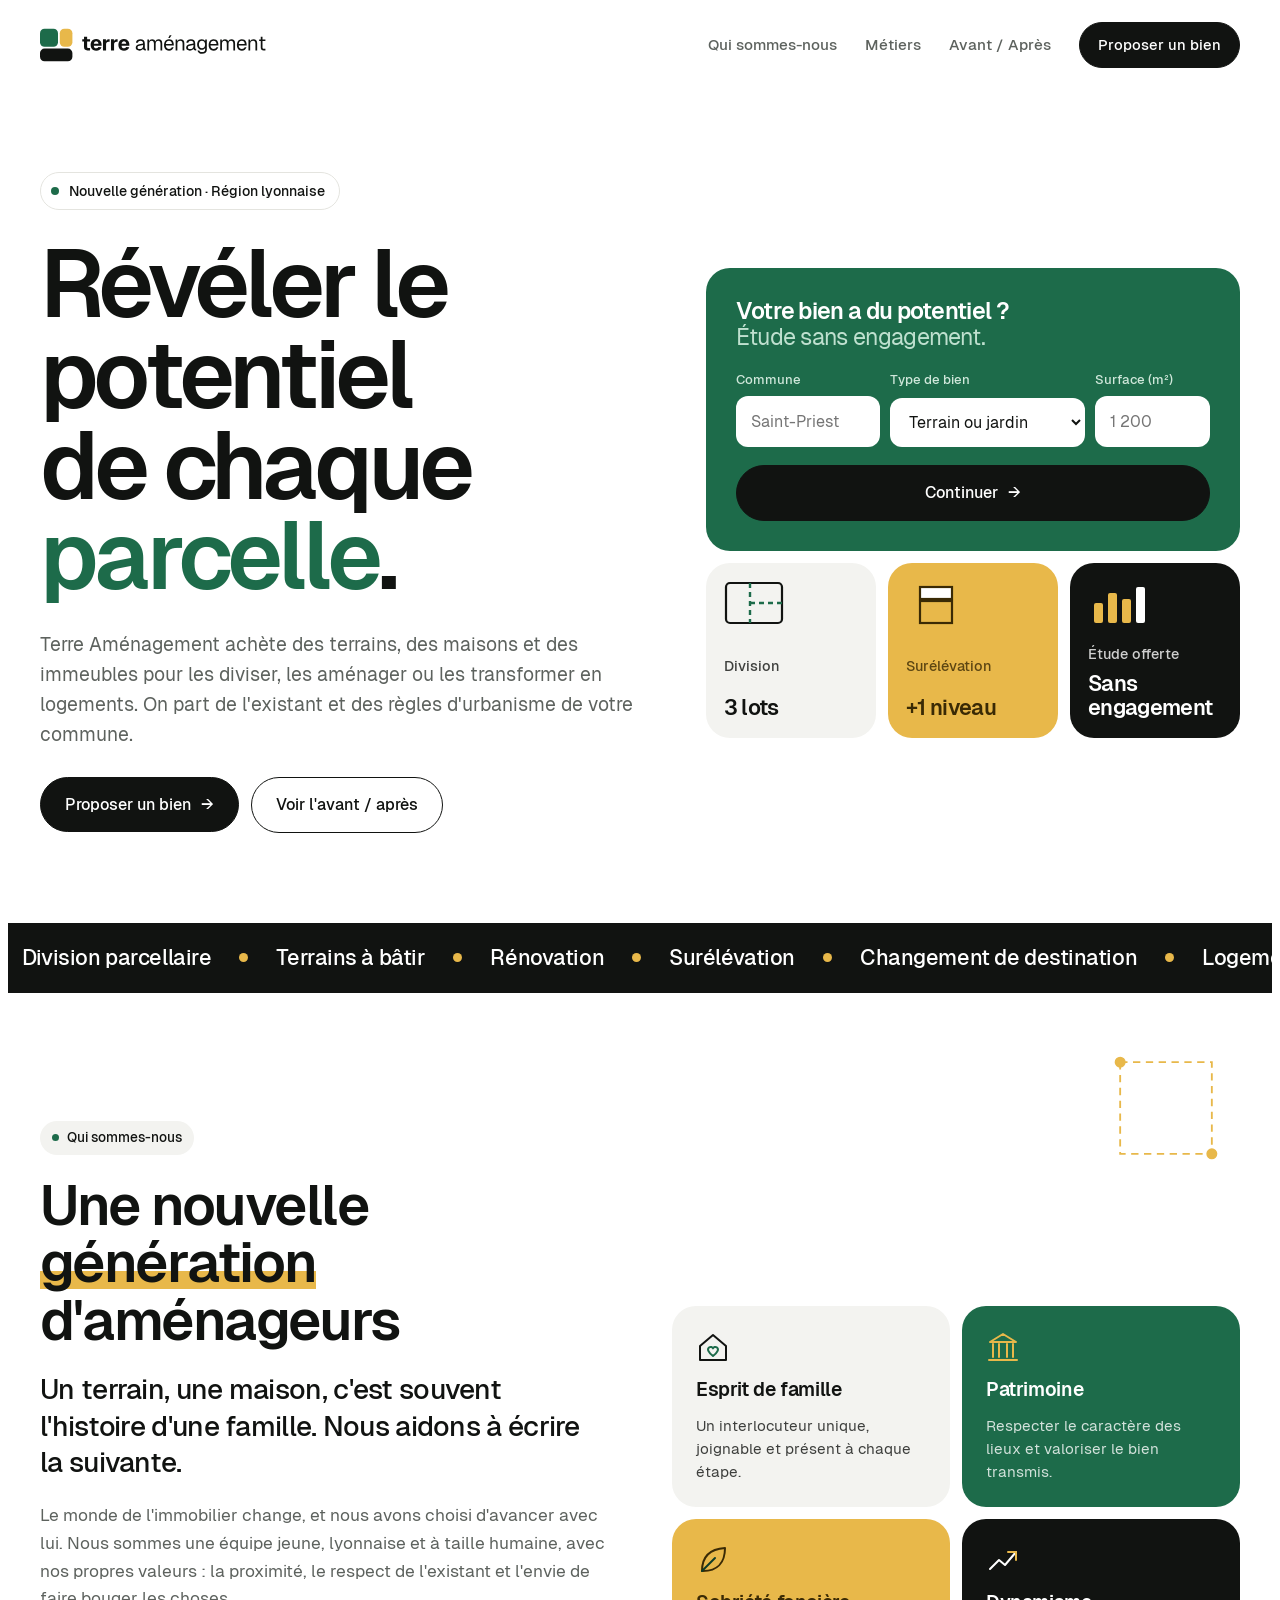
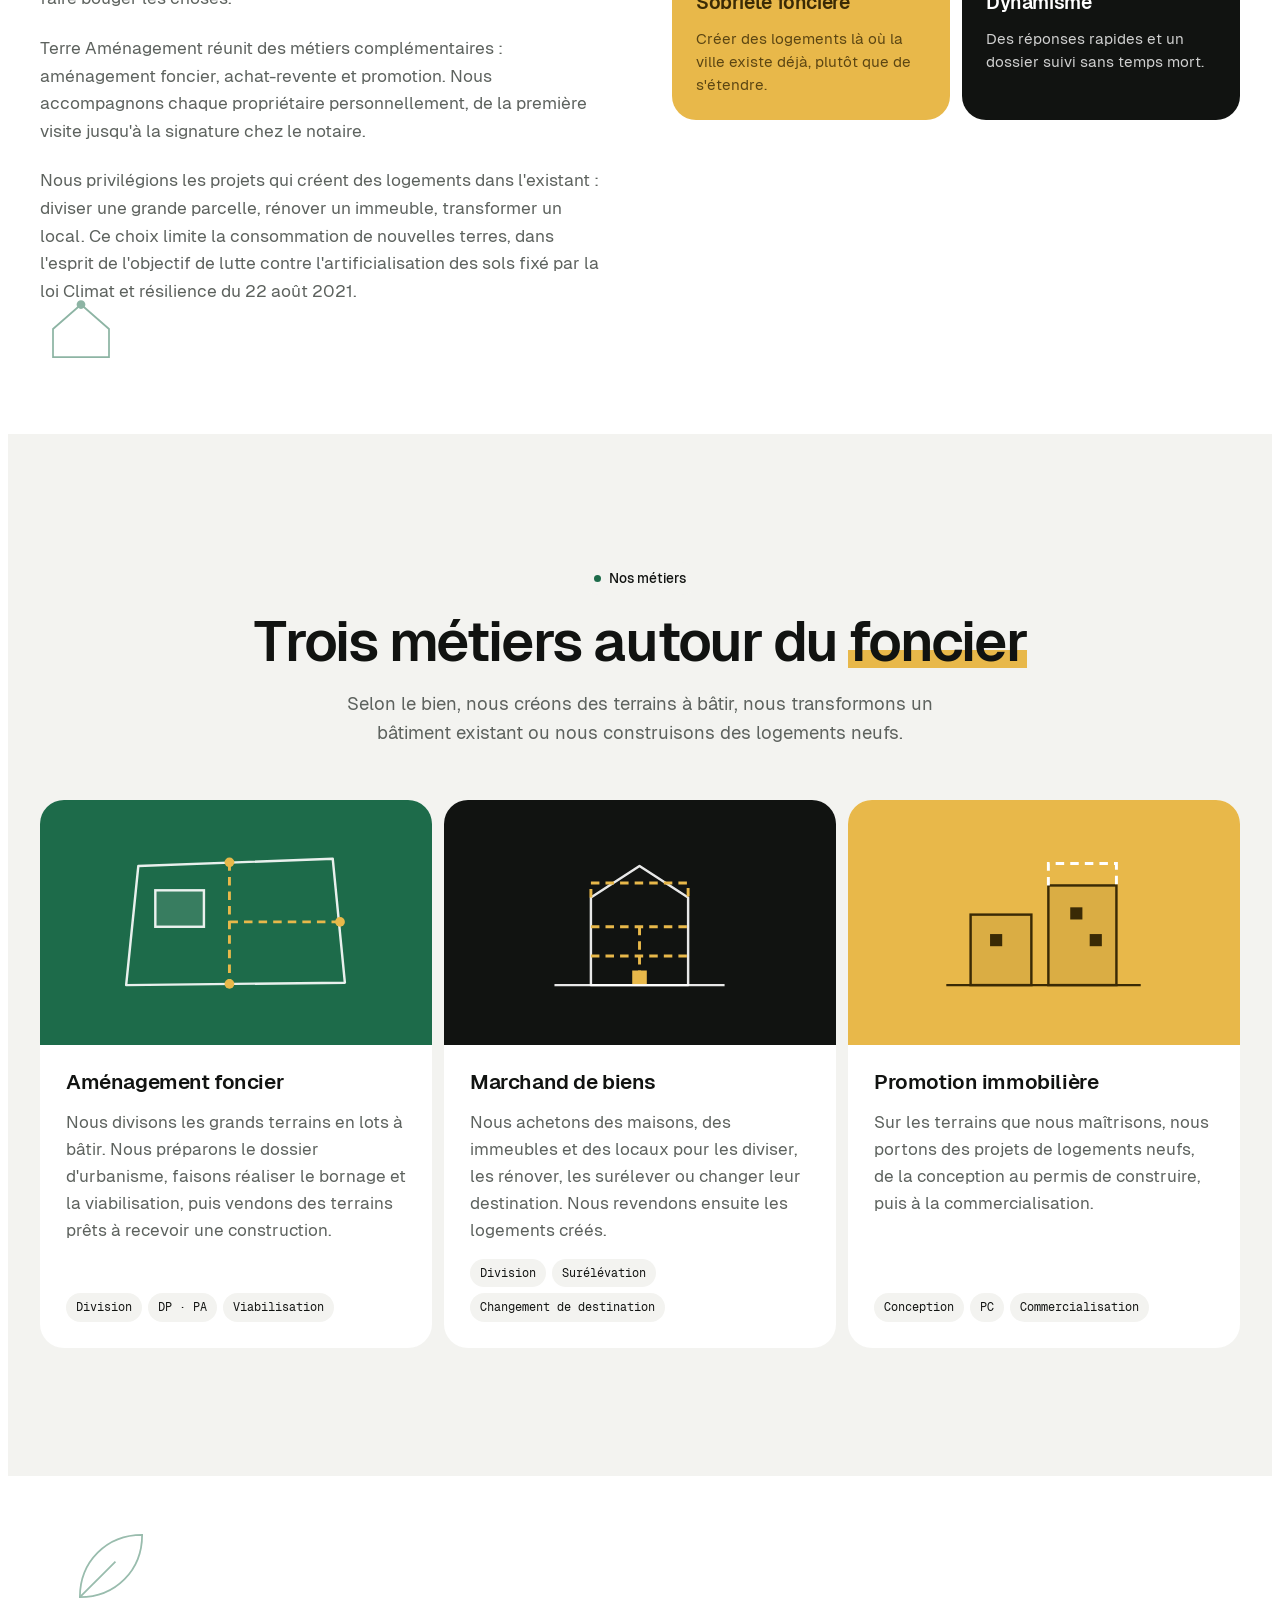
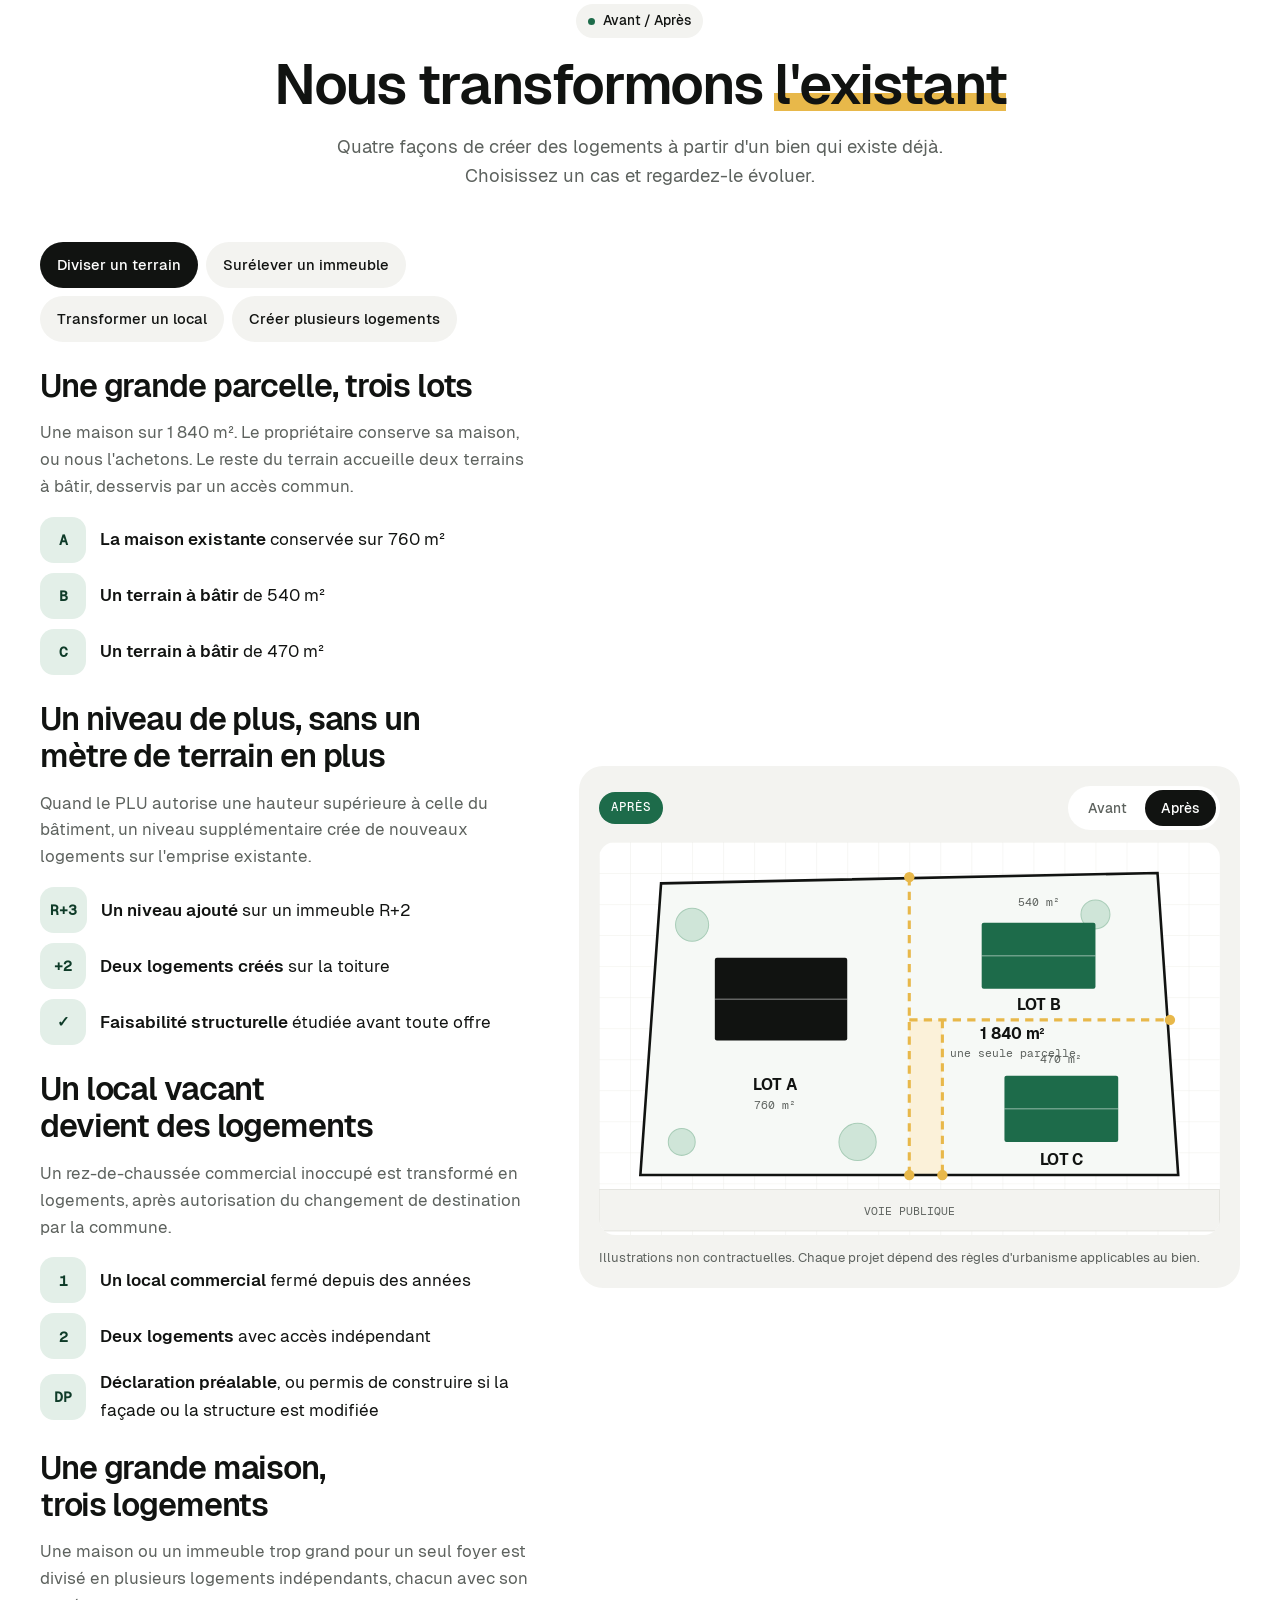
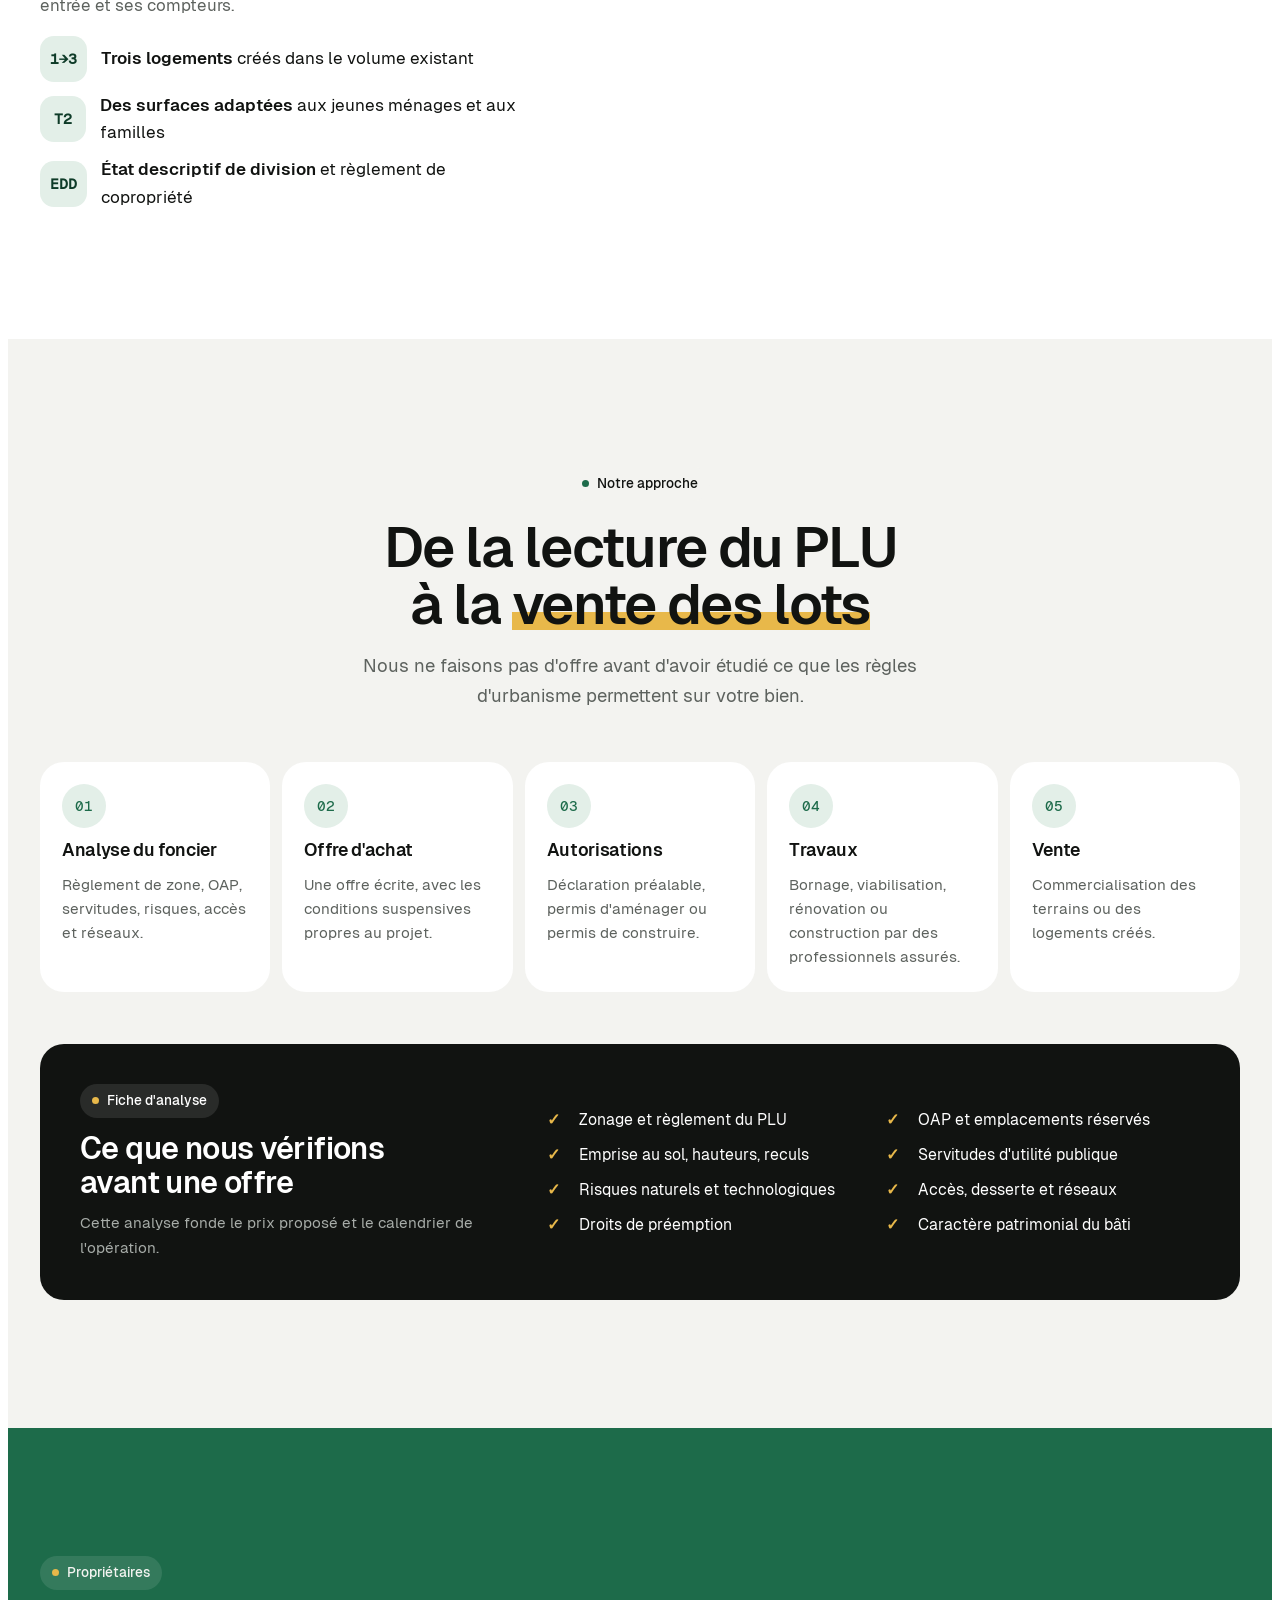
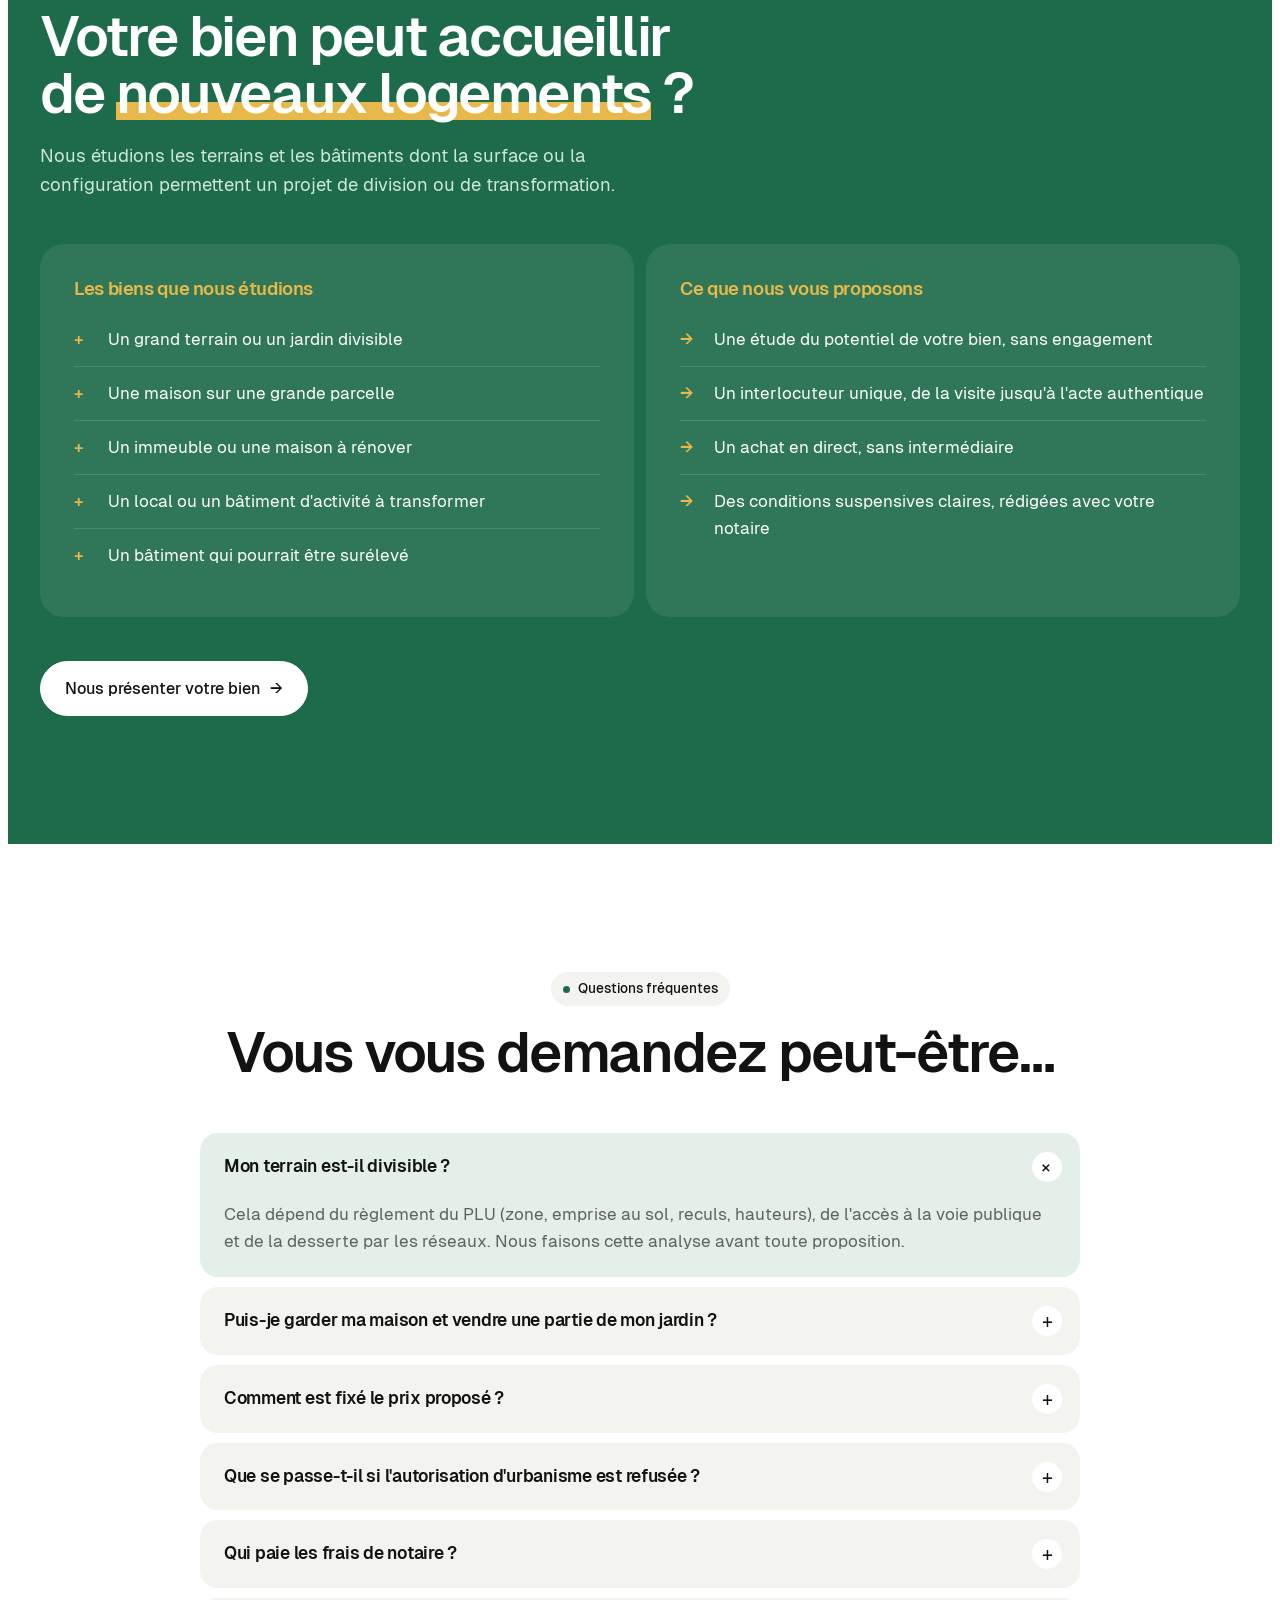
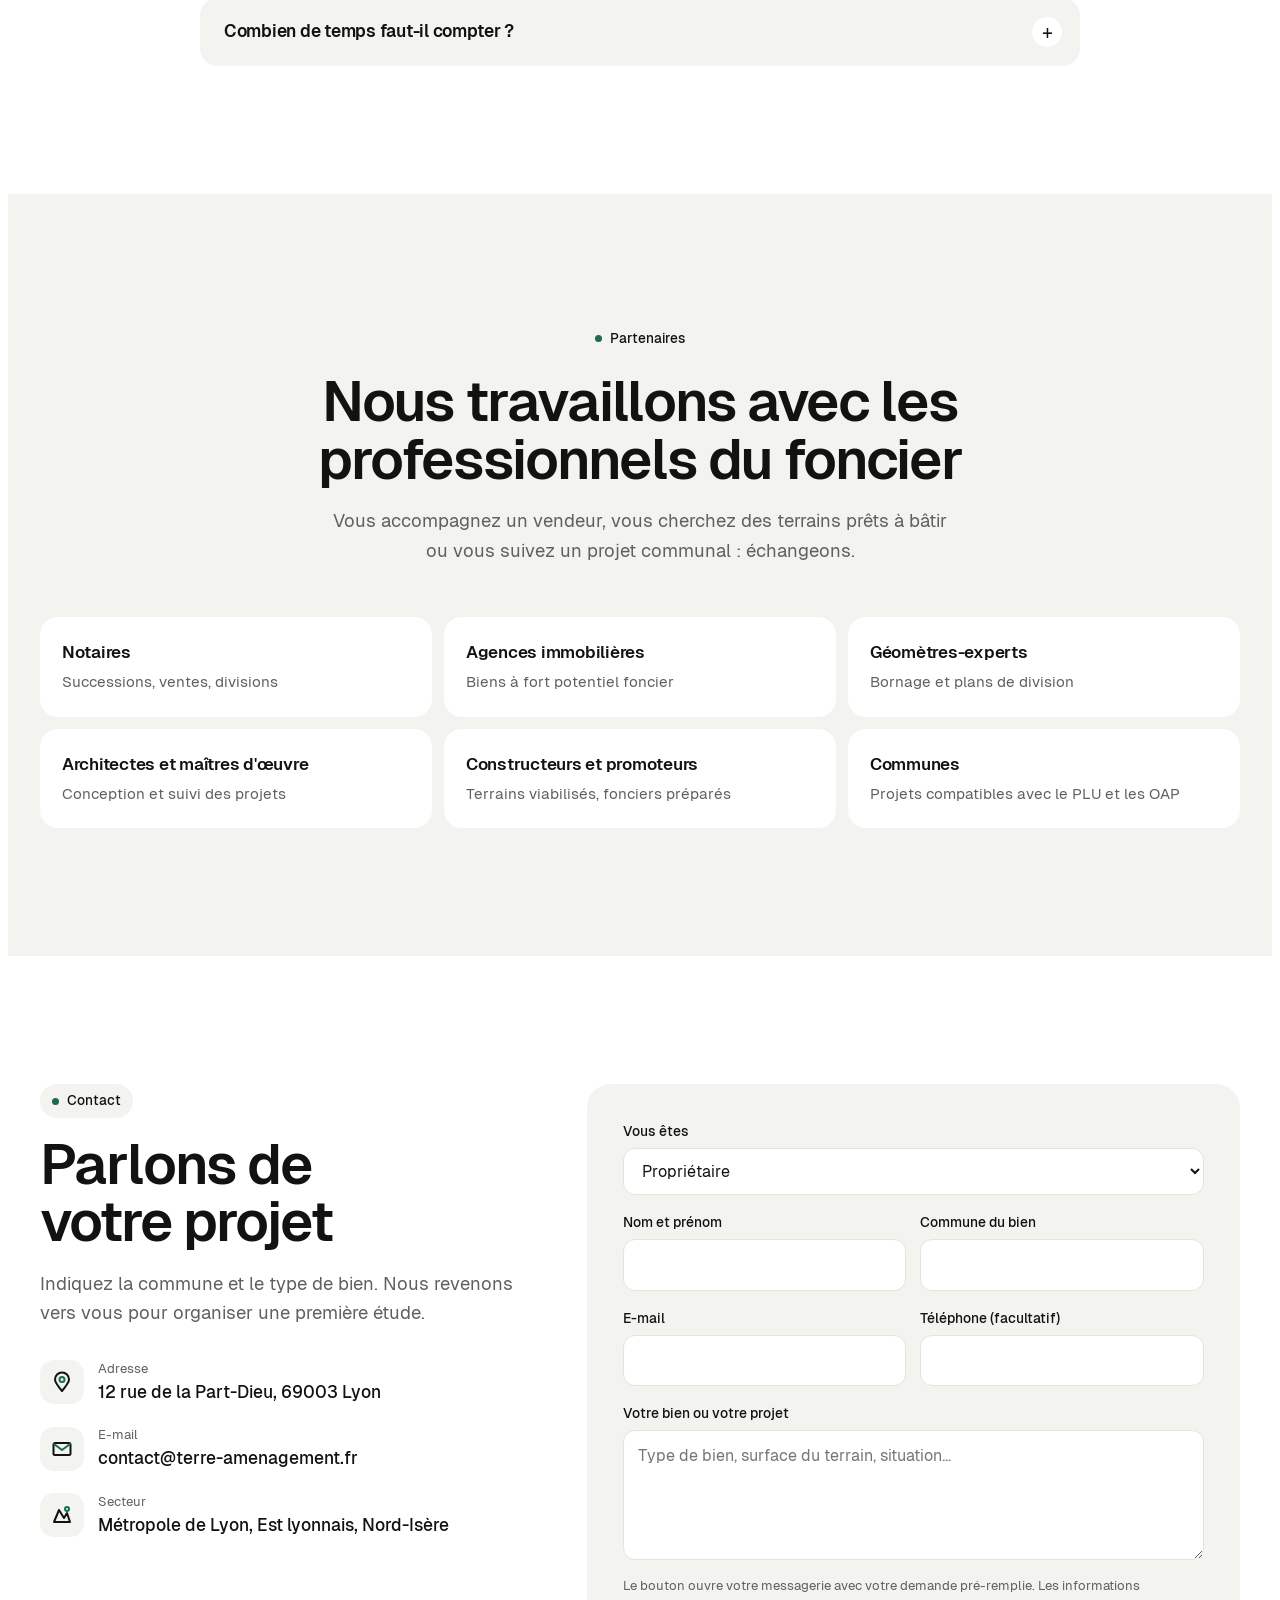
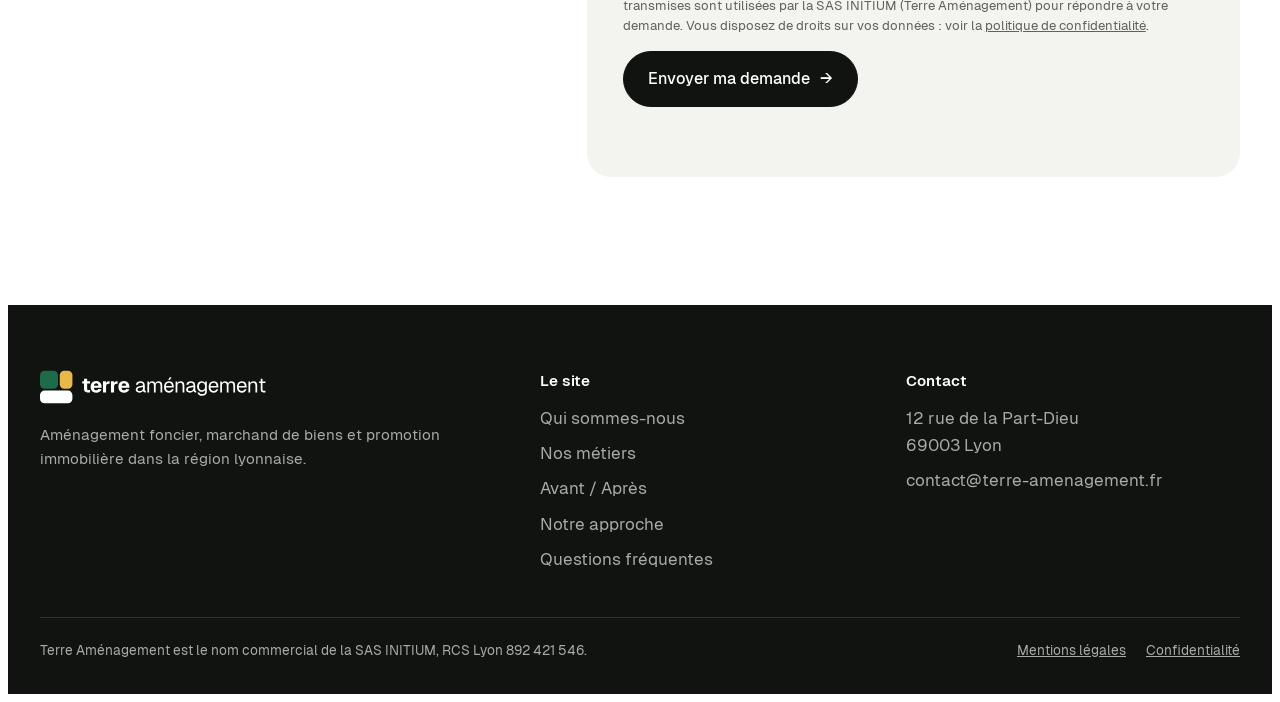
==== site/index.html @ 183486bb "Add files via upload" ====
<!doctype html>
<html lang="fr">
<head>
<meta charset="utf-8">
<meta name="viewport" content="width=device-width, initial-scale=1, viewport-fit=cover">
<title>Terre Aménagement</title>
<meta name="claude:viewport-fit-sides" content="cover">
<meta name="description" content="Terre Aménagement achète terrains, maisons et immeubles dans la région lyonnaise pour les diviser, les aménager ou les transformer en logements.">
<link rel="stylesheet" href="fonts.css">
<link rel="icon" href="favicon.ico" sizes="any">
<link rel="icon" href="favicon.svg" type="image/svg+xml">
<link rel="apple-touch-icon" href="apple-touch-icon.png">
<meta name="theme-color" content="#ffffff">
<meta property="og:type" content="website">
<meta property="og:locale" content="fr_FR">
<meta property="og:site_name" content="Terre Aménagement">
<meta property="og:title" content="Terre Aménagement · Révéler le potentiel de chaque parcelle">
<meta property="og:description" content="Aménagement foncier, marchand de biens et promotion immobilière dans la région lyonnaise.">
<meta property="og:image" content="og-image.png">
<link rel="stylesheet" href="styles.css">
</head>
<body>

<header class="site-header">
  <div class="wrap">
    <a class="brand" href="#top"><svg class="logo" viewBox="0 0 252 40" role="img" aria-label="Terre Aménagement"><rect class="lg-a" x="0" y="2" width="20" height="20" rx="5"/><rect class="lg-b" x="22" y="2" width="14" height="20" rx="5"/><rect class="lg-c" x="0" y="24" width="36" height="14" rx="5"/><path class="lg-t" d="M48.921 22.297V16.247999999999998H46.943V13.672H48.921V10.774000000000001H52.371V13.672H55.614V16.247999999999998H52.371V21.883Q52.371 22.757 52.739000000000004 23.0905Q53.107 23.424 53.889 23.424H55.614V26.0H52.624Q50.715 26.0 49.818 25.1145Q48.921 24.229 48.921 22.297Z M56.258 19.836Q56.258 17.904 57.017 16.4435Q57.776 14.983 59.179 14.1895Q60.58200000000001 13.396 62.44500000000001 13.396Q64.262 13.396 65.63050000000001 14.201Q66.99900000000001 15.006 67.73500000000001 16.5125Q68.471 18.019 68.471 20.066V20.756H59.82300000000001Q59.86900000000001 22.182 60.58200000000001 22.918Q61.295 23.654 62.537000000000006 23.654Q64.331 23.654 64.837 22.159L68.31 22.366Q67.804 24.206 66.2515 25.241Q64.699 26.276 62.468 26.276Q60.605000000000004 26.276 59.202000000000005 25.4825Q57.79900000000001 24.689 57.02850000000001 23.2285Q56.258 21.768 56.258 19.836ZM62.44500000000001 15.949Q61.364000000000004 15.949 60.66250000000001 16.662Q59.961000000000006 17.375 59.82300000000001 18.64H64.952Q64.88300000000001 17.329 64.21600000000001 16.639Q63.54900000000001 15.949 62.44500000000001 15.949Z M69.96600000000001 13.672H73.23200000000001L73.301 16.156Q73.66900000000001 14.845 74.382 14.258500000000002Q75.09500000000001 13.672 76.245 13.672H77.37200000000001V16.524H76.245Q74.77300000000001 16.524 74.09450000000001 17.122Q73.41600000000001 17.72 73.41600000000001 19.076999999999998V26.0H69.96600000000001Z M78.84400000000001 13.672H82.11000000000001L82.179 16.156Q82.54700000000001 14.845 83.26000000000002 14.258500000000002Q83.97300000000001 13.672 85.123 13.672H86.25V16.524H85.123Q83.65100000000001 16.524 82.97250000000001 17.122Q82.29400000000001 17.72 82.29400000000001 19.076999999999998V26.0H78.84400000000001Z M87.10100000000001 19.836Q87.10100000000001 17.904 87.86000000000001 16.4435Q88.61900000000001 14.983 90.02200000000002 14.1895Q91.42500000000001 13.396 93.28800000000001 13.396Q95.105 13.396 96.4735 14.201Q97.84200000000001 15.006 98.578 16.5125Q99.31400000000001 18.019 99.31400000000001 20.066V20.756H90.66600000000001Q90.712 22.182 91.42500000000001 22.918Q92.138 23.654 93.38000000000001 23.654Q95.174 23.654 95.68 22.159L99.153 22.366Q98.647 24.206 97.09450000000001 25.241Q95.542 26.276 93.311 26.276Q91.44800000000001 26.276 90.04500000000002 25.4825Q88.64200000000001 24.689 87.87150000000001 23.2285Q87.10100000000001 21.768 87.10100000000001 19.836ZM93.28800000000001 15.949Q92.20700000000001 15.949 91.50550000000001 16.662Q90.804 17.375 90.66600000000001 18.64H95.795Q95.72600000000001 17.329 95.05900000000001 16.639Q94.39200000000001 15.949 93.28800000000001 15.949Z"/><path class="lg-t" d="M106.37200000000001 22.964Q106.37200000000001 21.4 107.29200000000002 20.503Q108.21200000000002 19.606 110.21300000000001 19.238L114.537 18.433Q114.537 15.374 111.63900000000001 15.374Q109.20100000000001 15.374 108.626 17.558999999999997L106.57900000000001 17.398Q106.924 15.627 108.26950000000001 14.5805Q109.61500000000001 13.534 111.63900000000001 13.534Q113.96200000000002 13.534 115.21550000000002 14.844999999999999Q116.46900000000001 16.156 116.46900000000001 18.502V23.539Q116.46900000000001 23.953 116.61850000000001 24.125500000000002Q116.76800000000001 24.298000000000002 117.11300000000001 24.298000000000002H117.596V26.0Q117.32000000000001 26.046 116.86000000000001 26.046Q115.75600000000001 26.046 115.21550000000002 25.586Q114.67500000000001 25.126 114.56000000000002 24.114Q114.10000000000001 25.057 112.9615 25.6665Q111.82300000000001 26.276 110.489 26.276Q108.58000000000001 26.276 107.47600000000001 25.402Q106.37200000000001 24.528 106.37200000000001 22.964ZM114.537 20.986V20.112000000000002L110.58100000000002 20.848Q109.385 21.055 108.8905 21.5265Q108.39600000000002 21.998 108.39600000000002 22.78Q108.39600000000002 23.631 108.99400000000001 24.1025Q109.59200000000001 24.574 110.67300000000002 24.574Q112.46700000000001 24.574 113.50200000000001 23.562Q114.537 22.55 114.537 20.986Z M119.32100000000001 13.81H121.09200000000001L121.138 15.949Q121.59800000000001 14.822000000000001 122.495 14.178Q123.39200000000001 13.534 124.56500000000001 13.534Q125.94500000000001 13.534 126.888 14.201Q127.831 14.868 128.222 16.087Q128.613 14.845 129.53300000000002 14.1895Q130.453 13.534 131.787 13.534Q133.719 13.534 134.7655 14.7415Q135.812 15.949 135.812 18.157V26.0H133.88V18.570999999999998Q133.88 16.915 133.236 16.075499999999998Q132.592 15.236 131.327 15.236Q130.03900000000002 15.236 129.28000000000003 16.156Q128.52100000000002 17.076 128.52100000000002 18.709V26.0H126.58900000000001V18.709Q126.58900000000001 15.236 124.08200000000001 15.236Q122.79400000000001 15.236 122.02350000000001 16.1675Q121.25300000000001 17.099 121.25300000000001 18.709V26.0H119.32100000000001Z M137.813 19.905Q137.813 17.996000000000002 138.49149999999997 16.547Q139.17 15.098 140.41199999999998 14.316Q141.654 13.534 143.31 13.534Q144.897 13.534 146.11599999999999 14.281500000000001Q147.335 15.029 148.01350000000002 16.478Q148.692 17.927 148.692 19.928V20.503H139.837Q139.929 22.435 140.8605 23.435499999999998Q141.792 24.436 143.402 24.436Q144.575 24.436 145.3455 23.8955Q146.11599999999999 23.355 146.438 22.389L148.508 22.55Q148.025 24.229 146.6565 25.252499999999998Q145.288 26.276 143.402 26.276Q141.7 26.276 140.435 25.494Q139.17 24.712 138.49149999999997 23.2745Q137.813 21.837 137.813 19.905ZM143.31 15.374Q141.884 15.374 140.9755 16.248Q140.067 17.122 139.837 18.801000000000002H146.576Q146.438 17.099 145.57549999999998 16.2365Q144.713 15.374 143.31 15.374ZM144.069 9.233H146.231L144.161 12.177H142.551Z M150.693 13.81H152.464L152.51000000000002 15.995000000000001Q152.97 14.776 153.959 14.155000000000001Q154.948 13.534 156.25900000000001 13.534Q158.26000000000002 13.534 159.318 14.822Q160.376 16.11 160.376 18.157V26.0H158.44400000000002V18.709Q158.44400000000002 16.984 157.823 16.11Q157.202 15.236 155.845 15.236Q154.39600000000002 15.236 153.5105 16.1445Q152.625 17.053 152.625 18.709V26.0H150.693Z M162.377 22.964Q162.377 21.4 163.29700000000003 20.503Q164.217 19.606 166.21800000000002 19.238L170.54200000000003 18.433Q170.54200000000003 15.374 167.64400000000003 15.374Q165.20600000000002 15.374 164.63100000000003 17.558999999999997L162.58400000000003 17.398Q162.92900000000003 15.627 164.27450000000005 14.5805Q165.62000000000003 13.534 167.64400000000003 13.534Q169.967 13.534 171.22050000000002 14.844999999999999Q172.47400000000002 16.156 172.47400000000002 18.502V23.539Q172.47400000000002 23.953 172.62350000000004 24.125500000000002Q172.77300000000002 24.298000000000002 173.11800000000002 24.298000000000002H173.60100000000003V26.0Q173.32500000000002 26.046 172.865 26.046Q171.76100000000002 26.046 171.22050000000002 25.586Q170.68 25.126 170.56500000000003 24.114Q170.10500000000002 25.057 168.96650000000002 25.6665Q167.82800000000003 26.276 166.49400000000003 26.276Q164.585 26.276 163.481 25.402Q162.377 24.528 162.377 22.964ZM170.54200000000003 20.986V20.112000000000002L166.586 20.848Q165.39000000000001 21.055 164.89550000000003 21.5265Q164.401 21.998 164.401 22.78Q164.401 23.631 164.99900000000002 24.1025Q165.597 24.574 166.67800000000003 24.574Q168.472 24.574 169.507 23.562Q170.54200000000003 22.55 170.54200000000003 20.986Z M174.912 26.184 176.936 26.046Q177.235 26.966 177.94800000000004 27.426000000000002Q178.66100000000003 27.886 180.01800000000003 27.886Q181.69700000000003 27.886 182.57100000000003 27.219Q183.44500000000002 26.552 183.44500000000002 25.218V23.240000000000002Q182.985 24.206 182.03050000000002 24.781Q181.07600000000002 25.356 179.88000000000002 25.356Q178.33900000000003 25.356 177.13150000000002 24.6085Q175.924 23.861 175.2455 22.515500000000003Q174.567 21.17 174.567 19.445Q174.567 17.72 175.234 16.374499999999998Q175.901 15.029 177.08550000000002 14.281500000000001Q178.27 13.534 179.788 13.534Q181.07600000000002 13.534 182.09950000000003 14.132000000000001Q183.12300000000002 14.73 183.537 15.742V13.81H185.377V25.172Q185.377 27.311 183.95100000000002 28.5185Q182.525 29.726 180.01800000000003 29.726Q178.06300000000002 29.726 176.68300000000002 28.759999999999998Q175.30300000000003 27.794 174.912 26.184ZM183.44500000000002 19.33Q183.44500000000002 17.512999999999998 182.502 16.4435Q181.55900000000003 15.374 179.972 15.374Q178.38500000000002 15.374 177.488 16.4665Q176.591 17.558999999999997 176.591 19.445Q176.591 21.331 177.4995 22.423499999999997Q178.40800000000002 23.516 179.972 23.516Q181.58200000000002 23.516 182.51350000000002 22.389Q183.44500000000002 21.262 183.44500000000002 19.33Z M187.37800000000001 19.905Q187.37800000000001 17.996000000000002 188.05650000000003 16.547Q188.735 15.098 189.97700000000003 14.316Q191.21900000000002 13.534 192.87500000000003 13.534Q194.46200000000002 13.534 195.68100000000004 14.281500000000001Q196.90000000000003 15.029 197.57850000000002 16.478Q198.25700000000003 17.927 198.25700000000003 19.928V20.503H189.40200000000002Q189.49400000000003 22.435 190.42550000000003 23.435499999999998Q191.35700000000003 24.436 192.967 24.436Q194.14000000000001 24.436 194.9105 23.8955Q195.68100000000004 23.355 196.00300000000001 22.389L198.07300000000004 22.55Q197.59000000000003 24.229 196.22150000000005 25.252499999999998Q194.85300000000004 26.276 192.967 26.276Q191.26500000000001 26.276 190.0 25.494Q188.735 24.712 188.05650000000003 23.2745Q187.37800000000001 21.837 187.37800000000001 19.905ZM192.87500000000003 15.374Q191.449 15.374 190.5405 16.248Q189.63200000000003 17.122 189.40200000000002 18.801000000000002H196.14100000000002Q196.00300000000001 17.099 195.14050000000003 16.2365Q194.27800000000002 15.374 192.87500000000003 15.374Z M200.25800000000004 13.81H202.02900000000002L202.07500000000005 15.949Q202.53500000000003 14.822000000000001 203.43200000000002 14.178Q204.32900000000004 13.534 205.50200000000004 13.534Q206.88200000000003 13.534 207.82500000000005 14.201Q208.76800000000003 14.868 209.15900000000005 16.087Q209.55000000000004 14.845 210.47000000000003 14.1895Q211.39000000000004 13.534 212.72400000000005 13.534Q214.65600000000003 13.534 215.70250000000004 14.7415Q216.74900000000002 15.949 216.74900000000002 18.157V26.0H214.81700000000004V18.570999999999998Q214.81700000000004 16.915 214.17300000000003 16.075499999999998Q213.52900000000002 15.236 212.26400000000004 15.236Q210.97600000000003 15.236 210.21700000000004 16.156Q209.45800000000003 17.076 209.45800000000003 18.709V26.0H207.52600000000004V18.709Q207.52600000000004 15.236 205.01900000000003 15.236Q203.73100000000002 15.236 202.96050000000002 16.1675Q202.19000000000003 17.099 202.19000000000003 18.709V26.0H200.25800000000004Z M218.75000000000003 19.905Q218.75000000000003 17.996000000000002 219.42850000000004 16.547Q220.10700000000003 15.098 221.34900000000005 14.316Q222.59100000000004 13.534 224.24700000000004 13.534Q225.83400000000003 13.534 227.05300000000005 14.281500000000001Q228.27200000000005 15.029 228.95050000000003 16.478Q229.62900000000005 17.927 229.62900000000005 19.928V20.503H220.77400000000003Q220.86600000000004 22.435 221.79750000000004 23.435499999999998Q222.72900000000004 24.436 224.33900000000003 24.436Q225.51200000000003 24.436 226.28250000000003 23.8955Q227.05300000000005 23.355 227.37500000000003 22.389L229.44500000000005 22.55Q228.96200000000005 24.229 227.59350000000006 25.252499999999998Q226.22500000000005 26.276 224.33900000000003 26.276Q222.63700000000003 26.276 221.372 25.494Q220.10700000000003 24.712 219.42850000000004 23.2745Q218.75000000000003 21.837 218.75000000000003 19.905ZM224.24700000000004 15.374Q222.82100000000003 15.374 221.91250000000002 16.248Q221.00400000000005 17.122 220.77400000000003 18.801000000000002H227.51300000000003Q227.37500000000003 17.099 226.51250000000005 16.2365Q225.65000000000003 15.374 224.24700000000004 15.374Z M231.63000000000005 13.81H233.40100000000004L233.44700000000006 15.995000000000001Q233.90700000000004 14.776 234.89600000000004 14.155000000000001Q235.88500000000005 13.534 237.19600000000005 13.534Q239.19700000000006 13.534 240.25500000000005 14.822Q241.31300000000005 16.11 241.31300000000005 18.157V26.0H239.38100000000006V18.709Q239.38100000000006 16.984 238.76000000000005 16.11Q238.13900000000004 15.236 236.78200000000004 15.236Q235.33300000000006 15.236 234.44750000000005 16.1445Q233.56200000000004 17.053 233.56200000000004 18.709V26.0H231.63000000000005Z M245.29200000000006 22.872V15.512H243.49800000000005V13.81H245.29200000000006V10.958H247.22400000000005V13.81H250.46700000000007V15.512H247.22400000000005V22.826Q247.22400000000005 23.631 247.58050000000006 23.9645Q247.93700000000007 24.298000000000002 248.71900000000005 24.298000000000002H250.46700000000007V26.0H248.53500000000005Q246.87900000000005 26.0 246.08550000000005 25.241Q245.29200000000006 24.482 245.29200000000006 22.872Z"/></svg></a>
    <nav class="nav" aria-label="Navigation principale">
      <a href="#qui">Qui sommes-nous</a>
      <a href="#metiers">Métiers</a>
      <a href="#transformations">Avant / Après</a>
      <a href="#prix" data-needs-data hidden>Prix du marché</a>
      <a class="btn" href="#contact">Proposer un bien</a>
    </nav>
  </div>
</header>

<main id="top">

  <section class="hero">
    <div class="wrap">
      <div class="hero-text">
        <span class="badge reveal"><i></i>Nouvelle génération · Région lyonnaise</span>
        <h1 class="reveal d1">Révéler le potentiel de chaque <span class="accent">parcelle</span>.</h1>
        <p class="lead reveal d2">Terre Aménagement achète des terrains, des maisons et des immeubles pour les diviser, les aménager ou les transformer en logements. On part de l'existant et des règles d'urbanisme de votre commune.</p>
        <div class="cta-row reveal d3">
          <a class="btn" href="#contact">Proposer un bien <span class="arrow">→</span></a>
          <a class="btn outline" href="#transformations">Voir l'avant / après</a>
        </div>
      </div>

      <div class="bento reveal d2">
        <form class="quick" id="quick-form" novalidate>
          <p class="quick-title">Votre bien a du potentiel ?<br><span>Étude sans engagement.</span></p>
          <div class="quick-fields">
            <div class="field">
              <label for="q-commune">Commune</label>
              <input id="q-commune" name="commune" placeholder="Saint-Priest" autocomplete="address-level2">
            </div>
            <div class="field">
              <label for="q-type">Type de bien</label>
              <select id="q-type" name="type">
                <option>Terrain ou jardin</option>
                <option>Maison sur grande parcelle</option>
                <option>Immeuble ou maison à rénover</option>
                <option>Local ou bâtiment d'activité</option>
                <option>Autre</option>
              </select>
            </div>
            <div class="field">
              <label for="q-surface">Surface (m²)</label>
              <input id="q-surface" name="surface" inputmode="numeric" placeholder="1 200">
            </div>
          </div>
          <button class="btn full" type="submit">Continuer <span class="arrow">→</span></button>
        </form>
        <form class="quick" id="quick-step2" novalidate hidden>
          <p class="quick-title">Plus qu'une étape.<br><span id="q-recap">Vos coordonnées pour vous recontacter.</span></p>
          <div class="quick-fields">
            <div class="field">
              <label for="q-nom">Nom</label>
              <input id="q-nom" name="nom" autocomplete="name" placeholder="Prénom Nom">
            </div>
            <div class="field">
              <label for="q-email">E-mail</label>
              <input id="q-email" name="email" type="email" autocomplete="email" placeholder="vous@exemple.fr">
            </div>
            <div class="field">
              <label for="q-tel">Téléphone</label>
              <input id="q-tel" name="tel" type="tel" autocomplete="tel" placeholder="Facultatif">
            </div>
          </div>
          <div class="quick-actions">
            <button class="btn" type="submit">Envoyer ma demande <span class="arrow">→</span></button>
            <button class="link-back" type="button" id="q-back">← Modifier</button>
          </div>
          <p class="quick-err" id="q-err" role="alert"></p>
          <div class="mail-fallback" id="q-fallback" hidden></div>
        </form>
        <a class="tile tile-grey" href="#transformations">
          <svg class="mini" viewBox="0 0 60 44" aria-hidden="true"><rect x="2" y="2" width="56" height="40" rx="4" class="m-s"/><path class="m-d" d="M26 2 V42 M26 22 H58"/></svg>
          <span>Division</span><b>3 lots</b>
        </a>
        <a class="tile tile-gold" href="#transformations">
          <svg class="mini" viewBox="0 0 60 44" aria-hidden="true"><rect x="14" y="20" width="32" height="22" class="m-s"/><rect x="14" y="6" width="32" height="12" class="m-up"/></svg>
          <span>Surélévation</span><b>+1 niveau</b>
        </a>
        <a class="tile tile-ink" href="#contact" data-tile-prix>
          <svg class="mini" viewBox="0 0 60 44" aria-hidden="true"><rect class="m-bar b1" x="6" y="22" width="9" height="20" rx="2"/><rect class="m-bar b2" x="20" y="12" width="9" height="30" rx="2"/><rect class="m-bar b3" x="34" y="18" width="9" height="24" rx="2"/><rect class="m-bar b4" x="48" y="6" width="9" height="36" rx="2"/></svg>
          <span data-label-prix>Étude offerte</span><b data-value-prix>Sans engagement</b>
        </a>
      </div>
    </div>
  </section>

  <div class="marquee" aria-hidden="true">
    <div class="marquee-track">
      <span>Division parcellaire</span><span>Terrains à bâtir</span><span>Rénovation</span><span>Surélévation</span><span>Changement de destination</span><span>Logements neufs</span><span>Valorisation du patrimoine</span>
      <span>Division parcellaire</span><span>Terrains à bâtir</span><span>Rénovation</span><span>Surélévation</span><span>Changement de destination</span><span>Logements neufs</span><span>Valorisation du patrimoine</span>
    </div>
  </div>

  <section class="section deco-host" id="qui">
    <svg class="deco deco-a" viewBox="0 0 120 120" aria-hidden="true"><rect x="10" y="10" width="100" height="100" fill="none" stroke-dasharray="8 6"/><circle cx="10" cy="10" r="5"/><circle cx="110" cy="110" r="5"/></svg>
    <svg class="deco deco-b" viewBox="0 0 80 80" aria-hidden="true"><path d="M8 40 L40 12 L72 40 V72 H8 Z" fill="none"/><circle cx="40" cy="12" r="4"/></svg>
    <div class="wrap">
      <div class="about">
        <div class="about-text">
          <span class="kicker">Qui sommes-nous</span>
          <h2>Une nouvelle <span class="hl">génération</span> d'aménageurs</h2>
          <p class="quote">Un terrain, une maison, c'est souvent l'histoire d'une famille. Nous aidons à écrire la suivante.</p>
          <p>Le monde de l'immobilier change, et nous avons choisi d'avancer avec lui. Nous sommes une équipe jeune, lyonnaise et à taille humaine, avec nos propres valeurs : la proximité, le respect de l'existant et l'envie de faire bouger les choses.</p>
          <p>Terre Aménagement réunit des métiers complémentaires : aménagement foncier, achat-revente et promotion. Nous accompagnons chaque propriétaire personnellement, de la première visite jusqu'à la signature chez le notaire.</p>
          <p>Nous privilégions les projets qui créent des logements dans l'existant : diviser une grande parcelle, rénover un immeuble, transformer un local. Ce choix limite la consommation de nouvelles terres, dans l'esprit de l'objectif de lutte contre l'artificialisation des sols fixé par la loi Climat et résilience du 22 août 2021.</p>
        </div>
        <ul class="values">
          <li>
            <svg class="ico" viewBox="0 0 34 34" aria-hidden="true"><path class="s" d="M4 16 L17 5 L30 16 V30 H4 Z"/><path class="g" d="M17 26 C12 22 11 19 13 17.5 C14.6 16.3 16.4 17.2 17 18.4 C17.6 17.2 19.4 16.3 21 17.5 C23 19 22 22 17 26 Z"/></svg>
            <strong>Esprit de famille</strong>
            <span>Un interlocuteur unique, joignable et présent à chaque étape.</span>
          </li>
          <li>
            <svg class="ico" viewBox="0 0 34 34" aria-hidden="true"><path class="g" d="M4 12 L17 4 L30 12 Z M7 14 V27 M13 14 V27 M21 14 V27 M27 14 V27 M3 30 H31"/></svg>
            <strong>Patrimoine</strong>
            <span>Respecter le caractère des lieux et valoriser le bien transmis.</span>
          </li>
          <li>
            <svg class="ico" viewBox="0 0 34 34" aria-hidden="true"><path class="s" d="M6 28 C6 14 14 6 29 5 C29 20 21 28 7 28 Z"/><path class="g" d="M6 28 L19 15"/></svg>
            <strong>Sobriété foncière</strong>
            <span>Créer des logements là où la ville existe déjà, plutôt que de s'étendre.</span>
          </li>
          <li>
            <svg class="ico" viewBox="0 0 34 34" aria-hidden="true"><path class="s" d="M4 26 L13 17 L19 22 L30 9"/><path class="g" d="M22 9 H30 V17"/></svg>
            <strong>Dynamisme</strong>
            <span>Des réponses rapides et un dossier suivi sans temps mort.</span>
          </li>
        </ul>
      </div>
    </div>
  </section>

  <section class="section mist" id="metiers">
    <div class="wrap">
      <div class="section-head center">
        <span class="kicker">Nos métiers</span>
        <h2>Trois métiers autour du <span class="hl">foncier</span></h2>
        <p>Selon le bien, nous créons des terrains à bâtir, nous transformons un bâtiment existant ou nous construisons des logements neufs.</p>
      </div>
      <div class="cards">
        <article class="card">
          <div class="card-visual">
            <svg viewBox="0 0 200 120" aria-hidden="true">
              <polygon class="l" points="20,14 180,8 190,110 10,112"/>
              <path class="d" d="M95 11 V111 M95 60 H186"/>
              <rect class="h" x="34" y="34" width="40" height="30"/>
              <circle class="f" cx="95" cy="11" r="4"/><circle class="f" cx="95" cy="111" r="4"/><circle class="f" cx="186" cy="60" r="4"/>
            </svg>
          </div>
          <div class="card-body">
            <h3>Aménagement foncier</h3>
            <p>Nous divisons les grands terrains en lots à bâtir. Nous préparons le dossier d'urbanisme, faisons réaliser le bornage et la viabilisation, puis vendons des terrains prêts à recevoir une construction.</p>
            <div class="tags"><span>Division</span><span>DP · PA</span><span>Viabilisation</span></div>
          </div>
        </article>
        <article class="card">
          <div class="card-visual">
            <svg viewBox="0 0 200 120" aria-hidden="true">
              <path class="l" d="M60 112 V40 L100 14 L140 40 V112 Z"/>
              <path class="d" d="M60 64 H140 M60 88 H140 M100 64 V112"/>
              <path class="d" d="M60 40 V28 H140 V40"/>
              <rect class="f" x="94" y="100" width="12" height="12"/>
              <path class="l" d="M30 112 H170"/>
            </svg>
          </div>
          <div class="card-body">
            <h3>Marchand de biens</h3>
            <p>Nous achetons des maisons, des immeubles et des locaux pour les diviser, les rénover, les surélever ou changer leur destination. Nous revendons ensuite les logements créés.</p>
            <div class="tags"><span>Division</span><span>Surélévation</span><span>Changement de destination</span></div>
          </div>
        </article>
        <article class="card">
          <div class="card-visual">
            <svg viewBox="0 0 200 120" aria-hidden="true">
              <path class="l" d="M20 112 H180"/>
              <rect class="h" x="40" y="54" width="50" height="58"/>
              <rect class="h" x="104" y="30" width="56" height="82"/>
              <path class="d" d="M104 30 V12 H160 V30"/>
              <rect class="f" x="56" y="70" width="10" height="10"/><rect class="f" x="122" y="48" width="10" height="10"/><rect class="f" x="138" y="70" width="10" height="10"/>
            </svg>
          </div>
          <div class="card-body">
            <h3>Promotion immobilière</h3>
            <p>Sur les terrains que nous maîtrisons, nous portons des projets de logements neufs, de la conception au permis de construire, puis à la commercialisation.</p>
            <div class="tags"><span>Conception</span><span>PC</span><span>Commercialisation</span></div>
          </div>
        </article>
      </div>
    </div>
  </section>

  <section class="section deco-host" id="transformations">
    <svg class="deco deco-c" viewBox="0 0 90 90" aria-hidden="true"><path d="M10 80 C10 40 40 10 80 10 C80 50 50 80 10 80 Z" fill="none"/><path d="M10 80 L50 40" fill="none"/></svg>
    <div class="wrap">
      <div class="section-head center">
        <span class="kicker">Avant / Après</span>
        <h2>Nous transformons <span class="hl">l'existant</span></h2>
        <p>Quatre façons de créer des logements à partir d'un bien qui existe déjà. Choisissez un cas et regardez-le évoluer.</p>
      </div>

      <div class="transfo">
        <div class="transfo-side">
          <div class="tabs" role="tablist" aria-label="Types de transformation">
            <button class="tab" role="tab" id="tab-division" aria-controls="txt-division" aria-selected="true">Diviser un terrain</button>
            <button class="tab" role="tab" id="tab-surelevation" aria-controls="txt-surelevation" aria-selected="false">Surélever un immeuble</button>
            <button class="tab" role="tab" id="tab-destination" aria-controls="txt-destination" aria-selected="false">Transformer un local</button>
            <button class="tab" role="tab" id="tab-logements" aria-controls="txt-logements" aria-selected="false">Créer plusieurs logements</button>
          </div>

          <div class="tab-panel" role="tabpanel" id="txt-division" aria-labelledby="tab-division">
            <h3>Une grande parcelle, trois lots</h3>
            <p>Une maison sur 1 840 m². Le propriétaire conserve sa maison, ou nous l'achetons. Le reste du terrain accueille deux terrains à bâtir, desservis par un accès commun.</p>
            <ul class="outcomes">
              <li><b>A</b><span><strong>La maison existante</strong> conservée sur 760 m²</span></li>
              <li><b>B</b><span><strong>Un terrain à bâtir</strong> de 540 m²</span></li>
              <li><b>C</b><span><strong>Un terrain à bâtir</strong> de 470 m²</span></li>
            </ul>
          </div>
          <div class="tab-panel" role="tabpanel" id="txt-surelevation" aria-labelledby="tab-surelevation" hidden>
            <h3>Un niveau de plus, sans un mètre de terrain en plus</h3>
            <p>Quand le PLU autorise une hauteur supérieure à celle du bâtiment, un niveau supplémentaire crée de nouveaux logements sur l'emprise existante.</p>
            <ul class="outcomes">
              <li><b>R+3</b><span><strong>Un niveau ajouté</strong> sur un immeuble R+2</span></li>
              <li><b>+2</b><span><strong>Deux logements créés</strong> sur la toiture</span></li>
              <li><b>✓</b><span><strong>Faisabilité structurelle</strong> étudiée avant toute offre</span></li>
            </ul>
          </div>
          <div class="tab-panel" role="tabpanel" id="txt-destination" aria-labelledby="tab-destination" hidden>
            <h3>Un local vacant devient des logements</h3>
            <p>Un rez-de-chaussée commercial inoccupé est transformé en logements, après autorisation du changement de destination par la commune.</p>
            <ul class="outcomes">
              <li><b>1</b><span><strong>Un local commercial</strong> fermé depuis des années</span></li>
              <li><b>2</b><span><strong>Deux logements</strong> avec accès indépendant</span></li>
              <li><b>DP</b><span><strong>Déclaration préalable</strong>, ou permis de construire si la façade ou la structure est modifiée</span></li>
            </ul>
          </div>
          <div class="tab-panel" role="tabpanel" id="txt-logements" aria-labelledby="tab-logements" hidden>
            <h3>Une grande maison, trois logements</h3>
            <p>Une maison ou un immeuble trop grand pour un seul foyer est divisé en plusieurs logements indépendants, chacun avec son entrée et ses compteurs.</p>
            <ul class="outcomes">
              <li><b>1→3</b><span><strong>Trois logements</strong> créés dans le volume existant</span></li>
              <li><b>T2</b><span><strong>Des surfaces adaptées</strong> aux jeunes ménages et aux familles</span></li>
              <li><b>EDD</b><span><strong>État descriptif de division</strong> et règlement de copropriété</span></li>
            </ul>
          </div>
        </div>

        <figure class="stage" id="stage" data-scene="division" data-state="apres">
          <div class="stage-top">
            <span class="chip" id="stage-chip">Après</span>
            <div class="switch" role="group" aria-label="Afficher l'état">
              <button type="button" data-set="avant">Avant</button>
              <button type="button" data-set="apres">Après</button>
            </div>
          </div>

          <svg viewBox="0 0 600 380" role="img" aria-label="Illustration animée de la transformation sélectionnée">
            <defs>
              <pattern id="gridp" width="30" height="30" patternUnits="userSpaceOnUse"><path d="M30 0 H0 V30" class="gl"/></pattern>
              <mask id="m-div"><path class="draw" pathLength="1" d="M300 34 V322 M300 172 H552 M332 172 V322" stroke="#fff" stroke-width="8" fill="none"/></mask>
              <mask id="m-log"><path class="draw" pathLength="1" d="M150 226 H450 M300 226 V332" stroke="#fff" stroke-width="10" fill="none"/></mask>
              <clipPath id="c-shop"><rect x="196" y="262" width="208" height="70"/></clipPath>
            </defs>
            <rect width="600" height="380" fill="url(#gridp)"/>

            <!-- Scène 1 : division -->
            <g class="scene" data-for="division">
              <rect class="road" x="0" y="336" width="600" height="40"/>
              <text class="lbl-s" x="300" y="361" text-anchor="middle">VOIE PUBLIQUE</text>
              <polygon class="ground" points="60,40 540,30 560,322 40,322"/>
              <rect class="access fade" style="--d:.9s" x="300" y="172" width="32" height="150"/>
              <circle class="tree" cx="90" cy="80" r="16"/><circle class="tree" cx="250" cy="290" r="18"/><circle class="tree" cx="80" cy="290" r="13"/><circle class="tree" cx="480" cy="70" r="14"/><circle class="tree" cx="420" cy="250" r="15"/>
              <g>
                <rect class="house" x="112" y="112" width="128" height="80" rx="2"/>
                <path class="ridge" d="M112 152 H240"/>
              </g>
              <polygon class="parcel" points="60,40 540,30 560,322 40,322"/>
              <path class="division" mask="url(#m-div)" d="M300 34 V322 M300 172 H552 M332 172 V322"/>
              <g class="pop" style="--d:1.1s"><rect class="newhouse" x="370" y="78" width="110" height="64" rx="2"/><path class="ridge" d="M370 110 H480"/></g>
              <g class="pop" style="--d:1.3s"><rect class="newhouse" x="392" y="226" width="110" height="64" rx="2"/><path class="ridge" d="M392 258 H502"/></g>
              <g class="fade" style="--d:1.5s">
                <text class="lbl" x="170" y="240" text-anchor="middle">LOT A</text>
                <text class="lbl-s" x="170" y="258" text-anchor="middle">760 m²</text>
                <text class="lbl" x="425" y="162" text-anchor="middle">LOT B</text>
                <text class="lbl-s" x="425" y="62" text-anchor="middle">540 m²</text>
                <text class="lbl" x="447" y="312" text-anchor="middle">LOT C</text>
                <text class="lbl-s" x="447" y="214" text-anchor="middle">470 m²</text>
              </g>
              <g class="fade" style="--d:.2s">
                <circle class="borne" cx="300" cy="34" r="5"/><circle class="borne" cx="552" cy="172" r="5"/><circle class="borne" cx="300" cy="322" r="5"/><circle class="borne" cx="332" cy="322" r="5"/>
              </g>
              <g class="fade-out"><text class="lbl" x="400" y="190" text-anchor="middle">1 840 m²</text><text class="lbl-s" x="400" y="208" text-anchor="middle">une seule parcelle</text></g>
            </g>

            <!-- Scène 2 : surélévation -->
            <g class="scene" data-for="surelevation">
              <path class="soil" d="M0 332 H600 V380 H0 Z"/>
              <rect class="neighbor" x="60" y="200" width="120" height="132"/>
              <rect class="neighbor" x="420" y="150" width="130" height="182"/>
              <g class="rise" style="--d:.3s">
                <rect class="newfloor" x="200" y="112" width="200" height="60"/>
                <rect class="win-new" x="222" y="128" width="34" height="30"/><rect class="win-new" x="283" y="128" width="34" height="30"/><rect class="win-new" x="344" y="128" width="34" height="30"/>
                <path class="rail" d="M196 112 H404"/>
              </g>
              <rect class="bldg" x="200" y="172" width="200" height="160"/>
              <g class="wins">
                <rect x="222" y="188" width="34" height="34"/><rect x="283" y="188" width="34" height="34"/><rect x="344" y="188" width="34" height="34"/>
                <rect x="222" y="240" width="34" height="34"/><rect x="283" y="240" width="34" height="34"/><rect x="344" y="240" width="34" height="34"/>
                <rect x="285" y="290" width="30" height="42"/>
              </g>
              <g class="fade-out"><text class="lbl" x="300" y="150" text-anchor="middle">R+2</text></g>
              <g class="fade" style="--d:1s">
                <path class="dim" d="M430 112 H470 M430 172 H470 M462 112 V172"/>
                <text class="lbl" x="478" y="140">+1 niveau</text>
                <text class="lbl-s" x="478" y="157">R+3 · 2 logements</text>
              </g>
              <g class="crane fade-out">
                <path d="M520 332 V40 M480 52 H590 M520 40 L480 52 M520 40 L590 52 M560 52 V100"/>
                <rect x="548" y="100" width="24" height="14"/>
              </g>
            </g>

            <!-- Scène 3 : changement de destination -->
            <g class="scene" data-for="destination">
              <path class="soil" d="M0 332 H600 V380 H0 Z"/>
              <rect class="bldg" x="180" y="80" width="240" height="252"/>
              <g class="wins">
                <rect x="204" y="104" width="40" height="44"/><rect x="280" y="104" width="40" height="44"/><rect x="356" y="104" width="40" height="44"/>
                <rect x="204" y="176" width="40" height="44"/><rect x="280" y="176" width="40" height="44"/><rect x="356" y="176" width="40" height="44"/>
              </g>
              <path class="cornice" d="M174 244 H426"/>
              <g class="newfront">
                <rect class="win-new" x="210" y="270" width="54" height="46"/>
                <rect class="door-new" x="282" y="268" width="36" height="64"/>
                <rect class="win-new" x="336" y="270" width="54" height="46"/>
                <circle class="plant" cx="200" cy="326" r="9"/><circle class="plant" cx="400" cy="326" r="9"/>
              </g>
              <g clip-path="url(#c-shop)">
                <g class="shutter">
                  <rect class="shut" x="196" y="262" width="208" height="70"/>
                  <path class="shut-l" d="M196 272 H404 M196 282 H404 M196 292 H404 M196 302 H404 M196 312 H404 M196 322 H404"/>
                </g>
              </g>
              <g class="fade-out">
                <rect class="sign" x="226" y="250" width="148" height="20" rx="3"/>
                <text class="sign-t" x="300" y="264" text-anchor="middle">LOCAL COMMERCIAL</text>
              </g>
              <g class="fade" style="--d:1.2s">
                <rect class="sign-new" x="236" y="250" width="128" height="20" rx="10"/>
                <text class="sign-t2" x="300" y="264" text-anchor="middle">2 LOGEMENTS</text>
              </g>
            </g>

            <!-- Scène 4 : plusieurs logements -->
            <g class="scene" data-for="logements">
              <path class="soil" d="M0 332 H600 V380 H0 Z"/>
              <polygon class="roof4" points="136,126 300,46 464,126"/>
              <rect class="bldg" x="150" y="122" width="300" height="210"/>
              <rect class="unit unit1 fade" style="--d:1.2s" x="153" y="125" width="294" height="98"/>
              <rect class="unit unit2 fade" style="--d:1.4s" x="153" y="229" width="144" height="100"/>
              <rect class="unit unit3 fade" style="--d:1.6s" x="303" y="229" width="144" height="100"/>
              <path class="wall" mask="url(#m-log)" d="M150 226 H450 M300 226 V332"/>
              <g class="wins">
                <rect x="180" y="150" width="40" height="44"/><rect x="380" y="150" width="40" height="44"/>
                <rect x="178" y="256" width="40" height="40"/><rect x="382" y="256" width="40" height="40"/>
              </g>
              <rect class="door-old" x="282" y="276" width="36" height="56"/>
              <g class="pop" style="--d:1.8s"><rect class="door-new" x="244" y="280" width="30" height="52"/></g>
              <g class="pop" style="--d:1.9s"><rect class="door-new" x="326" y="280" width="30" height="52"/></g>
              <g class="pop" style="--d:2s">
                <rect class="mbox" x="92" y="270" width="34" height="12"/><rect class="mbox" x="92" y="285" width="34" height="12"/><rect class="mbox" x="92" y="300" width="34" height="12"/>
                <path class="post" d="M109 312 V332"/>
              </g>
              <g class="fade-out"><text class="lbl" x="300" y="210" text-anchor="middle">1 maison</text><text class="lbl-s" x="300" y="228" text-anchor="middle">un seul logement</text></g>
              <g class="fade" style="--d:1.9s">
                <text class="lbl" x="300" y="180" text-anchor="middle">T3</text>
                <text class="lbl" x="250" y="250" text-anchor="middle">T2</text>
                <text class="lbl" x="350" y="250" text-anchor="middle">T2</text>
                <text class="lbl-s" x="530" y="200" text-anchor="middle">3 logements</text>
                <text class="lbl-s" x="530" y="216" text-anchor="middle">3 entrées</text>
              </g>
            </g>
          </svg>
          <figcaption>Illustrations non contractuelles. Chaque projet dépend des règles d'urbanisme applicables au bien.</figcaption>
        </figure>
      </div>
    </div>
  </section>

  <section class="section mist" id="approche">
    <div class="wrap">
      <div class="section-head center">
        <span class="kicker">Notre approche</span>
        <h2>De la lecture du PLU à la <span class="hl">vente des lots</span></h2>
        <p>Nous ne faisons pas d'offre avant d'avoir étudié ce que les règles d'urbanisme permettent sur votre bien.</p>
      </div>
      <ol class="steps">
        <li><span class="n">01</span><h3>Analyse du foncier</h3><p>Règlement de zone, OAP, servitudes, risques, accès et réseaux.</p></li>
        <li><span class="n">02</span><h3>Offre d'achat</h3><p>Une offre écrite, avec les conditions suspensives propres au projet.</p></li>
        <li><span class="n">03</span><h3>Autorisations</h3><p>Déclaration préalable, permis d'aménager ou permis de construire.</p></li>
        <li><span class="n">04</span><h3>Travaux</h3><p>Bornage, viabilisation, rénovation ou construction par des professionnels assurés.</p></li>
        <li><span class="n">05</span><h3>Vente</h3><p>Commercialisation des terrains ou des logements créés.</p></li>
      </ol>
      <div class="checklist">
        <div>
          <span class="kicker">Fiche d'analyse</span>
          <h3>Ce que nous vérifions avant une offre</h3>
          <p class="small">Cette analyse fonde le prix proposé et le calendrier de l'opération.</p>
        </div>
        <ul>
          <li>Zonage et règlement du PLU</li>
          <li>OAP et emplacements réservés</li>
          <li>Emprise au sol, hauteurs, reculs</li>
          <li>Servitudes d'utilité publique</li>
          <li>Risques naturels et technologiques</li>
          <li>Accès, desserte et réseaux</li>
          <li>Droits de préemption</li>
          <li>Caractère patrimonial du bâti</li>
        </ul>
      </div>
    </div>
  </section>

  <section class="band" id="proprietaires">
    <div class="wrap">
      <div class="section-head">
        <span class="kicker">Propriétaires</span>
        <h2>Votre bien peut accueillir de <span class="hl">nouveaux logements</span> ?</h2>
        <p>Nous étudions les terrains et les bâtiments dont la surface ou la configuration permettent un projet de division ou de transformation.</p>
      </div>
      <div class="owner-grid">
        <div class="owner-col">
          <h3>Les biens que nous étudions</h3>
          <ul>
            <li><span>+</span>Un grand terrain ou un jardin divisible</li>
            <li><span>+</span>Une maison sur une grande parcelle</li>
            <li><span>+</span>Un immeuble ou une maison à rénover</li>
            <li><span>+</span>Un local ou un bâtiment d'activité à transformer</li>
            <li><span>+</span>Un bâtiment qui pourrait être surélevé</li>
          </ul>
        </div>
        <div class="owner-col">
          <h3>Ce que nous vous proposons</h3>
          <ul>
            <li><span>→</span>Une étude du potentiel de votre bien, sans engagement</li>
            <li><span>→</span>Un interlocuteur unique, de la visite jusqu'à l'acte authentique</li>
            <li><span>→</span>Un achat en direct, sans intermédiaire</li>
            <li><span>→</span>Des conditions suspensives claires, rédigées avec votre notaire</li>
          </ul>
        </div>
      </div>
      <div class="cta-row">
        <a class="btn" href="#contact">Nous présenter votre bien <span class="arrow">→</span></a>
      </div>
    </div>
  </section>

  <section class="section mist" id="prix" data-needs-data hidden>
    <div class="wrap">
      <div class="section-head center">
        <span class="kicker">Repères de prix</span>
        <h2>Que valent les biens autour de <span class="hl">chez vous</span> ?</h2>
        <p>Un ordre de grandeur tiré des ventes réellement enregistrées par l'État dans votre commune, avant toute étude de votre bien.</p>
      </div>

      <p class="demo-flag" id="estim-demo" hidden>Démonstration : chiffres fictifs. Les données réelles de l'État seront chargées à la mise en ligne.</p>

      <div class="estim">
        <form class="estim-form" id="estim-form" novalidate>
          <div class="field">
            <label for="e-commune">Commune</label>
            <input id="e-commune" list="e-communes" autocomplete="off" placeholder="Ex. Saint-Priest">
            <datalist id="e-communes"></datalist>
          </div>
          <div class="field">
            <label for="e-type">Type de bien</label>
            <select id="e-type">
              <option value="maison">Maison</option>
              <option value="appartement">Appartement</option>
              <option value="terrain">Terrain à bâtir</option>
            </select>
          </div>
          <div class="field">
            <label for="e-surface" id="e-surface-label">Surface habitable (m²)</label>
            <input id="e-surface" inputmode="numeric" placeholder="Ex. 110">
          </div>
          <button class="btn full" type="submit">Voir les repères <span class="arrow">→</span></button>
          <p class="form-status err" id="estim-error" role="alert"></p>
        </form>

        <div class="estim-result" id="estim-result" aria-live="polite">
          <div class="estim-empty" id="estim-empty">
            <svg class="ico" viewBox="0 0 48 48" aria-hidden="true"><path class="s" d="M6 40 H42 M10 40 V24 M20 40 V14 M30 40 V20 M40 40 V8"/><path class="g" d="M8 20 L18 12 L28 16 L40 5"/></svg>
            <p><strong>Choisissez une commune</strong><br>La fourchette de prix des ventes récentes s'affichera ici.</p>
          </div>
          <div id="estim-out" hidden>
            <p class="estim-what" id="o-what"></p>
            <p class="estim-range" id="o-range"></p>
            <p class="estim-sub" id="o-sub"></p>
            <div class="gauge" aria-hidden="true">
              <div class="gauge-bar"><span class="gauge-iqr"></span><span class="gauge-med"></span></div>
              <div class="gauge-labels"><span id="o-p25"></span><span id="o-p50"></span><span id="o-p75"></span></div>
            </div>
            <p class="estim-warn" id="o-warn" hidden></p>
            <p class="estim-note">Ce repère n'est ni une estimation de votre bien, ni une offre d'achat.</p>
            <a class="btn" href="#contact" id="o-cta">Faire étudier mon bien <span class="arrow">→</span></a>
          </div>
        </div>
      </div>

      <div class="estim-legal">
        <p><strong>Comment lire ces repères ?</strong> La fourchette correspond à la moitié centrale des prix au m² constatés (du 1<sup>er</sup> au 3<sup>e</sup> quartile), multipliée par la surface indiquée. Elle ne tient compte ni de l'état, ni de la situation précise, ni du potentiel d'urbanisme de votre bien.</p>
        <p>Ces repères sont des statistiques de marché. Ils ne constituent ni une estimation, ni un avis de valeur, ni une offre d'achat, et n'engagent Terre Aménagement sur aucun prix. Toute proposition d'achat fait l'objet d'une offre écrite, après visite et étude du bien.</p>
        <p class="estim-src" id="estim-src">Source : DGFiP, Demandes de valeurs foncières (DVF), Licence Ouverte 2.0. Données agrégées par commune.</p>
      </div>
    </div>
  </section>

  <section class="section" id="faq">
    <div class="wrap">
      <div class="section-head center">
        <span class="kicker">Questions fréquentes</span>
        <h2>Vous vous demandez peut-être…</h2>
      </div>
      <div class="faq">
        <details open>
          <summary>Mon terrain est-il divisible ?</summary>
          <div><p>Cela dépend du règlement du PLU (zone, emprise au sol, reculs, hauteurs), de l'accès à la voie publique et de la desserte par les réseaux. Nous faisons cette analyse avant toute proposition.</p></div>
        </details>
        <details>
          <summary>Puis-je garder ma maison et vendre une partie de mon jardin ?</summary>
          <div><p>Oui, si les règles d'urbanisme le permettent. Une partie du terrain est alors détachée pour créer un terrain à bâtir, et vous conservez votre maison sur le reste de la parcelle.</p></div>
        </details>
        <details>
          <summary>Comment est fixé le prix proposé ?</summary>
          <div><p>À partir de ce que les règles d'urbanisme permettent de réaliser sur le bien, des coûts de l'opération (études, viabilisation, travaux) et des prix de vente constatés dans le secteur. Nous vous expliquons ce raisonnement.</p></div>
        </details>
        <details>
          <summary>Que se passe-t-il si l'autorisation d'urbanisme est refusée ?</summary>
          <div><p>Le compromis de vente prévoit en général une condition suspensive d'obtention de l'autorisation d'urbanisme. Si elle n'est pas obtenue, la vente n'est pas conclue, dans les conditions prévues au compromis.</p></div>
        </details>
        <details>
          <summary>Qui paie les frais de notaire ?</summary>
          <div><p>Sauf accord contraire, les frais d'acte sont à la charge de l'acquéreur (article 1593 du Code civil).</p></div>
        </details>
        <details>
          <summary>Combien de temps faut-il compter ?</summary>
          <div><p>L'instruction d'une demande prend en principe 1 mois pour une déclaration préalable, 2 mois pour un permis de construire de maison individuelle et 3 mois pour un permis d'aménager ou les autres permis de construire. S'y ajoutent le délai de recours des tiers, de 2 mois à compter du premier jour d'affichage continu sur le terrain, et le délai de 3 mois pendant lequel l'administration peut retirer une autorisation illégale. Nous vous donnons un calendrier pour votre bien dès l'analyse.</p></div>
        </details>
      </div>
    </div>
  </section>

  <section class="section mist" id="partenaires">
    <div class="wrap">
      <div class="section-head center">
        <span class="kicker">Partenaires</span>
        <h2>Nous travaillons avec les professionnels du foncier</h2>
        <p>Vous accompagnez un vendeur, vous cherchez des terrains prêts à bâtir ou vous suivez un projet communal : échangeons.</p>
      </div>
      <ul class="partners">
        <li><strong>Notaires</strong><span>Successions, ventes, divisions</span></li>
        <li><strong>Agences immobilières</strong><span>Biens à fort potentiel foncier</span></li>
        <li><strong>Géomètres-experts</strong><span>Bornage et plans de division</span></li>
        <li><strong>Architectes et maîtres d'œuvre</strong><span>Conception et suivi des projets</span></li>
        <li><strong>Constructeurs et promoteurs</strong><span>Terrains viabilisés, fonciers préparés</span></li>
        <li><strong>Communes</strong><span>Projets compatibles avec le PLU et les OAP</span></li>
      </ul>
    </div>
  </section>

  <section class="section" id="contact">
    <div class="wrap">
      <div class="contact">
        <div class="coords">
          <div class="section-head">
            <span class="kicker">Contact</span>
            <h2>Parlons de votre projet</h2>
            <p>Indiquez la commune et le type de bien. Nous revenons vers vous pour organiser une première étude.</p>
          </div>
          <dl>
            <div>
              <span class="ic"><svg class="ico" viewBox="0 0 22 22" aria-hidden="true"><path class="s" d="M11 20 C6 14 4 11 4 8.5 A7 7 0 0 1 18 8.5 C18 11 16 14 11 20 Z"/><circle class="g" cx="11" cy="8.5" r="2.5"/></svg></span>
              <div><dt>Adresse</dt><dd>12 rue de la Part-Dieu, 69003 Lyon</dd></div>
            </div>
            <div>
              <span class="ic"><svg class="ico" viewBox="0 0 22 22" aria-hidden="true"><rect class="s" x="2.5" y="5" width="17" height="12" rx="1.5"/><path class="g" d="M3 6 L11 12 L19 6"/></svg></span>
              <div><dt>E-mail</dt><dd>contact@terre-amenagement.fr</dd></div>
            </div>
            <div>
              <span class="ic"><svg class="ico" viewBox="0 0 22 22" aria-hidden="true"><path class="s" d="M3 18 L8 6 L13 14 L16 9 L19 18 Z"/><circle class="g" cx="16" cy="5" r="2"/></svg></span>
              <div><dt>Secteur</dt><dd>Métropole de Lyon, Est lyonnais, Nord-Isère</dd></div>
            </div>
          </dl>
        </div>

        <form class="contact-form" id="contact-form" novalidate>
          <div class="field">
            <label for="profil">Vous êtes</label>
            <select id="profil" name="profil">
              <option>Propriétaire</option>
              <option>Notaire ou agent immobilier</option>
              <option>Commune ou collectivité</option>
              <option>Constructeur, promoteur ou investisseur</option>
              <option>Autre</option>
            </select>
          </div>
          <div class="row">
            <div class="field"><label for="nom">Nom et prénom</label><input id="nom" name="nom" autocomplete="name" required></div>
            <div class="field"><label for="commune">Commune du bien</label><input id="commune" name="commune" autocomplete="address-level2"></div>
          </div>
          <div class="row">
            <div class="field"><label for="email">E-mail</label><input id="email" name="email" type="email" autocomplete="email" required></div>
            <div class="field"><label for="tel">Téléphone (facultatif)</label><input id="tel" name="tel" type="tel" autocomplete="tel"></div>
          </div>
          <div class="field">
            <label for="message">Votre bien ou votre projet</label>
            <textarea id="message" name="message" placeholder="Type de bien, surface du terrain, situation…"></textarea>
          </div>
          <p class="legal-note">Le bouton ouvre votre messagerie avec votre demande pré-remplie. Les informations transmises sont utilisées par la SAS INITIUM (Terre Aménagement) pour répondre à votre demande. Vous disposez de droits sur vos données : voir la <a href="mentions-legales.html#donnees">politique de confidentialité</a>.</p>
          <button class="btn" type="submit">Envoyer ma demande <span class="arrow">→</span></button>
          <p class="form-status" id="form-status" role="status" aria-live="polite"></p>
          <div class="mail-fallback" id="c-fallback" hidden></div>
        </form>
      </div>
    </div>
  </section>

</main>

<footer class="site-footer">
  <div class="wrap">
    <div class="foot-grid">
      <div>
        <svg class="logo on-dark" viewBox="0 0 252 40" role="img" aria-label="Terre Aménagement"><rect class="lg-a" x="0" y="2" width="20" height="20" rx="5"/><rect class="lg-b" x="22" y="2" width="14" height="20" rx="5"/><rect class="lg-c" x="0" y="24" width="36" height="14" rx="5"/><path class="lg-t" d="M48.921 22.297V16.247999999999998H46.943V13.672H48.921V10.774000000000001H52.371V13.672H55.614V16.247999999999998H52.371V21.883Q52.371 22.757 52.739000000000004 23.0905Q53.107 23.424 53.889 23.424H55.614V26.0H52.624Q50.715 26.0 49.818 25.1145Q48.921 24.229 48.921 22.297Z M56.258 19.836Q56.258 17.904 57.017 16.4435Q57.776 14.983 59.179 14.1895Q60.58200000000001 13.396 62.44500000000001 13.396Q64.262 13.396 65.63050000000001 14.201Q66.99900000000001 15.006 67.73500000000001 16.5125Q68.471 18.019 68.471 20.066V20.756H59.82300000000001Q59.86900000000001 22.182 60.58200000000001 22.918Q61.295 23.654 62.537000000000006 23.654Q64.331 23.654 64.837 22.159L68.31 22.366Q67.804 24.206 66.2515 25.241Q64.699 26.276 62.468 26.276Q60.605000000000004 26.276 59.202000000000005 25.4825Q57.79900000000001 24.689 57.02850000000001 23.2285Q56.258 21.768 56.258 19.836ZM62.44500000000001 15.949Q61.364000000000004 15.949 60.66250000000001 16.662Q59.961000000000006 17.375 59.82300000000001 18.64H64.952Q64.88300000000001 17.329 64.21600000000001 16.639Q63.54900000000001 15.949 62.44500000000001 15.949Z M69.96600000000001 13.672H73.23200000000001L73.301 16.156Q73.66900000000001 14.845 74.382 14.258500000000002Q75.09500000000001 13.672 76.245 13.672H77.37200000000001V16.524H76.245Q74.77300000000001 16.524 74.09450000000001 17.122Q73.41600000000001 17.72 73.41600000000001 19.076999999999998V26.0H69.96600000000001Z M78.84400000000001 13.672H82.11000000000001L82.179 16.156Q82.54700000000001 14.845 83.26000000000002 14.258500000000002Q83.97300000000001 13.672 85.123 13.672H86.25V16.524H85.123Q83.65100000000001 16.524 82.97250000000001 17.122Q82.29400000000001 17.72 82.29400000000001 19.076999999999998V26.0H78.84400000000001Z M87.10100000000001 19.836Q87.10100000000001 17.904 87.86000000000001 16.4435Q88.61900000000001 14.983 90.02200000000002 14.1895Q91.42500000000001 13.396 93.28800000000001 13.396Q95.105 13.396 96.4735 14.201Q97.84200000000001 15.006 98.578 16.5125Q99.31400000000001 18.019 99.31400000000001 20.066V20.756H90.66600000000001Q90.712 22.182 91.42500000000001 22.918Q92.138 23.654 93.38000000000001 23.654Q95.174 23.654 95.68 22.159L99.153 22.366Q98.647 24.206 97.09450000000001 25.241Q95.542 26.276 93.311 26.276Q91.44800000000001 26.276 90.04500000000002 25.4825Q88.64200000000001 24.689 87.87150000000001 23.2285Q87.10100000000001 21.768 87.10100000000001 19.836ZM93.28800000000001 15.949Q92.20700000000001 15.949 91.50550000000001 16.662Q90.804 17.375 90.66600000000001 18.64H95.795Q95.72600000000001 17.329 95.05900000000001 16.639Q94.39200000000001 15.949 93.28800000000001 15.949Z"/><path class="lg-t" d="M106.37200000000001 22.964Q106.37200000000001 21.4 107.29200000000002 20.503Q108.21200000000002 19.606 110.21300000000001 19.238L114.537 18.433Q114.537 15.374 111.63900000000001 15.374Q109.20100000000001 15.374 108.626 17.558999999999997L106.57900000000001 17.398Q106.924 15.627 108.26950000000001 14.5805Q109.61500000000001 13.534 111.63900000000001 13.534Q113.96200000000002 13.534 115.21550000000002 14.844999999999999Q116.46900000000001 16.156 116.46900000000001 18.502V23.539Q116.46900000000001 23.953 116.61850000000001 24.125500000000002Q116.76800000000001 24.298000000000002 117.11300000000001 24.298000000000002H117.596V26.0Q117.32000000000001 26.046 116.86000000000001 26.046Q115.75600000000001 26.046 115.21550000000002 25.586Q114.67500000000001 25.126 114.56000000000002 24.114Q114.10000000000001 25.057 112.9615 25.6665Q111.82300000000001 26.276 110.489 26.276Q108.58000000000001 26.276 107.47600000000001 25.402Q106.37200000000001 24.528 106.37200000000001 22.964ZM114.537 20.986V20.112000000000002L110.58100000000002 20.848Q109.385 21.055 108.8905 21.5265Q108.39600000000002 21.998 108.39600000000002 22.78Q108.39600000000002 23.631 108.99400000000001 24.1025Q109.59200000000001 24.574 110.67300000000002 24.574Q112.46700000000001 24.574 113.50200000000001 23.562Q114.537 22.55 114.537 20.986Z M119.32100000000001 13.81H121.09200000000001L121.138 15.949Q121.59800000000001 14.822000000000001 122.495 14.178Q123.39200000000001 13.534 124.56500000000001 13.534Q125.94500000000001 13.534 126.888 14.201Q127.831 14.868 128.222 16.087Q128.613 14.845 129.53300000000002 14.1895Q130.453 13.534 131.787 13.534Q133.719 13.534 134.7655 14.7415Q135.812 15.949 135.812 18.157V26.0H133.88V18.570999999999998Q133.88 16.915 133.236 16.075499999999998Q132.592 15.236 131.327 15.236Q130.03900000000002 15.236 129.28000000000003 16.156Q128.52100000000002 17.076 128.52100000000002 18.709V26.0H126.58900000000001V18.709Q126.58900000000001 15.236 124.08200000000001 15.236Q122.79400000000001 15.236 122.02350000000001 16.1675Q121.25300000000001 17.099 121.25300000000001 18.709V26.0H119.32100000000001Z M137.813 19.905Q137.813 17.996000000000002 138.49149999999997 16.547Q139.17 15.098 140.41199999999998 14.316Q141.654 13.534 143.31 13.534Q144.897 13.534 146.11599999999999 14.281500000000001Q147.335 15.029 148.01350000000002 16.478Q148.692 17.927 148.692 19.928V20.503H139.837Q139.929 22.435 140.8605 23.435499999999998Q141.792 24.436 143.402 24.436Q144.575 24.436 145.3455 23.8955Q146.11599999999999 23.355 146.438 22.389L148.508 22.55Q148.025 24.229 146.6565 25.252499999999998Q145.288 26.276 143.402 26.276Q141.7 26.276 140.435 25.494Q139.17 24.712 138.49149999999997 23.2745Q137.813 21.837 137.813 19.905ZM143.31 15.374Q141.884 15.374 140.9755 16.248Q140.067 17.122 139.837 18.801000000000002H146.576Q146.438 17.099 145.57549999999998 16.2365Q144.713 15.374 143.31 15.374ZM144.069 9.233H146.231L144.161 12.177H142.551Z M150.693 13.81H152.464L152.51000000000002 15.995000000000001Q152.97 14.776 153.959 14.155000000000001Q154.948 13.534 156.25900000000001 13.534Q158.26000000000002 13.534 159.318 14.822Q160.376 16.11 160.376 18.157V26.0H158.44400000000002V18.709Q158.44400000000002 16.984 157.823 16.11Q157.202 15.236 155.845 15.236Q154.39600000000002 15.236 153.5105 16.1445Q152.625 17.053 152.625 18.709V26.0H150.693Z M162.377 22.964Q162.377 21.4 163.29700000000003 20.503Q164.217 19.606 166.21800000000002 19.238L170.54200000000003 18.433Q170.54200000000003 15.374 167.64400000000003 15.374Q165.20600000000002 15.374 164.63100000000003 17.558999999999997L162.58400000000003 17.398Q162.92900000000003 15.627 164.27450000000005 14.5805Q165.62000000000003 13.534 167.64400000000003 13.534Q169.967 13.534 171.22050000000002 14.844999999999999Q172.47400000000002 16.156 172.47400000000002 18.502V23.539Q172.47400000000002 23.953 172.62350000000004 24.125500000000002Q172.77300000000002 24.298000000000002 173.11800000000002 24.298000000000002H173.60100000000003V26.0Q173.32500000000002 26.046 172.865 26.046Q171.76100000000002 26.046 171.22050000000002 25.586Q170.68 25.126 170.56500000000003 24.114Q170.10500000000002 25.057 168.96650000000002 25.6665Q167.82800000000003 26.276 166.49400000000003 26.276Q164.585 26.276 163.481 25.402Q162.377 24.528 162.377 22.964ZM170.54200000000003 20.986V20.112000000000002L166.586 20.848Q165.39000000000001 21.055 164.89550000000003 21.5265Q164.401 21.998 164.401 22.78Q164.401 23.631 164.99900000000002 24.1025Q165.597 24.574 166.67800000000003 24.574Q168.472 24.574 169.507 23.562Q170.54200000000003 22.55 170.54200000000003 20.986Z M174.912 26.184 176.936 26.046Q177.235 26.966 177.94800000000004 27.426000000000002Q178.66100000000003 27.886 180.01800000000003 27.886Q181.69700000000003 27.886 182.57100000000003 27.219Q183.44500000000002 26.552 183.44500000000002 25.218V23.240000000000002Q182.985 24.206 182.03050000000002 24.781Q181.07600000000002 25.356 179.88000000000002 25.356Q178.33900000000003 25.356 177.13150000000002 24.6085Q175.924 23.861 175.2455 22.515500000000003Q174.567 21.17 174.567 19.445Q174.567 17.72 175.234 16.374499999999998Q175.901 15.029 177.08550000000002 14.281500000000001Q178.27 13.534 179.788 13.534Q181.07600000000002 13.534 182.09950000000003 14.132000000000001Q183.12300000000002 14.73 183.537 15.742V13.81H185.377V25.172Q185.377 27.311 183.95100000000002 28.5185Q182.525 29.726 180.01800000000003 29.726Q178.06300000000002 29.726 176.68300000000002 28.759999999999998Q175.30300000000003 27.794 174.912 26.184ZM183.44500000000002 19.33Q183.44500000000002 17.512999999999998 182.502 16.4435Q181.55900000000003 15.374 179.972 15.374Q178.38500000000002 15.374 177.488 16.4665Q176.591 17.558999999999997 176.591 19.445Q176.591 21.331 177.4995 22.423499999999997Q178.40800000000002 23.516 179.972 23.516Q181.58200000000002 23.516 182.51350000000002 22.389Q183.44500000000002 21.262 183.44500000000002 19.33Z M187.37800000000001 19.905Q187.37800000000001 17.996000000000002 188.05650000000003 16.547Q188.735 15.098 189.97700000000003 14.316Q191.21900000000002 13.534 192.87500000000003 13.534Q194.46200000000002 13.534 195.68100000000004 14.281500000000001Q196.90000000000003 15.029 197.57850000000002 16.478Q198.25700000000003 17.927 198.25700000000003 19.928V20.503H189.40200000000002Q189.49400000000003 22.435 190.42550000000003 23.435499999999998Q191.35700000000003 24.436 192.967 24.436Q194.14000000000001 24.436 194.9105 23.8955Q195.68100000000004 23.355 196.00300000000001 22.389L198.07300000000004 22.55Q197.59000000000003 24.229 196.22150000000005 25.252499999999998Q194.85300000000004 26.276 192.967 26.276Q191.26500000000001 26.276 190.0 25.494Q188.735 24.712 188.05650000000003 23.2745Q187.37800000000001 21.837 187.37800000000001 19.905ZM192.87500000000003 15.374Q191.449 15.374 190.5405 16.248Q189.63200000000003 17.122 189.40200000000002 18.801000000000002H196.14100000000002Q196.00300000000001 17.099 195.14050000000003 16.2365Q194.27800000000002 15.374 192.87500000000003 15.374Z M200.25800000000004 13.81H202.02900000000002L202.07500000000005 15.949Q202.53500000000003 14.822000000000001 203.43200000000002 14.178Q204.32900000000004 13.534 205.50200000000004 13.534Q206.88200000000003 13.534 207.82500000000005 14.201Q208.76800000000003 14.868 209.15900000000005 16.087Q209.55000000000004 14.845 210.47000000000003 14.1895Q211.39000000000004 13.534 212.72400000000005 13.534Q214.65600000000003 13.534 215.70250000000004 14.7415Q216.74900000000002 15.949 216.74900000000002 18.157V26.0H214.81700000000004V18.570999999999998Q214.81700000000004 16.915 214.17300000000003 16.075499999999998Q213.52900000000002 15.236 212.26400000000004 15.236Q210.97600000000003 15.236 210.21700000000004 16.156Q209.45800000000003 17.076 209.45800000000003 18.709V26.0H207.52600000000004V18.709Q207.52600000000004 15.236 205.01900000000003 15.236Q203.73100000000002 15.236 202.96050000000002 16.1675Q202.19000000000003 17.099 202.19000000000003 18.709V26.0H200.25800000000004Z M218.75000000000003 19.905Q218.75000000000003 17.996000000000002 219.42850000000004 16.547Q220.10700000000003 15.098 221.34900000000005 14.316Q222.59100000000004 13.534 224.24700000000004 13.534Q225.83400000000003 13.534 227.05300000000005 14.281500000000001Q228.27200000000005 15.029 228.95050000000003 16.478Q229.62900000000005 17.927 229.62900000000005 19.928V20.503H220.77400000000003Q220.86600000000004 22.435 221.79750000000004 23.435499999999998Q222.72900000000004 24.436 224.33900000000003 24.436Q225.51200000000003 24.436 226.28250000000003 23.8955Q227.05300000000005 23.355 227.37500000000003 22.389L229.44500000000005 22.55Q228.96200000000005 24.229 227.59350000000006 25.252499999999998Q226.22500000000005 26.276 224.33900000000003 26.276Q222.63700000000003 26.276 221.372 25.494Q220.10700000000003 24.712 219.42850000000004 23.2745Q218.75000000000003 21.837 218.75000000000003 19.905ZM224.24700000000004 15.374Q222.82100000000003 15.374 221.91250000000002 16.248Q221.00400000000005 17.122 220.77400000000003 18.801000000000002H227.51300000000003Q227.37500000000003 17.099 226.51250000000005 16.2365Q225.65000000000003 15.374 224.24700000000004 15.374Z M231.63000000000005 13.81H233.40100000000004L233.44700000000006 15.995000000000001Q233.90700000000004 14.776 234.89600000000004 14.155000000000001Q235.88500000000005 13.534 237.19600000000005 13.534Q239.19700000000006 13.534 240.25500000000005 14.822Q241.31300000000005 16.11 241.31300000000005 18.157V26.0H239.38100000000006V18.709Q239.38100000000006 16.984 238.76000000000005 16.11Q238.13900000000004 15.236 236.78200000000004 15.236Q235.33300000000006 15.236 234.44750000000005 16.1445Q233.56200000000004 17.053 233.56200000000004 18.709V26.0H231.63000000000005Z M245.29200000000006 22.872V15.512H243.49800000000005V13.81H245.29200000000006V10.958H247.22400000000005V13.81H250.46700000000007V15.512H247.22400000000005V22.826Q247.22400000000005 23.631 247.58050000000006 23.9645Q247.93700000000007 24.298000000000002 248.71900000000005 24.298000000000002H250.46700000000007V26.0H248.53500000000005Q246.87900000000005 26.0 246.08550000000005 25.241Q245.29200000000006 24.482 245.29200000000006 22.872Z"/></svg>
        <p>Aménagement foncier, marchand de biens et promotion immobilière dans la région lyonnaise.</p>
      </div>
      <div>
        <h4>Le site</h4>
        <ul>
          <li><a href="#qui">Qui sommes-nous</a></li>
          <li><a href="#metiers">Nos métiers</a></li>
          <li><a href="#transformations">Avant / Après</a></li>
          <li><a href="#approche">Notre approche</a></li>
          <li data-needs-data hidden><a href="#prix">Repères de prix</a></li>
          <li><a href="#faq">Questions fréquentes</a></li>
        </ul>
      </div>
      <div>
        <h4>Contact</h4>
        <ul>
          <li>12 rue de la Part-Dieu<br>69003 Lyon</li>
          <li>contact@terre-amenagement.fr</li>
        </ul>
      </div>
    </div>
    <div class="foot-legal">
      <p>Terre Aménagement est le nom commercial de la SAS INITIUM, RCS Lyon 892 421 546.</p>
      <nav aria-label="Informations légales">
        <a href="mentions-legales.html">Mentions légales</a>
        <a href="mentions-legales.html#donnees">Confidentialité</a>
      </nav>
    </div>
  </div>
</footer>

<script>
(function () {
  var form = document.getElementById('contact-form');
  var status = document.getElementById('form-status');
  var quick = document.getElementById('quick-form');

  var ADR = 'contact@terre-amenagement.fr';
  var mailOk = function (v) { return /^[^@\s]+@[^@\s]+\.[^@\s]+$/.test(v); };

  /* Ouvre la messagerie du visiteur et affiche toujours une solution de secours */
  function envoyer(sujet, lignes, box) {
    var corps = lignes.join('\n');
    var href = 'mailto:' + ADR + '?subject=' + encodeURIComponent(sujet) + '&body=' + encodeURIComponent(corps);
    box.innerHTML = '';
    var p = document.createElement('p');
    p.innerHTML = '<strong>Votre messagerie va s’ouvrir avec la demande pré-remplie.</strong> Si rien ne s’ouvre (messagerie en ligne, par exemple), copiez le message ci-dessous et envoyez-le à <b>' + ADR + '</b>.';
    var ta = document.createElement('textarea'); ta.readOnly = true; ta.value = corps; ta.rows = 7; ta.setAttribute('aria-label', 'Message à envoyer');
    var row = document.createElement('div'); row.className = 'mf-actions';
    var b1 = document.createElement('button'); b1.type = 'button'; b1.className = 'btn'; b1.textContent = 'Copier le message';
    var b2 = document.createElement('button'); b2.type = 'button'; b2.className = 'btn outline'; b2.textContent = 'Copier l’adresse';
    var b3 = document.createElement('a'); b3.className = 'btn outline'; b3.href = href; b3.textContent = 'Rouvrir ma messagerie';
    function copier(txt, btn, ok) {
      var done = function () { btn.textContent = ok; };
      if (navigator.clipboard && navigator.clipboard.writeText) navigator.clipboard.writeText(txt).then(done, function () { ta.select(); });
      else { ta.select(); try { document.execCommand('copy'); done(); } catch (er) {} }
    }
    b1.onclick = function () { copier('Objet : ' + sujet + '\n\n' + corps, b1, 'Message copié'); };
    b2.onclick = function () { copier(ADR, b2, 'Adresse copiée'); };
    row.appendChild(b1); row.appendChild(b2); row.appendChild(b3);
    box.appendChild(p); box.appendChild(ta); box.appendChild(row);
    box.hidden = false;
    window.location.href = href;
  }

  /* Tuile verte : étape 1 puis étape 2, sans quitter le haut de page */
  var q2 = document.getElementById('quick-step2');
  var qData = {};
  quick.addEventListener('submit', function (e) {
    e.preventDefault();
    qData = { commune: quick.commune.value.trim(), type: quick.type.value, surface: quick.surface.value.trim() };
    var recap = qData.type + (qData.commune ? ' à ' + qData.commune : '') + (qData.surface ? ', ' + qData.surface + ' m²' : '') + '.';
    document.getElementById('q-recap').textContent = recap;
    quick.hidden = true; q2.hidden = false;
    q2.nom.focus({ preventScroll: true });
  });
  document.getElementById('q-back').addEventListener('click', function () {
    q2.hidden = true; quick.hidden = false; document.getElementById('q-fallback').hidden = true;
    quick.commune.focus({ preventScroll: true });
  });
  q2.addEventListener('submit', function (e) {
    e.preventDefault();
    var err = document.getElementById('q-err');
    var nom = q2.nom.value.trim(), email = q2.email.value.trim();
    if (!nom || !mailOk(email)) {
      err.textContent = 'Indiquez votre nom et une adresse e-mail valide.';
      (nom ? q2.email : q2.nom).focus(); return;
    }
    err.textContent = '';
    envoyer('Demande d’étude · ' + (qData.commune || nom), [
      'Profil : Propriétaire',
      'Nom : ' + nom,
      'E-mail : ' + email,
      'Téléphone : ' + (q2.tel.value.trim() || '-'),
      'Commune du bien : ' + (qData.commune || '-'),
      'Type de bien : ' + qData.type,
      'Surface du terrain : ' + (qData.surface ? qData.surface + ' m²' : '-')
    ], document.getElementById('q-fallback'));
  });

  /* Formulaire de contact (bas de page) */
  form.addEventListener('submit', function (e) {
    e.preventDefault();
    var nom = form.nom.value.trim();
    var email = form.email.value.trim();
    if (!nom || !mailOk(email)) {
      status.className = 'form-status err';
      status.textContent = 'Indiquez votre nom et une adresse e-mail valide.';
      (nom ? form.email : form.nom).focus();
      return;
    }
    status.className = 'form-status'; status.textContent = '';
    envoyer('Demande d’étude · ' + (form.commune.value.trim() || nom), [
      'Profil : ' + form.profil.value,
      'Nom : ' + nom,
      'E-mail : ' + email,
      'Téléphone : ' + (form.tel.value.trim() || '-'),
      'Commune du bien : ' + (form.commune.value.trim() || '-'),
      '',
      form.message.value.trim()
    ], document.getElementById('c-fallback'));
  });
  /* Avant / Après */
  var stage = document.getElementById('stage');
  var scenes = ['division', 'surelevation', 'destination', 'logements'];
  var current = 0, timers = [], auto = true;
  var chip = document.getElementById('stage-chip');
  var reduce = window.matchMedia && window.matchMedia('(prefers-reduced-motion: reduce)').matches;
  function clear() { timers.forEach(clearTimeout); timers = []; }
  function setState(st) { stage.setAttribute('data-state', st); chip.textContent = st === 'avant' ? 'Avant' : 'Après'; }
  function showScene(i, animate) {
    current = i;
    var name = scenes[i];
    scenes.forEach(function (n) {
      var t = document.getElementById('tab-' + n), p = document.getElementById('txt-' + n);
      t.setAttribute('aria-selected', n === name ? 'true' : 'false');
      t.tabIndex = n === name ? 0 : -1;
      p.hidden = n !== name;
    });
    stage.setAttribute('data-scene', name);
    if (animate && !reduce) {
      setState('avant');
      timers.push(setTimeout(function () { setState('apres'); }, 1400));
    } else { setState('apres'); }
  }
  function cycle() {
    if (!auto) return;
    timers.push(setTimeout(function () {
      if (!auto) return;
      showScene((current + 1) % scenes.length, true);
      cycle();
    }, 6500));
  }
  function stopAuto() { auto = false; clear(); }
  scenes.forEach(function (n, i) {
    document.getElementById('tab-' + n).addEventListener('click', function () { stopAuto(); showScene(i, true); });
  });
  document.querySelector('.tabs').addEventListener('keydown', function (e) {
    if (e.key !== 'ArrowRight' && e.key !== 'ArrowLeft') return;
    stopAuto();
    var i = (current + (e.key === 'ArrowRight' ? 1 : scenes.length - 1)) % scenes.length;
    showScene(i, true);
    document.getElementById('tab-' + scenes[i]).focus();
  });
  stage.querySelectorAll('.switch button').forEach(function (b) {
    b.addEventListener('click', function () { stopAuto(); setState(b.getAttribute('data-set')); });
  });
  if (!reduce) {
    var started = false;
    function start() { if (started) return; started = true; showScene(0, true); cycle(); }
    if ('IntersectionObserver' in window) {
      var io = new IntersectionObserver(function (en) { if (en[0].isIntersecting) { start(); io.disconnect(); } }, { threshold: 0.35 });
      io.observe(stage);
    } else { start(); }
  }
  /* Repères de prix (DVF) */
  var eForm = document.getElementById('estim-form');
  var eType = document.getElementById('e-type');
  var eSurf = document.getElementById('e-surface');
  var eCom = document.getElementById('e-commune');
  var eErr = document.getElementById('estim-error');
  var DVF = null, byName = {};
  var nf = new Intl.NumberFormat('fr-FR');
  var norm = function (t) { return t.normalize('NFD').replace(/[̀-ͯ]/g, '').toLowerCase().replace(/[^a-z0-9]+/g, ' ').trim(); };
  var mois = function (d) { if (!d) return ''; var x = new Date(d); return x.toLocaleDateString('fr-FR', { month: 'long', year: 'numeric' }); };
  var label = function (code, nom) { return nom + ' (' + code.slice(0, 2) + ')'; };

  eType.addEventListener('change', function () {
    document.getElementById('e-surface-label').textContent = eType.value === 'terrain' ? 'Surface du terrain (m²)' : 'Surface habitable (m²)';
    eSurf.placeholder = eType.value === 'terrain' ? 'Ex. 600' : 'Ex. 110';
  });

  fetch('data/prix-dvf.json').then(function (r) { if (!r.ok) throw new Error(); return r.json(); }).then(function (d) {
    DVF = d;
    var dl = document.getElementById('e-communes');
    Object.keys(d.communes).forEach(function (code) {
      var c = d.communes[code], lab = label(code, c.nom);
      byName[norm(lab)] = code; byName[norm(c.nom)] = byName[norm(c.nom)] || code;
      var o = document.createElement('option'); o.value = lab; dl.appendChild(o);
    });
    if (d.meta.demo) document.getElementById('estim-demo').hidden = false;
    else {
      document.querySelectorAll('[data-needs-data]').forEach(function (el) { el.hidden = false; });
      var tp = document.querySelector('[data-tile-prix]');
      if (tp) { tp.href = '#prix'; tp.querySelector('[data-label-prix]').textContent = 'Prix du marché'; tp.querySelector('[data-value-prix]').textContent = 'Votre commune'; }
    }
    if (d.meta.fin) document.getElementById('estim-src').textContent += ' Ventes de ' + mois(d.meta.debut) + ' à ' + mois(d.meta.fin) + '. Mise à jour : ' + new Date(d.meta.maj).toLocaleDateString('fr-FR') + '.';
  }).catch(function () {
    eErr.textContent = 'Les repères de prix sont momentanément indisponibles.';
  });

  eForm.addEventListener('submit', function (e) {
    e.preventDefault();
    eErr.textContent = '';
    if (!DVF) { eErr.textContent = 'Les données sont en cours de chargement. Réessayez dans un instant.'; return; }
    var code = byName[norm(eCom.value)];
    var surf = parseFloat(String(eSurf.value).replace(/\s/g, '').replace(',', '.'));
    if (!code) { eErr.textContent = 'Choisissez une commune dans la liste proposée.'; eCom.focus(); return; }
    if (!(surf > 0)) { eErr.textContent = 'Indiquez une surface en m².'; eSurf.focus(); return; }
    var c = DVF.communes[code], t = eType.value, st = c[t];
    var noms = { maison: 'Maison', appartement: 'Appartement', terrain: 'Terrain à bâtir' };
    document.getElementById('estim-empty').hidden = true;
    var out = document.getElementById('estim-out'); out.hidden = false;
    document.getElementById('o-what').textContent = noms[t] + ' · ' + nf.format(surf) + ' m² · ' + c.nom;
    var warn = document.getElementById('o-warn');
    if (!st) {
      document.getElementById('o-range').textContent = 'Pas assez de ventes';
      document.getElementById('o-sub').textContent = 'Trop peu de ventes de ce type ont été enregistrées dans cette commune pour donner un repère.';
      ['o-p25','o-p50','o-p75'].forEach(function (id) { document.getElementById(id).textContent = ''; });
      warn.hidden = true;
    } else {
      var r1000 = function (x) { return Math.round(x / 1000) * 1000; };
      document.getElementById('o-range').textContent = nf.format(r1000(st.p25 * surf)) + ' € – ' + nf.format(r1000(st.p75 * surf)) + ' €';
      document.getElementById('o-sub').textContent = 'Prix médian : ' + nf.format(st.p50) + ' €/m² · ' + nf.format(st.n) + ' ventes analysées';
      document.getElementById('o-p25').textContent = nf.format(st.p25) + ' €/m²';
      document.getElementById('o-p50').textContent = nf.format(st.p50) + ' €/m²';
      document.getElementById('o-p75').textContent = nf.format(st.p75) + ' €/m²';
      var notes = [];
      if (st.n < 15) notes.push('Peu de ventes : repère à prendre avec prudence.');
      if (t === 'terrain') notes.push('Le prix d’un terrain dépend surtout de ce que le PLU permet d’y construire. Un jardin à diviser n’est pas encore un terrain à bâtir viabilisé.');
      warn.textContent = notes.join(' '); warn.hidden = !notes.length;
    }
    document.getElementById('o-cta').onclick = function () {
      form.commune.value = c.nom;
      form.message.value = 'Type de bien : ' + noms[t] + '\nSurface : ' + nf.format(surf) + ' m²' + (form.message.value ? '\n' + form.message.value : '');
    };
  });
  /* Effets d'apparition */
  if (!reduce && 'IntersectionObserver' in window) {
    var sel = '.section-head, .card, .steps li, .values li, .partners li, .faq details, .owner-col, .checklist, .stage, .transfo-side, .estim-form, .estim-result, .coords dl > div, .contact-form';
    var items = Array.prototype.slice.call(document.querySelectorAll(sel));
    var vh = window.innerHeight || 800;
    items.forEach(function (el) {
      var r = el.getBoundingClientRect();
      if (r.top > vh * 0.92) {
        var sib = el.parentElement ? Array.prototype.indexOf.call(el.parentElement.children, el) : 0;
        el.style.setProperty('--i', Math.min(sib, 6));
        el.classList.add('rv');
      } else { el.classList.add('in'); }
    });
    var ob = new IntersectionObserver(function (en) {
      en.forEach(function (x) { if (x.isIntersecting) { x.target.classList.add('in'); ob.unobserve(x.target); } });
    }, { threshold: 0.15, rootMargin: '0px 0px -40px 0px' });
    items.forEach(function (el) { if (el.classList.contains('rv')) ob.observe(el); });
    document.querySelectorAll('.hl, .kicker').forEach(function (el) {
      var r = el.getBoundingClientRect();
      if (r.top < vh) { el.classList.add('in'); return; }
      ob.observe(el);
    });
    setTimeout(function () { items.forEach(function (el) { el.classList.add('in'); }); document.querySelectorAll('.hl, .kicker').forEach(function (el) { el.classList.add('in'); }); }, 6000);

    /* Inclinaison des cartes au survol */
    if (window.matchMedia('(hover: hover)').matches) {
      document.querySelectorAll('.card').forEach(function (card) {
        card.addEventListener('pointermove', function (ev) {
          var b = card.getBoundingClientRect();
          var x = (ev.clientX - b.left) / b.width - 0.5, y = (ev.clientY - b.top) / b.height - 0.5;
          card.style.transform = 'perspective(900px) rotateY(' + (x * 6) + 'deg) rotateX(' + (-y * 6) + 'deg) translateY(-4px)';
        });
        card.addEventListener('pointerleave', function () { card.style.transform = ''; });
      });
    }
  } else {
    document.querySelectorAll('.hl, .kicker').forEach(function (el) { el.classList.add('in'); });
  }
})();
</script>
</body>
</html>
---- site/fonts.css ----
/* Polices auto-hébergées (Geist, SIL Open Font License 1.1 — voir fonts/LICENSE-OFL.txt) */
@font-face { font-family: "Geist"; src: url("fonts/Geist-Regular.woff2") format("woff2"); font-weight: 400; font-style: normal; font-display: swap; }
@font-face { font-family: "Geist"; src: url("fonts/Geist-Medium.woff2") format("woff2"); font-weight: 500; font-style: normal; font-display: swap; }
@font-face { font-family: "Geist"; src: url("fonts/Geist-SemiBold.woff2") format("woff2"); font-weight: 600; font-style: normal; font-display: swap; }
@font-face { font-family: "Geist"; src: url("fonts/Geist-Bold.woff2") format("woff2"); font-weight: 700; font-style: normal; font-display: swap; }
@font-face { font-family: "Geist Mono"; src: url("fonts/GeistMono-Regular.woff2") format("woff2"); font-weight: 400; font-style: normal; font-display: swap; }
@font-face { font-family: "Geist Mono"; src: url("fonts/GeistMono-Medium.woff2") format("woff2"); font-weight: 500; font-style: normal; font-display: swap; }
---- site/styles.css ----
/* Direction A « épuré startup » : blanc pur, typo Geist très grande et serrée, mosaïque de tuiles,
   couleurs franches sans dégradé ni ombre. Bandeaux pleine largeur, contenu dans .wrap (max 1240px). */
:root {
  color-scheme: light;
  --white: #ffffff;
  --tile: #f3f3f0;
  --tile-2: #e9e9e4;
  --ink: #111311;
  --muted: #5d625e;
  --line: #e4e4df;
  --green: #1d6b4a;
  --green-ink: #0e3b28;
  --green-soft: #e3efe8;
  --gold: #e8b84a;
  --gold-ink: #3a2a05;
  --gold-soft: #fbf1d9;
  --on-dark: #f4f4f1;
  --on-dark-muted: #a7aca8;

  --f-sans: "Geist", "Helvetica Neue", Arial, sans-serif;
  --f-mono: "Geist Mono", ui-monospace, Menlo, monospace;

  --r-tile: 24px;
  --s2: clamp(2rem, 4.4vw, 3.6rem);
  --s3: clamp(2.9rem, 7.4vw, 6.4rem);
}

* { box-sizing: border-box; }
html { scroll-behavior: smooth; scroll-padding-top: 84px; }
body {
  background: var(--white);
  color: var(--ink);
  font-family: var(--f-sans);
  font-size: 1.0625rem;
  line-height: 1.6;
  -webkit-font-smoothing: antialiased;
}
.wrap {
  max-width: 1240px;
  margin-inline: auto;
  padding-left: max(20px, env(safe-area-inset-left, 0px));
  padding-right: max(20px, env(safe-area-inset-right, 0px));
}
a { color: inherit; }
:focus-visible { outline: 2px solid var(--green); outline-offset: 3px; }
h1, h2, h3 { margin: 0; font-weight: 600; letter-spacing: -0.035em; line-height: 1.02; text-wrap: balance; }
h2 { font-size: var(--s2); }
h3 { font-size: 1.3rem; letter-spacing: -0.02em; line-height: 1.15; }
p { margin: 0; }

/* Logo */
.logo { height: 36px; width: auto; display: block; overflow: visible; }
.lg-a { fill: var(--green); }
.lg-b { fill: var(--gold); }
.lg-c { fill: var(--ink); }
.logo.on-dark .lg-c { fill: var(--white); }
.logo rect { transform-box: fill-box; transform-origin: center; transition: transform .35s cubic-bezier(.34,1.56,.64,1); }
.lg-t { fill: var(--ink); }
.logo.on-dark .lg-t { fill: var(--white); }
.brand:hover .lg-a { transform: translate(-2px, -2px); } .brand:hover .lg-b { transform: translate(2px, -2px); } .brand:hover .lg-c { transform: translateY(2px); }

/* Étiquettes de section */
.kicker {
  display: inline-flex; align-items: center; gap: 8px; width: max-content; max-width: 100%;
  padding: 6px 12px; border-radius: 99px; background: var(--tile);
  font-size: 0.85rem; font-weight: 500; color: var(--ink); letter-spacing: 0;
}
.kicker::before { content: ""; width: 7px; height: 7px; border-radius: 50%; background: var(--green); }
.band .kicker { background: rgba(255,255,255,0.1); color: var(--on-dark); }
.band .kicker::before { background: var(--gold); }

/* Header */
body::before { content: ""; position: fixed; inset: 0 0 auto; height: env(safe-area-inset-top, 0px); z-index: 10; background: var(--white); }
.site-header { position: sticky; top: env(safe-area-inset-top, 0px); z-index: 9; background: rgba(255,255,255,0.92); backdrop-filter: saturate(1.4) blur(10px); border-bottom: 1px solid transparent; transition: border-color .2s; }
.site-header .wrap { display: flex; align-items: center; justify-content: space-between; gap: 24px; padding-block: 14px; }
.brand { display: block; text-decoration: none; }
.nav { display: flex; align-items: center; gap: 28px; }
.nav a { font-size: 0.95rem; font-weight: 500; text-decoration: none; color: var(--muted); }
.nav a:not(.btn):hover { color: var(--ink); }
@media (max-width: 960px) { .nav a:not(.btn) { display: none; } }
@media (max-width: 420px) { .logo { height: 26px; } .site-header .wrap { gap: 12px; } .nav .btn { padding: 9px 13px; font-size: 0.82rem; } }

/* Boutons */
.btn {
  display: inline-flex; align-items: center; justify-content: center; gap: 10px;
  padding: 14px 24px; border: 1.5px solid var(--ink); border-radius: 99px;
  background: var(--ink); color: var(--white);
  font: inherit; font-weight: 500; font-size: 1rem; text-decoration: none; cursor: pointer;
  transition: transform .15s ease, background .15s ease, color .15s ease;
}
.btn:hover { transform: translateY(-2px); }
.btn.outline { background: transparent; color: var(--ink); }
.btn.outline:hover { background: var(--ink); color: var(--white); }
.btn.full { width: 100%; }
.btn .arrow { display: inline-block; transition: transform .15s ease; }
.btn:hover .arrow { transform: translateX(4px); }
.nav .btn { padding: 10px 18px; font-size: 0.92rem; color: var(--white); white-space: nowrap; }
.band .btn { background: var(--white); color: var(--ink); border-color: var(--white); }

/* Hero */
.hero .wrap { display: grid; grid-template-columns: minmax(0, 1.15fr) minmax(0, 1fr); gap: clamp(28px, 4vw, 64px); align-items: center; padding-block: clamp(40px, 7vw, 96px) clamp(48px, 7vw, 96px); }
.hero-text { display: grid; gap: 28px; min-width: 0; }
.hero h1 { font-size: var(--s3); letter-spacing: -0.05em; line-height: 0.96; }
.hero h1 .accent { color: var(--green); }
.lead { font-size: 1.2rem; line-height: 1.55; color: var(--muted); max-width: 34em; }
.cta-row { display: flex; flex-wrap: wrap; gap: 12px; }
.badge {
  display: inline-flex; align-items: center; gap: 10px; width: max-content; max-width: 100%;
  padding: 7px 14px 7px 10px; border-radius: 99px; border: 1px solid var(--line);
  font-size: 0.88rem; font-weight: 500; color: var(--ink);
}
.badge i { width: 8px; height: 8px; border-radius: 50%; background: var(--green); animation: pulse 2s ease-out infinite; }
@keyframes pulse { 0% { box-shadow: 0 0 0 0 rgba(29,107,74,.5); } 70% { box-shadow: 0 0 0 9px rgba(29,107,74,0); } 100% { box-shadow: 0 0 0 0 rgba(29,107,74,0); } }

.bento { display: grid; grid-template-columns: repeat(3, minmax(0, 1fr)); gap: 12px; min-width: 0; }
.quick {
  grid-column: 1 / -1; background: var(--green); color: var(--white);
  border-radius: var(--r-tile); padding: clamp(20px, 2.6vw, 30px); display: grid; gap: 18px; min-width: 0;
}
.quick-title { font-size: 1.45rem; font-weight: 600; letter-spacing: -0.03em; line-height: 1.15; }
.quick-title span { font-weight: 400; color: #bfe0cf; }
.quick-fields { display: grid; grid-template-columns: minmax(0, 1fr) minmax(0, 1.35fr) minmax(0, .8fr); gap: 10px; }
.quick .field label { color: #cfe7da; font-weight: 500; font-size: 0.82rem; }
.quick .field input, .quick .field select { background: var(--white); border-color: transparent; }
.quick .btn { background: var(--ink); border-color: var(--ink); }
@media (max-width: 560px) { .quick-fields { grid-template-columns: minmax(0, 1fr); } }

.tile {
  display: grid; align-content: space-between; gap: 18px; min-height: 150px; min-width: 0;
  padding: 18px; border-radius: var(--r-tile); text-decoration: none;
  transition: transform .2s ease;
}
.tile:hover { transform: translateY(-4px) rotate(-.6deg); }
.tile span { font-size: 0.9rem; font-weight: 500; opacity: .8; }
.tile b { display: block; font-size: 1.35rem; font-weight: 600; letter-spacing: -0.03em; line-height: 1.1; margin-top: -12px; }
.tile-grey { background: var(--tile); color: var(--ink); }
.tile-gold { background: var(--gold); color: var(--gold-ink); }
.tile-ink { background: var(--ink); color: var(--white); }
.mini { width: 60px; height: 44px; overflow: visible; }
.mini .m-s { fill: none; stroke: currentColor; stroke-width: 2.2; }
.mini .m-d { fill: none; stroke: var(--green); stroke-width: 2.4; stroke-dasharray: 5 4; animation: flow 1.6s linear infinite; }
.mini .m-up { fill: var(--white); stroke: currentColor; stroke-width: 2.2; animation: lift 3s ease-in-out infinite; }
.mini .m-bar { fill: var(--gold); transform-box: fill-box; transform-origin: bottom; animation: bars 3.2s ease-in-out infinite; }
.mini .b2 { animation-delay: .2s; } .mini .b3 { animation-delay: .4s; } .mini .b4 { animation-delay: .6s; fill: var(--white); }
@keyframes flow { to { stroke-dashoffset: -18; } }
@keyframes lift { 0%, 100% { transform: translateY(0); } 50% { transform: translateY(-6px); } }
@keyframes bars { 0%, 100% { transform: scaleY(1); } 50% { transform: scaleY(.55); } }
@media (max-width: 960px) { .hero .wrap { grid-template-columns: minmax(0, 1fr); } }
@media (max-width: 480px) { .bento { grid-template-columns: repeat(2, minmax(0, 1fr)); } .tile-ink { grid-column: 1 / -1; min-height: 110px; } }

/* Bandeau défilant */
.marquee { background: var(--ink); color: var(--white); overflow: hidden; }
.marquee-track { display: flex; width: max-content; animation: slide 40s linear infinite; }
.marquee-track span { display: inline-flex; align-items: center; gap: 28px; padding: 18px 14px; font-weight: 500; font-size: clamp(1rem, 1.8vw, 1.35rem); letter-spacing: -0.02em; white-space: nowrap; }
.marquee-track span::after { content: ""; width: 9px; height: 9px; border-radius: 50%; background: var(--gold); }
@keyframes slide { to { transform: translateX(-50%); } }

/* Sections */
.section .wrap { padding-block: clamp(72px, 10vw, 128px); display: grid; gap: 52px; }
.section.mist { background: var(--tile); }
.section-head { display: grid; gap: 18px; max-width: 52rem; }
.section-head.center { margin-inline: auto; text-align: center; justify-items: center; }
.section-head p { color: var(--muted); font-size: 1.15rem; max-width: 40rem; }
.hl { background-image: linear-gradient(var(--gold), var(--gold)); background-repeat: no-repeat; background-position: 0 88%; background-size: 0% 0.32em; transition: background-size 1s cubic-bezier(.2,.7,.2,1) .25s; }
.hl.in { background-size: 100% 0.32em; }
.band .hl { background-image: linear-gradient(var(--gold), var(--gold)); }

.ico .s { fill: none; stroke: var(--ink); stroke-width: 2; stroke-linecap: round; stroke-linejoin: round; }
.ico .g { fill: none; stroke: var(--green); stroke-width: 2; stroke-linecap: round; stroke-linejoin: round; }

/* Qui sommes-nous */
.about { display: grid; grid-template-columns: minmax(0, 1fr) minmax(0, 1fr); gap: clamp(32px, 5vw, 80px); align-items: center; }
.about-text { display: grid; gap: 22px; min-width: 0; }
.about-text p { color: var(--muted); font-size: 1.08rem; }
.about-text .quote { font-size: clamp(1.35rem, 2.3vw, 1.75rem); font-weight: 500; letter-spacing: -0.025em; line-height: 1.3; color: var(--ink); }
.values { list-style: none; margin: 0; padding: 0; display: grid; grid-template-columns: repeat(2, minmax(0, 1fr)); gap: 12px; }
.values li { border-radius: var(--r-tile); padding: 24px; display: grid; gap: 10px; align-content: start; background: var(--tile); min-height: 190px; transition: transform .2s ease; }
.values li:nth-child(2) { background: var(--green); color: var(--white); }
.values li:nth-child(3) { background: var(--gold); color: var(--gold-ink); }
.values li:nth-child(4) { background: var(--ink); color: var(--white); }
.values li:hover { transform: translateY(-4px); }
.values svg { width: 34px; height: 34px; }
.values li:nth-child(2) .s, .values li:nth-child(4) .s { stroke: var(--white); }
.values li:nth-child(2) .g, .values li:nth-child(4) .g { stroke: var(--gold); }
.values li:nth-child(3) .s { stroke: var(--gold-ink); } .values li:nth-child(3) .g { stroke: var(--green-ink); }
.values strong { font-size: 1.2rem; font-weight: 600; letter-spacing: -0.02em; }
.values span { font-size: 0.95rem; line-height: 1.5; opacity: .8; }
@media (max-width: 960px) { .about { grid-template-columns: minmax(0, 1fr); } }
@media (max-width: 480px) { .values { grid-template-columns: minmax(0, 1fr); } .values li { min-height: 0; } }

/* Métiers */
.cards { display: grid; grid-template-columns: repeat(3, minmax(0, 1fr)); gap: 12px; }
.card { background: var(--white); border-radius: var(--r-tile); overflow: hidden; display: grid; grid-template-rows: auto 1fr; min-width: 0; transition: transform .25s ease; }
.card-visual { aspect-ratio: 16 / 10; max-width: 100%; background: var(--green); display: grid; place-items: center; }
.card:nth-child(2) .card-visual { background: var(--ink); }
.card:nth-child(3) .card-visual { background: var(--gold); }
.card-visual svg { width: 62%; height: auto; max-height: 78%; transition: transform .5s cubic-bezier(.2,.7,.2,1); }
.card-visual .l { fill: none; stroke: rgba(255,255,255,.9); stroke-width: 2; stroke-linejoin: round; }
.card-visual .d { fill: none; stroke: var(--gold); stroke-width: 2.4; stroke-dasharray: 7 5; }
.card-visual .f { fill: var(--gold); }
.card-visual .h { fill: rgba(255,255,255,.12); stroke: rgba(255,255,255,.9); stroke-width: 2; }
.card:nth-child(3) .card-visual .l, .card:nth-child(3) .card-visual .h { stroke: var(--gold-ink); }
.card:nth-child(3) .card-visual .h { fill: rgba(58,42,5,.08); }
.card:nth-child(3) .card-visual .d { stroke: var(--white); }
.card:nth-child(3) .card-visual .f { fill: var(--gold-ink); }
.card:hover .card-visual .d { animation: flow 1.6s linear infinite; }
.card:hover .card-visual svg { transform: scale(1.06); }
.card-body { display: grid; grid-template-rows: auto 1fr auto; gap: 14px; padding: 26px; }
.card-body p { color: var(--muted); }
.tags { display: flex; flex-wrap: wrap; gap: 6px; }
.tags span { font-family: var(--f-mono); font-size: 0.74rem; padding: 5px 10px; border-radius: 99px; background: var(--tile); }
@media (max-width: 960px) { .cards { grid-template-columns: minmax(0, 1fr); max-width: 600px; margin-inline: auto; } }

/* Avant / après */
.transfo { display: grid; grid-template-columns: minmax(0, 0.85fr) minmax(0, 1.15fr); gap: clamp(28px, 4vw, 64px); align-items: center; }
.transfo-side { display: grid; gap: 26px; min-width: 0; }
.tabs { display: flex; flex-wrap: wrap; gap: 8px; }
.tab { font: inherit; font-size: 0.92rem; font-weight: 500; padding: 10px 16px; border-radius: 99px; cursor: pointer; background: var(--tile); color: var(--ink); border: 1.5px solid transparent; transition: background .2s, color .2s; }
.tab:hover { border-color: var(--ink); }
.tab[aria-selected="true"] { background: var(--ink); color: var(--white); }
.tab-panel { display: grid; gap: 16px; animation: rise .5s cubic-bezier(.2,.7,.2,1) both; }
.tab-panel h3 { font-size: clamp(1.5rem, 2.6vw, 2rem); letter-spacing: -0.035em; }
.tab-panel > p { color: var(--muted); font-size: 1.05rem; }
.outcomes { list-style: none; margin: 0; padding: 0; display: grid; gap: 10px; }
.outcomes li { display: grid; grid-template-columns: auto minmax(0, 1fr); gap: 14px; align-items: center; }
.outcomes b { display: grid; place-items: center; min-width: 46px; height: 46px; padding: 0 10px; border-radius: 14px; background: var(--green-soft); color: var(--green-ink); font-weight: 600; font-size: 0.92rem; font-family: var(--f-mono); }
.outcomes strong { font-weight: 600; }
@keyframes rise { from { transform: translateY(14px); } to { transform: none; } }

.stage { margin: 0; min-width: 0; background: var(--tile); border-radius: var(--r-tile); padding: clamp(12px, 2vw, 20px); display: grid; gap: 12px; }
.stage svg { width: 100%; height: auto; max-width: 100%; display: block; border-radius: 16px; background: var(--white); }
.stage figcaption { font-size: 0.82rem; color: var(--muted); }
.stage-top { display: flex; justify-content: space-between; align-items: center; gap: 12px; flex-wrap: wrap; }
.chip { font-family: var(--f-mono); font-weight: 500; font-size: 0.78rem; text-transform: uppercase; letter-spacing: .08em; padding: 6px 12px; border-radius: 99px; background: var(--white); color: var(--ink); transition: background .3s, color .3s; }
.stage[data-state="apres"] .chip { background: var(--green); color: var(--white); }
.switch { display: inline-flex; background: var(--white); border-radius: 99px; padding: 4px; gap: 2px; }
.switch button { font: inherit; font-size: 0.86rem; font-weight: 500; border: 0; background: transparent; color: var(--muted); padding: 7px 16px; border-radius: 99px; cursor: pointer; }
.stage[data-state="avant"] .switch [data-set="avant"], .stage[data-state="apres"] .switch [data-set="apres"] { background: var(--ink); color: var(--white); }

.stage .scene { display: none; }
.stage[data-scene="division"] [data-for="division"], .stage[data-scene="surelevation"] [data-for="surelevation"],
.stage[data-scene="destination"] [data-for="destination"], .stage[data-scene="logements"] [data-for="logements"] { display: inline; }
.stage .gl { fill: none; stroke: #efefea; stroke-width: 1; }
.stage .road { fill: var(--tile); stroke: var(--line); }
.stage .ground { fill: #f6f9f6; }
.stage .parcel { fill: none; stroke: var(--ink); stroke-width: 2.5; }
.stage .tree { fill: #cfe5d8; stroke: #a9cdb8; }
.stage .house { fill: var(--ink); }
.stage .ridge { stroke: rgba(255,255,255,.35); stroke-width: 1.5; fill: none; }
.stage .newhouse { fill: var(--green); }
.stage .access { fill: var(--gold-soft); }
.stage .division { fill: none; stroke: var(--gold); stroke-width: 3; stroke-dasharray: 8 6; }
.stage .borne { fill: var(--gold); }
.stage .lbl { fill: var(--ink); font-family: var(--f-sans); font-weight: 700; font-size: 15px; letter-spacing: -.02em; }
.stage .lbl-s { fill: var(--muted); font-family: var(--f-mono); font-size: 11px; }
.stage .soil { fill: #ececE7; }
.stage .neighbor { fill: #efefea; stroke: #e2e2dc; }
.stage .bldg { fill: #f7f6f1; stroke: var(--ink); stroke-width: 2.2; }
.stage .wins rect { fill: #dfe9ef; stroke: var(--ink); stroke-width: 1.5; }
.stage .newfloor { fill: var(--green-soft); stroke: var(--green); stroke-width: 2.4; }
.stage .win-new { fill: #dfe9ef; stroke: var(--green); stroke-width: 2; }
.stage .door-new { fill: var(--green); }
.stage .rail { stroke: var(--ink); stroke-width: 2; }
.stage .dim { fill: none; stroke: var(--green); stroke-width: 1.5; }
.stage .crane path { fill: none; stroke: var(--gold); stroke-width: 3; stroke-linecap: round; }
.stage .crane rect { fill: var(--gold); }
.stage .cornice { stroke: var(--ink); stroke-width: 4; }
.stage .shut { fill: #b9bdb9; }
.stage .shut-l { stroke: #9aa09b; stroke-width: 1.5; fill: none; }
.stage .plant { fill: #8cc3a3; }
.stage .sign { fill: #5d625e; }
.stage .sign-t { fill: #fff; font-family: var(--f-sans); font-weight: 600; font-size: 11px; letter-spacing: .06em; }
.stage .sign-new { fill: var(--green); }
.stage .sign-t2 { fill: #fff; font-family: var(--f-sans); font-weight: 700; font-size: 11px; letter-spacing: .06em; }
.stage .roof4 { fill: var(--ink); }
.stage .unit1 { fill: var(--gold-soft); } .stage .unit2 { fill: var(--green-soft); } .stage .unit3 { fill: #f6e3b0; }
.stage .wall { fill: none; stroke: var(--ink); stroke-width: 5; }
.stage .door-old { fill: #8d928e; transition: opacity .4s ease .4s; }
.stage .mbox { fill: var(--gold); }
.stage .post { stroke: var(--ink); stroke-width: 3; }

.stage .pop, .stage .fade, .stage .rise, .stage .fade-out, .stage .shutter, .stage .newfront, .stage .draw { transition-delay: var(--d, 0s); }
.stage .pop { transform-box: fill-box; transform-origin: center; transition: transform .7s cubic-bezier(.34,1.56,.64,1), opacity .3s ease; }
.stage .fade { transition: opacity .5s ease; }
.stage .fade-out { transition: opacity .4s ease; }
.stage .rise { transition: transform 1s cubic-bezier(.2,.8,.2,1), opacity .4s ease; }
.stage .shutter { transition: transform 1.4s cubic-bezier(.6,0,.2,1); }
.stage .newfront { transition: opacity .6s ease .8s; }
.stage .draw { stroke-dasharray: 1; stroke-dashoffset: 0; transition: stroke-dashoffset 1.4s ease; }
.stage .crane { transition: opacity .5s ease; }
.stage[data-state="apres"] .shutter { transform: translateY(-72px); }
.stage[data-state="apres"] .fade-out, .stage[data-state="apres"] .crane { opacity: 0; }
.stage[data-state="apres"] [data-for="logements"] .door-old { opacity: 0; }
.stage[data-state="avant"] .pop { transform: scale(0); opacity: 0; transition-delay: 0s; }
.stage[data-state="avant"] .fade { opacity: 0; transition-delay: 0s; }
.stage[data-state="avant"] .rise { transform: translateY(-90px); opacity: 0; transition-delay: 0s; }
.stage[data-state="avant"] .newfront { opacity: 0; transition-delay: 0s; }
.stage[data-state="avant"] .draw { stroke-dashoffset: 1; transition-delay: 0s; transition-duration: .3s; }
.stage[data-state="avant"] .fade-out, .stage[data-state="avant"] .crane { opacity: 1; }
@media (max-width: 960px) { .transfo { grid-template-columns: minmax(0, 1fr); } .stage { order: -1; } }

/* Approche */
.steps { list-style: none; margin: 0; padding: 0; display: grid; grid-template-columns: repeat(5, minmax(0, 1fr)); gap: 12px; }
.steps li { background: var(--white); border-radius: var(--r-tile); padding: 22px; display: grid; gap: 12px; align-content: start; min-width: 0; }
.steps .n { font-family: var(--f-mono); font-size: 0.9rem; font-weight: 500; color: var(--green); display: inline-grid; place-items: center; width: 44px; height: 44px; border-radius: 50%; background: var(--green-soft); }
.steps h3 { font-size: 1.1rem; }
.steps p { font-size: 0.95rem; color: var(--muted); }
@media (max-width: 1060px) { .steps { grid-template-columns: repeat(2, minmax(0, 1fr)); } .steps li:last-child { grid-column: 1 / -1; } }
@media (max-width: 520px) { .steps { grid-template-columns: minmax(0, 1fr); } }
.checklist { display: grid; grid-template-columns: minmax(0, 0.8fr) minmax(0, 1.2fr); gap: 32px; align-items: center; background: var(--ink); color: var(--white); border-radius: var(--r-tile); padding: clamp(24px, 3.4vw, 40px); }
.checklist .kicker { background: rgba(255,255,255,.1); color: var(--white); }
.checklist .kicker::before { background: var(--gold); }
.checklist h3 { font-size: clamp(1.4rem, 2.4vw, 1.9rem); margin-top: 14px; }
.checklist .small { color: var(--on-dark-muted); font-size: 0.95rem; margin-top: 10px; }
.checklist ul { list-style: none; margin: 0; padding: 0; display: grid; grid-template-columns: repeat(2, minmax(0, 1fr)); gap: 10px 24px; font-size: 0.98rem; }
.checklist li { display: grid; grid-template-columns: 22px minmax(0, 1fr); gap: 10px; align-items: baseline; }
.checklist li::before { content: "✓"; color: var(--gold); font-weight: 700; }
@media (max-width: 760px) { .checklist, .checklist ul { grid-template-columns: minmax(0, 1fr); } }

/* Propriétaires */
.band { background: var(--green); color: var(--white); }
.band .wrap { padding-block: clamp(72px, 10vw, 128px); display: grid; gap: 44px; }
.band .section-head p { color: #cfe7da; }
.owner-grid { display: grid; grid-template-columns: repeat(2, minmax(0, 1fr)); gap: 12px; }
.owner-col { background: rgba(255,255,255,.08); border-radius: var(--r-tile); padding: clamp(22px, 3vw, 34px); }
.owner-col h3 { margin-bottom: 14px; font-size: 1.15rem; color: var(--gold); }
.owner-col ul { list-style: none; margin: 0; padding: 0; display: grid; }
.owner-col li { padding: 13px 0; border-top: 1px solid rgba(255,255,255,.14); display: grid; grid-template-columns: 26px minmax(0, 1fr); gap: 8px; }
.owner-col li:first-child { border-top: 0; }
.owner-col li span { color: var(--gold); font-weight: 600; }
@media (max-width: 760px) { .owner-grid { grid-template-columns: minmax(0, 1fr); } }

/* Repères de prix */
.demo-flag { justify-self: center; text-align: center; background: var(--gold-soft); color: var(--gold-ink); border-radius: 99px; padding: 8px 18px; font-weight: 500; font-size: 0.92rem; }
.estim { display: grid; grid-template-columns: minmax(0, 0.8fr) minmax(0, 1.2fr); gap: 12px; align-items: stretch; }
.estim-form { display: grid; gap: 16px; align-content: start; background: var(--white); border-radius: var(--r-tile); padding: clamp(22px, 3vw, 32px); min-width: 0; }
.estim-result { background: var(--ink); color: var(--white); border-radius: var(--r-tile); padding: clamp(24px, 3vw, 40px); display: grid; align-content: center; min-width: 0; min-height: 320px; }
.estim-empty { display: grid; justify-items: center; text-align: center; gap: 14px; color: var(--on-dark-muted); }
.estim-empty svg { width: 64px; height: 64px; }
.estim-empty .s { stroke: var(--on-dark-muted); } .estim-empty .g { stroke: var(--gold); }
.estim-empty strong { color: var(--white); font-weight: 600; font-size: 1.15rem; }
#estim-out { display: grid; gap: 14px; }
#estim-out[hidden] { display: none; }
.estim-what { font-weight: 500; color: var(--gold); }
.estim-range { font-weight: 600; font-size: clamp(1.9rem, 4vw, 3rem); letter-spacing: -0.04em; line-height: 1.05; font-variant-numeric: tabular-nums; }
.estim-sub { color: var(--on-dark-muted); font-variant-numeric: tabular-nums; }
.gauge { display: grid; gap: 8px; margin-block: 6px; }
.gauge-bar { position: relative; height: 12px; border-radius: 99px; background: rgba(255,255,255,.14); }
.gauge-iqr { position: absolute; left: 25%; right: 25%; top: 0; bottom: 0; border-radius: 99px; background: var(--gold); }
.gauge-med { position: absolute; left: 50%; top: -5px; width: 4px; height: 22px; margin-left: -2px; border-radius: 2px; background: var(--white); }
.gauge-labels { display: grid; grid-template-columns: repeat(3, minmax(0, 1fr)); font-size: 0.82rem; color: var(--on-dark-muted); font-family: var(--f-mono); }
.gauge-labels span:nth-child(1) { text-align: left; padding-left: 12%; }
.gauge-labels span:nth-child(2) { text-align: center; color: var(--white); }
.gauge-labels span:nth-child(3) { text-align: right; padding-right: 12%; }
.estim-warn { background: rgba(232,184,74,.14); border-left: 3px solid var(--gold); padding: 10px 12px; font-size: 0.92rem; }
.estim-note { font-size: 0.85rem; color: var(--on-dark-muted); }
#estim-out .btn { justify-self: start; background: var(--white); color: var(--ink); border-color: var(--white); }
.estim-legal { display: grid; gap: 10px; font-size: 0.9rem; color: var(--muted); max-width: 880px; margin-inline: auto; }
.estim-legal strong { color: var(--ink); }
.estim-src { font-size: 0.82rem; }
@media (max-width: 860px) { .estim { grid-template-columns: minmax(0, 1fr); } }

/* FAQ */
.faq { display: grid; gap: 10px; max-width: 880px; width: 100%; margin-inline: auto; }
.faq details { background: var(--tile); border-radius: 18px; transition: background .2s; }
.faq details[open] { background: var(--green-soft); }
.faq summary { cursor: pointer; list-style: none; padding: 20px 60px 20px 24px; font-weight: 600; font-size: 1.08rem; letter-spacing: -0.015em; position: relative; }
.faq summary::-webkit-details-marker { display: none; }
.faq summary::after { content: "+"; position: absolute; right: 18px; top: 50%; transform: translateY(-50%); width: 30px; height: 30px; display: grid; place-items: center; border-radius: 50%; background: var(--white); font-size: 1.2rem; font-weight: 400; transition: transform .25s; }
.faq details[open] summary::after { transform: translateY(-50%) rotate(45deg); }
.faq details > div { padding: 0 24px 22px; color: var(--muted); display: grid; gap: 10px; }

/* Partenaires */
.partners { list-style: none; margin: 0; padding: 0; display: grid; grid-template-columns: repeat(3, minmax(0, 1fr)); gap: 12px; }
.partners li { background: var(--white); border-radius: 18px; padding: 22px; display: grid; gap: 4px; transition: transform .2s; }
.partners li:hover { transform: translateY(-3px); }
.partners strong { font-weight: 600; letter-spacing: -0.015em; }
.partners span { color: var(--muted); font-size: 0.95rem; }
@media (max-width: 760px) { .partners { grid-template-columns: minmax(0, 1fr); } }

/* Contact */
.contact { display: grid; grid-template-columns: minmax(0, 0.85fr) minmax(0, 1.15fr); gap: clamp(32px, 5vw, 80px); align-items: start; }
.coords { display: grid; gap: 30px; min-width: 0; }
.coords dl { margin: 0; display: grid; gap: 18px; }
.coords dl > div { display: grid; grid-template-columns: 44px minmax(0, 1fr); gap: 14px; align-items: center; }
.coords .ic { width: 44px; height: 44px; border-radius: 14px; background: var(--tile); display: grid; place-items: center; }
.coords .ic svg { width: 22px; height: 22px; }
.coords dt { font-size: 0.82rem; color: var(--muted); }
.coords dd { margin: 0; font-size: 1.08rem; font-weight: 500; overflow-wrap: anywhere; }
@media (max-width: 960px) { .contact { grid-template-columns: minmax(0, 1fr); } }
form.contact-form { display: grid; gap: 16px; background: var(--tile); border-radius: var(--r-tile); padding: clamp(22px, 3vw, 36px); min-width: 0; }
.row { display: grid; grid-template-columns: repeat(2, minmax(0, 1fr)); gap: 14px; }
@media (max-width: 560px) { .row { grid-template-columns: minmax(0, 1fr); } }
.field { display: grid; gap: 6px; min-width: 0; }
.field label { font-size: 0.86rem; font-weight: 500; }
.field input, .field select, .field textarea { font: inherit; font-size: 1rem; width: 100%; padding: 12px 14px; border: 1.5px solid var(--line); background: var(--white); color: var(--ink); border-radius: 12px; }
.field input:focus, .field select:focus, .field textarea:focus { border-color: var(--ink); outline: none; }
.field textarea { min-height: 130px; resize: vertical; }
.legal-note { font-size: 0.82rem; color: var(--muted); line-height: 1.5; }
.form-status { font-size: 0.92rem; color: var(--green); font-weight: 500; min-height: 1.2em; }
.form-status.err { color: #b3361d; }
.contact-form .btn { justify-self: start; }

/* Footer */
.site-footer { background: var(--ink); color: var(--on-dark-muted); }
.site-footer .wrap { padding-block: 64px 32px; display: grid; gap: 44px; }
.foot-grid { display: grid; grid-template-columns: minmax(0, 1.4fr) repeat(2, minmax(0, 1fr)); gap: 32px; }
.foot-grid h4 { margin: 0 0 12px; color: var(--white); font-size: 0.95rem; font-weight: 600; }
.foot-grid ul { list-style: none; margin: 0; padding: 0; display: grid; gap: 8px; }
.foot-grid a { text-decoration: none; }
.foot-grid a:hover { color: var(--white); }
.foot-grid p { margin-top: 18px; max-width: 30rem; font-size: 0.95rem; }
.foot-legal { border-top: 1px solid rgba(255,255,255,.12); padding-top: 22px; display: flex; flex-wrap: wrap; justify-content: space-between; gap: 12px 24px; font-size: 0.85rem; }
.foot-legal nav { display: flex; gap: 20px; flex-wrap: wrap; }
@media (max-width: 760px) { .foot-grid { grid-template-columns: minmax(0, 1fr); } }

/* Pages légales */
.legal-hero { background: var(--tile); }
.legal-hero .wrap { padding-block: clamp(48px, 7vw, 88px); display: grid; gap: 14px; max-width: 880px; }
.legal-hero h1 { font-size: clamp(2.2rem, 5vw, 3.6rem); letter-spacing: -0.045em; }
.legal-hero p { color: var(--muted); }
.legal .wrap { padding-block: clamp(40px, 6vw, 72px); display: grid; gap: 30px; max-width: 880px; }
.legal section { display: grid; gap: 10px; padding-top: 24px; border-top: 1px solid var(--line); }
.legal h2 { font-size: 1.35rem; letter-spacing: -0.025em; }
.legal .muted { color: var(--muted); font-size: 0.92rem; }
.todo { background: var(--gold-soft); padding: 0 4px; border-radius: 4px; }

/* Décor flottant */
.deco-host { position: relative; overflow: hidden; }
.deco { position: absolute; pointer-events: none; stroke-width: 2; animation: drift 14s ease-in-out infinite; }
.deco path, .deco rect { fill: none; }
.deco-a { width: 110px; top: 60px; right: 4%; stroke: var(--gold); fill: var(--gold); }
.deco-b { width: 70px; bottom: 70px; left: 3%; stroke: var(--green); fill: var(--green); opacity: .5; animation-duration: 18s; animation-delay: -6s; }
.deco-c { width: 80px; top: 50px; left: 5%; stroke: var(--green); opacity: .45; animation-duration: 16s; animation-delay: -3s; }
.deco-a rect { stroke-dasharray: 8 6; }
@keyframes drift { 0%, 100% { transform: translate(0, 0) rotate(0); } 33% { transform: translate(10px, -16px) rotate(6deg); } 66% { transform: translate(-8px, 10px) rotate(-5deg); } }
@media (max-width: 760px) { .deco { display: none; } }

/* Apparitions */
.reveal { animation: rise .8s cubic-bezier(.2,.7,.2,1) both; }
.reveal.d1 { animation-delay: .08s; } .reveal.d2 { animation-delay: .16s; } .reveal.d3 { animation-delay: .24s; }
.rv { opacity: .12; transform: translateY(34px); transition: opacity .7s ease calc(var(--i, 0) * 90ms), transform .8s cubic-bezier(.2,.7,.2,1) calc(var(--i, 0) * 90ms); }
.rv.in { opacity: 1; transform: none; }
.card.rv.in { transition: opacity .7s ease calc(var(--i, 0) * 90ms), transform .25s ease; }
.steps li.rv .n { transition: transform .6s cubic-bezier(.34,1.56,.64,1) calc(var(--i, 0) * 110ms + .1s); transform: scale(.4); }
.steps li.rv.in .n { transform: none; }

@media (prefers-reduced-motion: reduce) {
  html { scroll-behavior: auto; }
  *, *::before, *::after { animation: none !important; transition: none !important; }
  .rv { opacity: 1 !important; transform: none !important; }
}

/* Tuile verte : étape 2 et secours e-mail */
.quick[hidden] { display: none; }
.quick-actions { display: flex; flex-wrap: wrap; align-items: center; gap: 14px; }
.quick-actions .btn { background: var(--ink); border-color: var(--ink); }
.link-back { font: inherit; font-size: 0.92rem; color: #cfe7da; background: none; border: 0; cursor: pointer; padding: 6px 0; }
.link-back:hover { color: var(--white); }
.quick-err { color: var(--gold); font-weight: 500; font-size: 0.92rem; min-height: 0; }
.quick-err:empty { display: none; }
.mail-fallback { display: grid; gap: 12px; background: var(--white); color: var(--ink); border-radius: 16px; padding: 16px; font-size: 0.92rem; }
.mail-fallback[hidden] { display: none; }
.mail-fallback textarea { font: inherit; font-family: var(--f-mono); font-size: 0.82rem; width: 100%; border: 1.5px solid var(--line); border-radius: 10px; padding: 10px; resize: vertical; color: var(--ink); background: var(--tile); }
.mf-actions { display: flex; flex-wrap: wrap; gap: 8px; }
.mf-actions .btn { padding: 10px 16px; font-size: 0.9rem; }
.contact-form .mail-fallback { background: var(--white); border: 1.5px solid var(--line); }
.mail-fallback .btn { background: var(--ink); color: var(--white); border-color: var(--ink); }
.mail-fallback .btn.outline { background: transparent; color: var(--ink); border-color: var(--ink); }
.mail-fallback .btn.outline:hover { background: var(--ink); color: var(--white); }
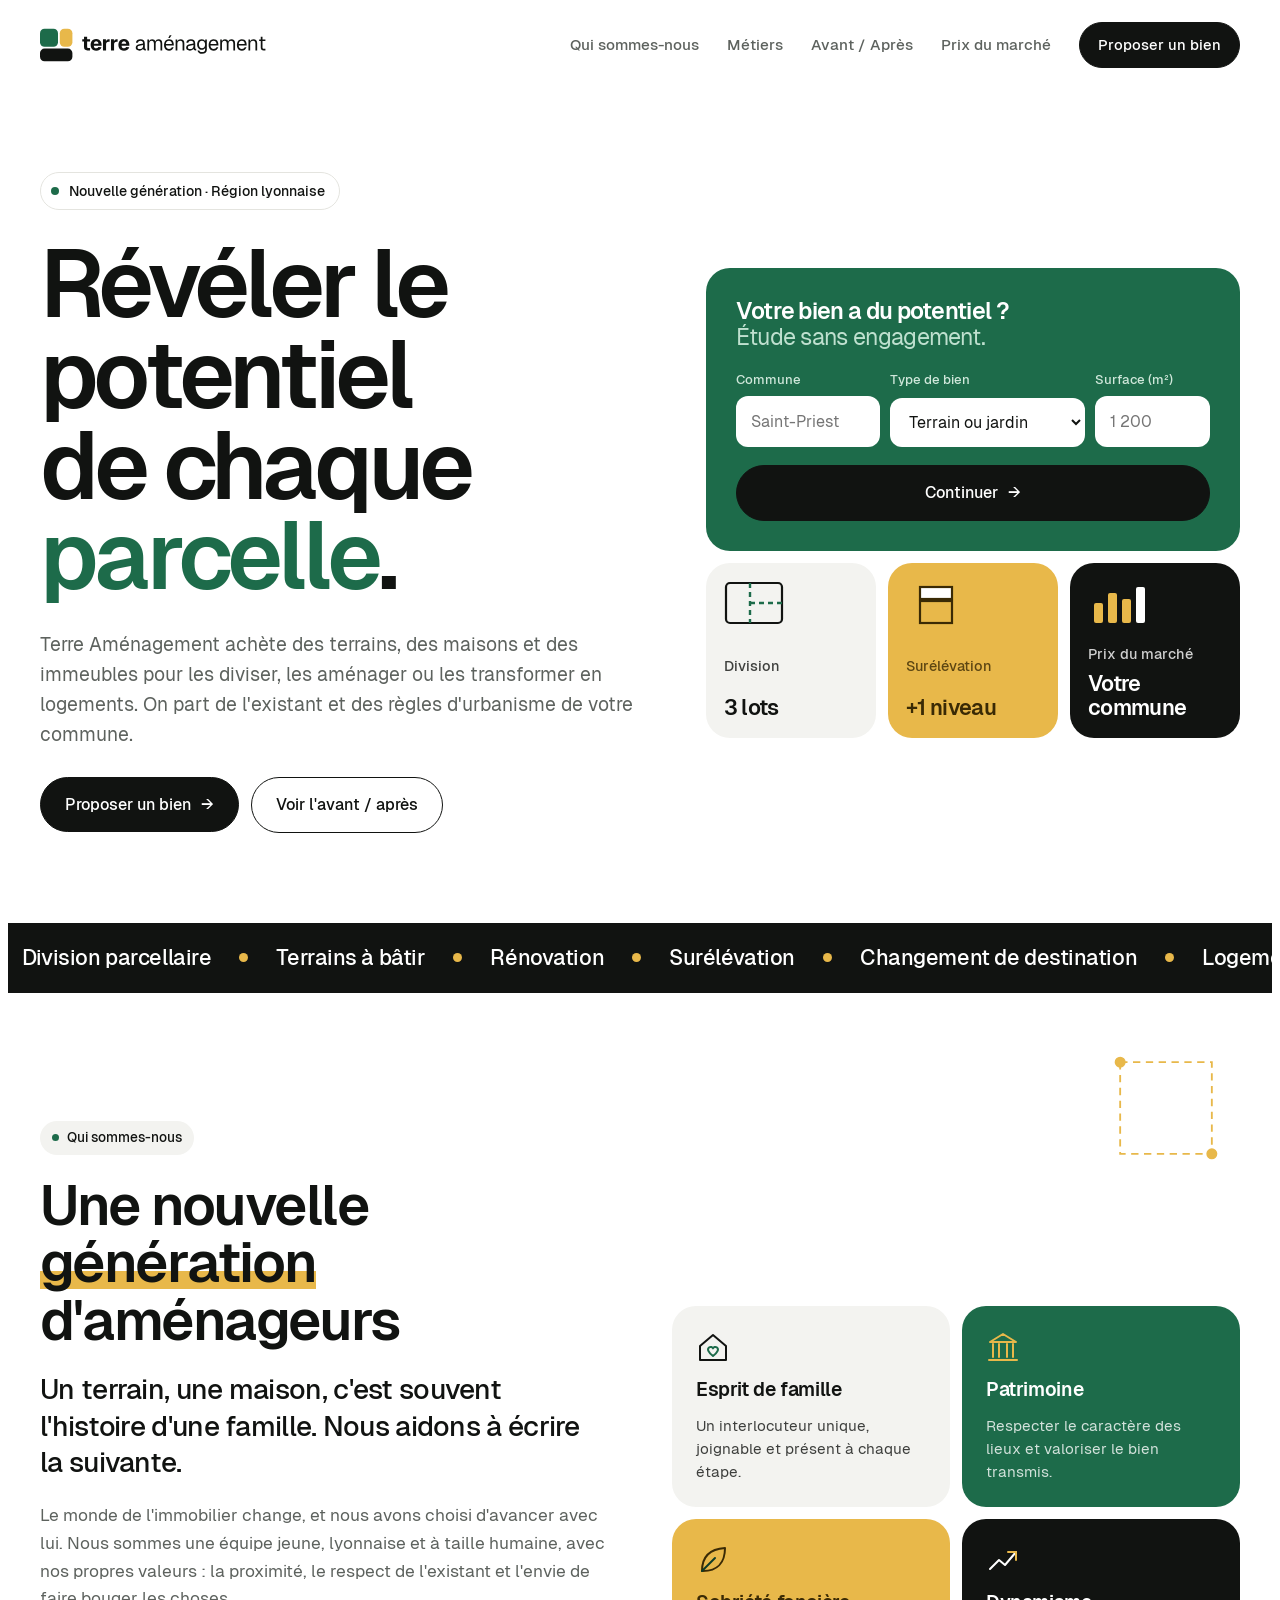
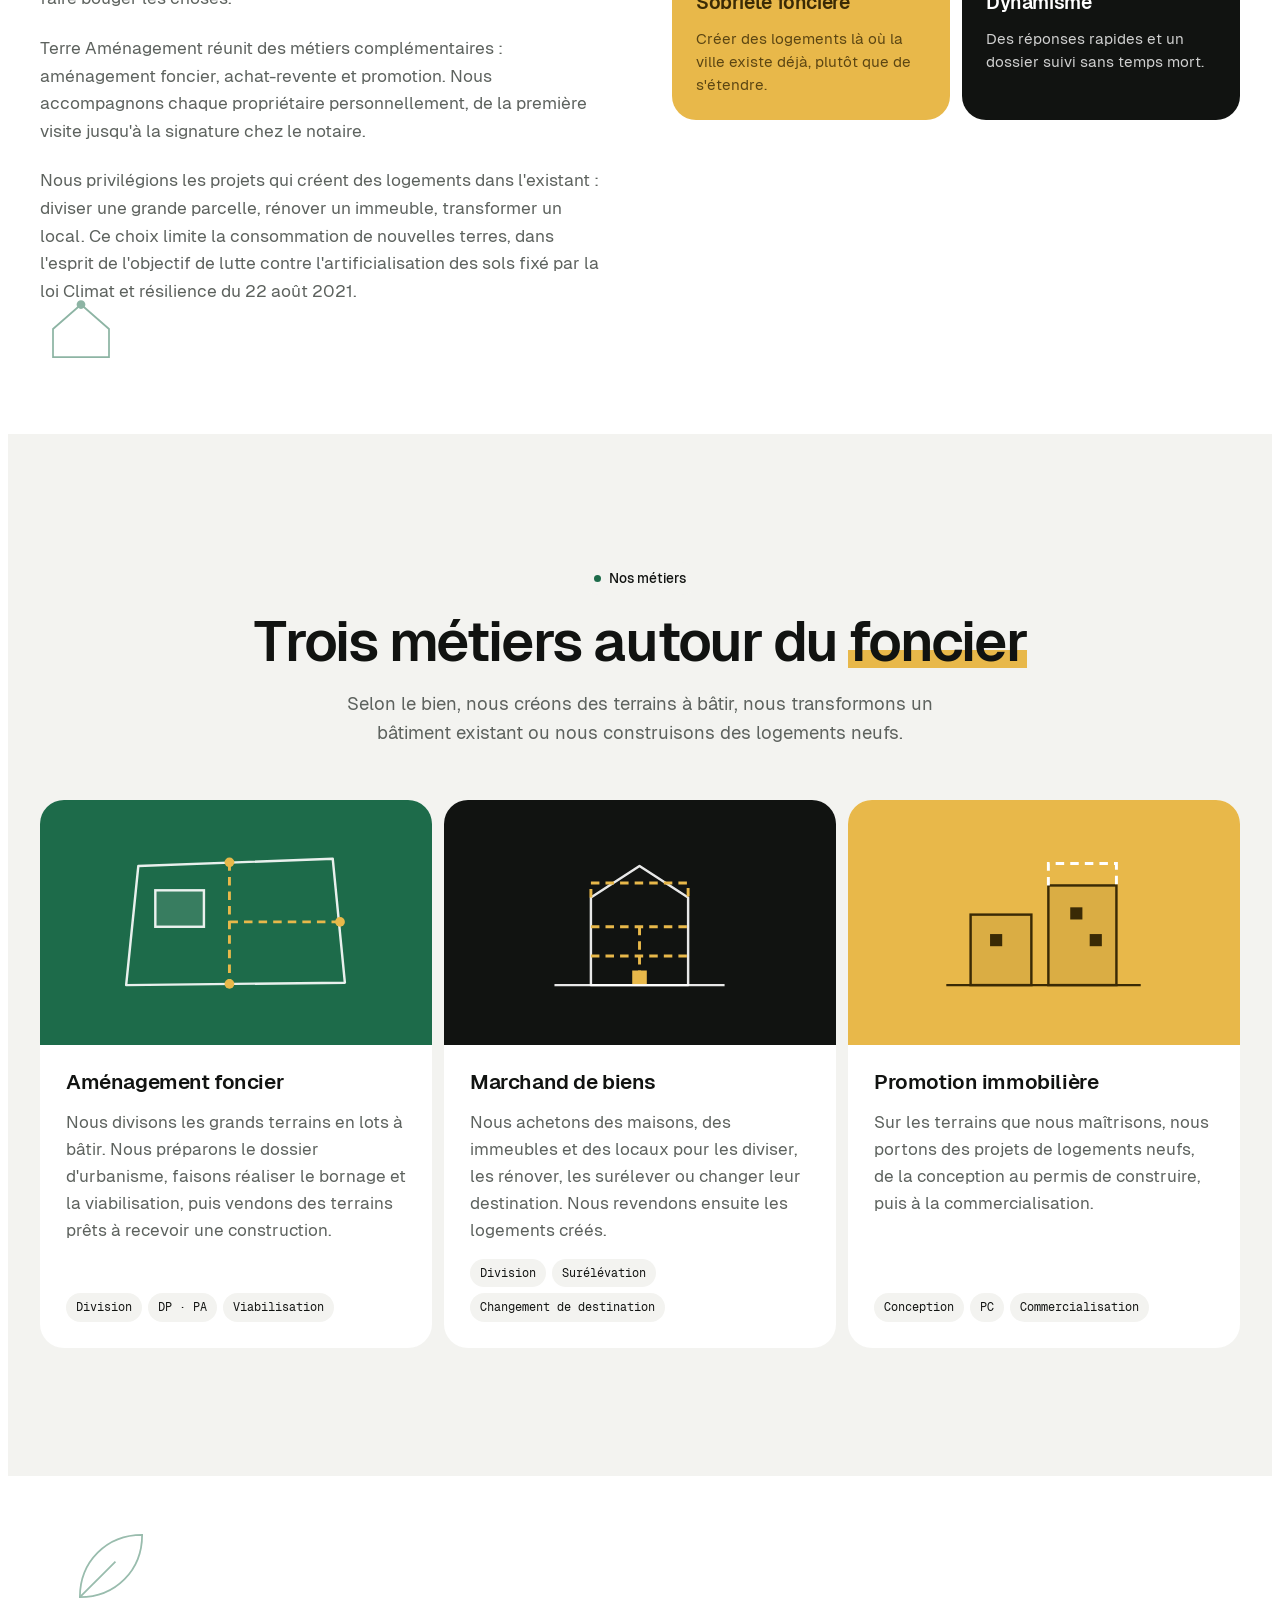
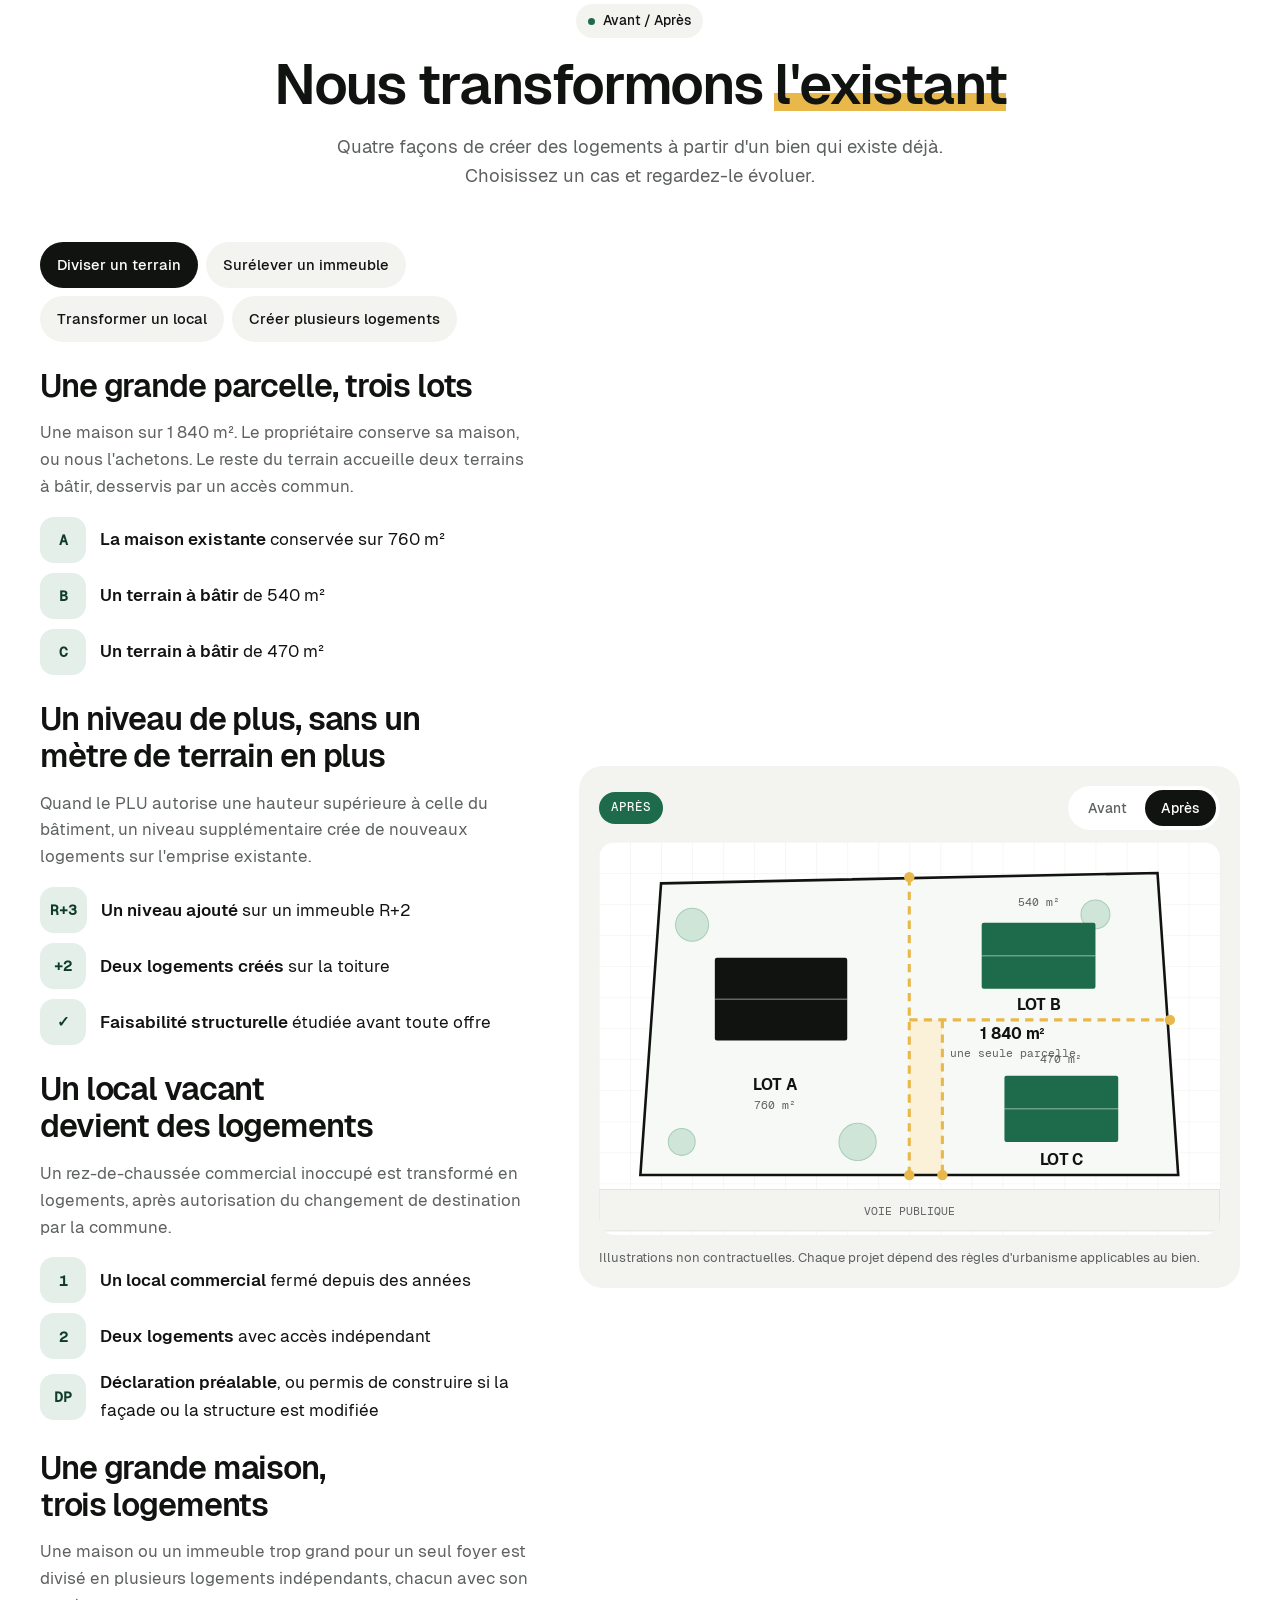
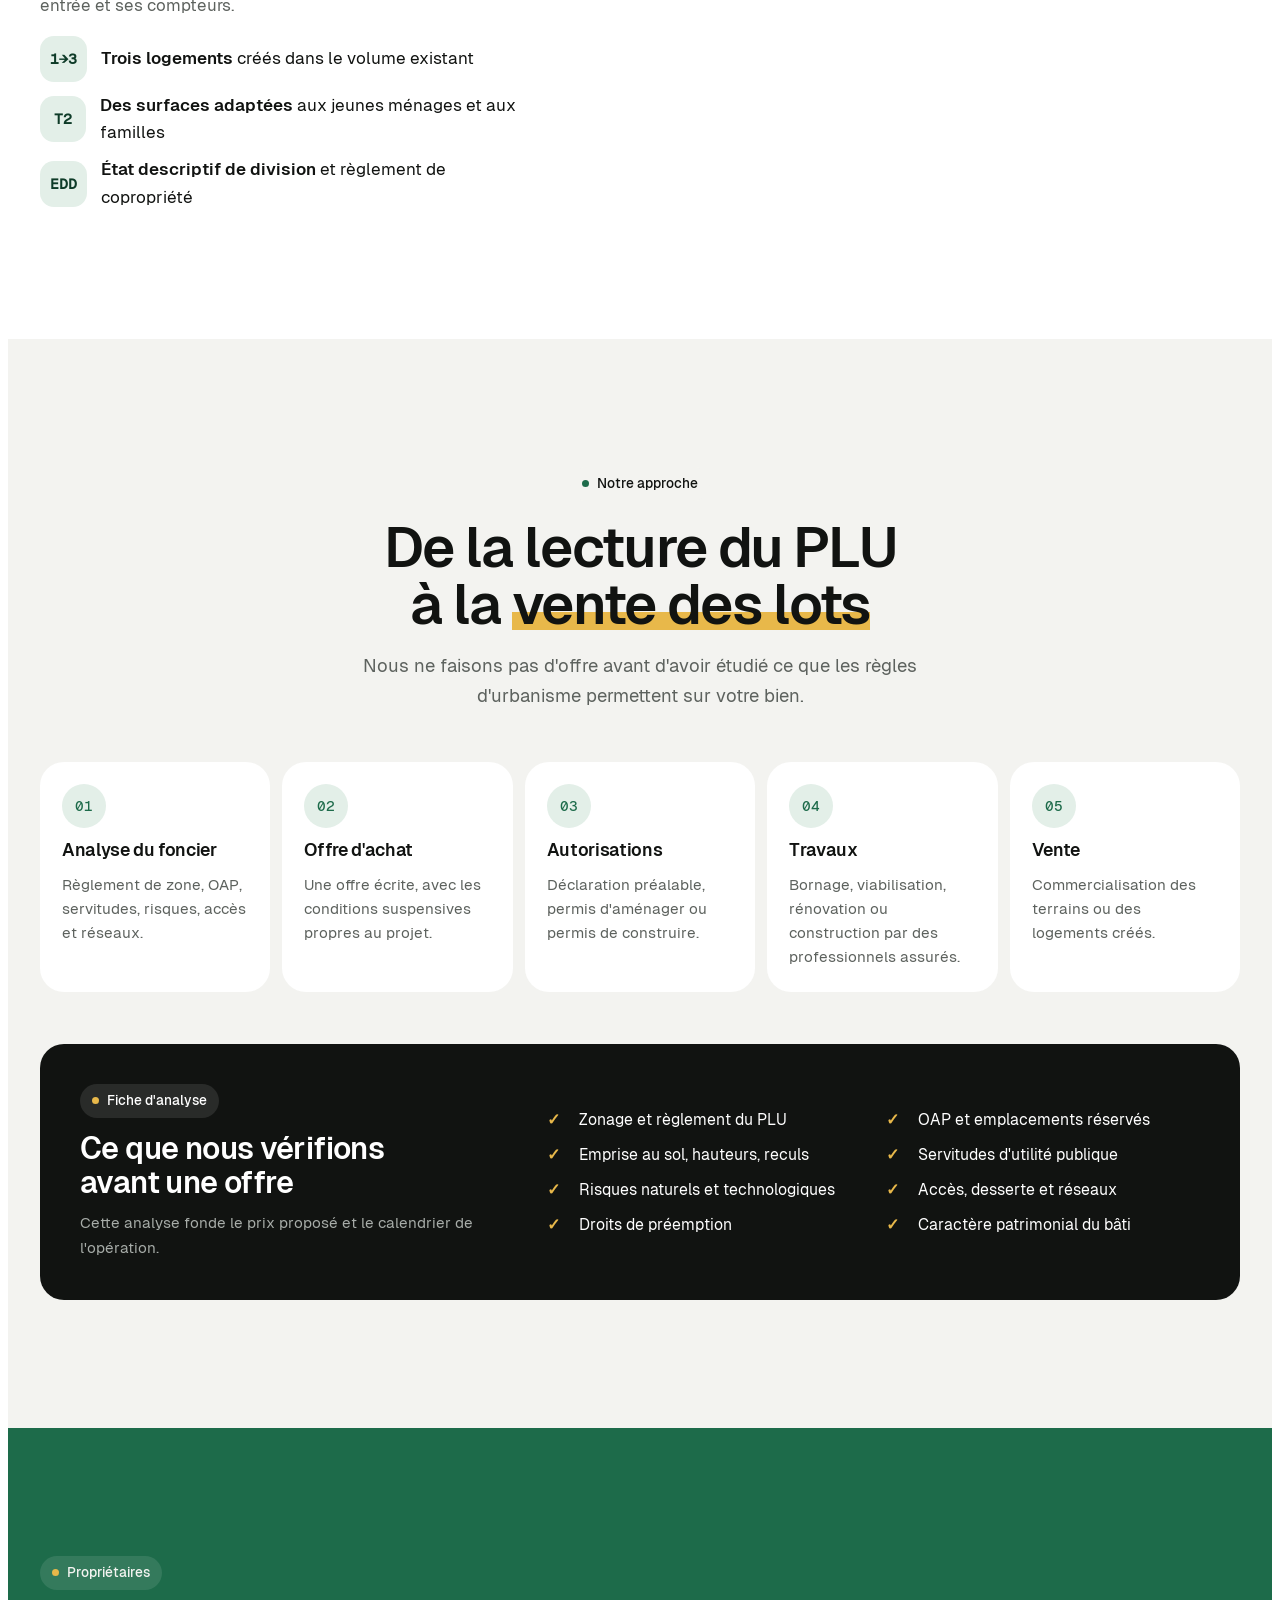
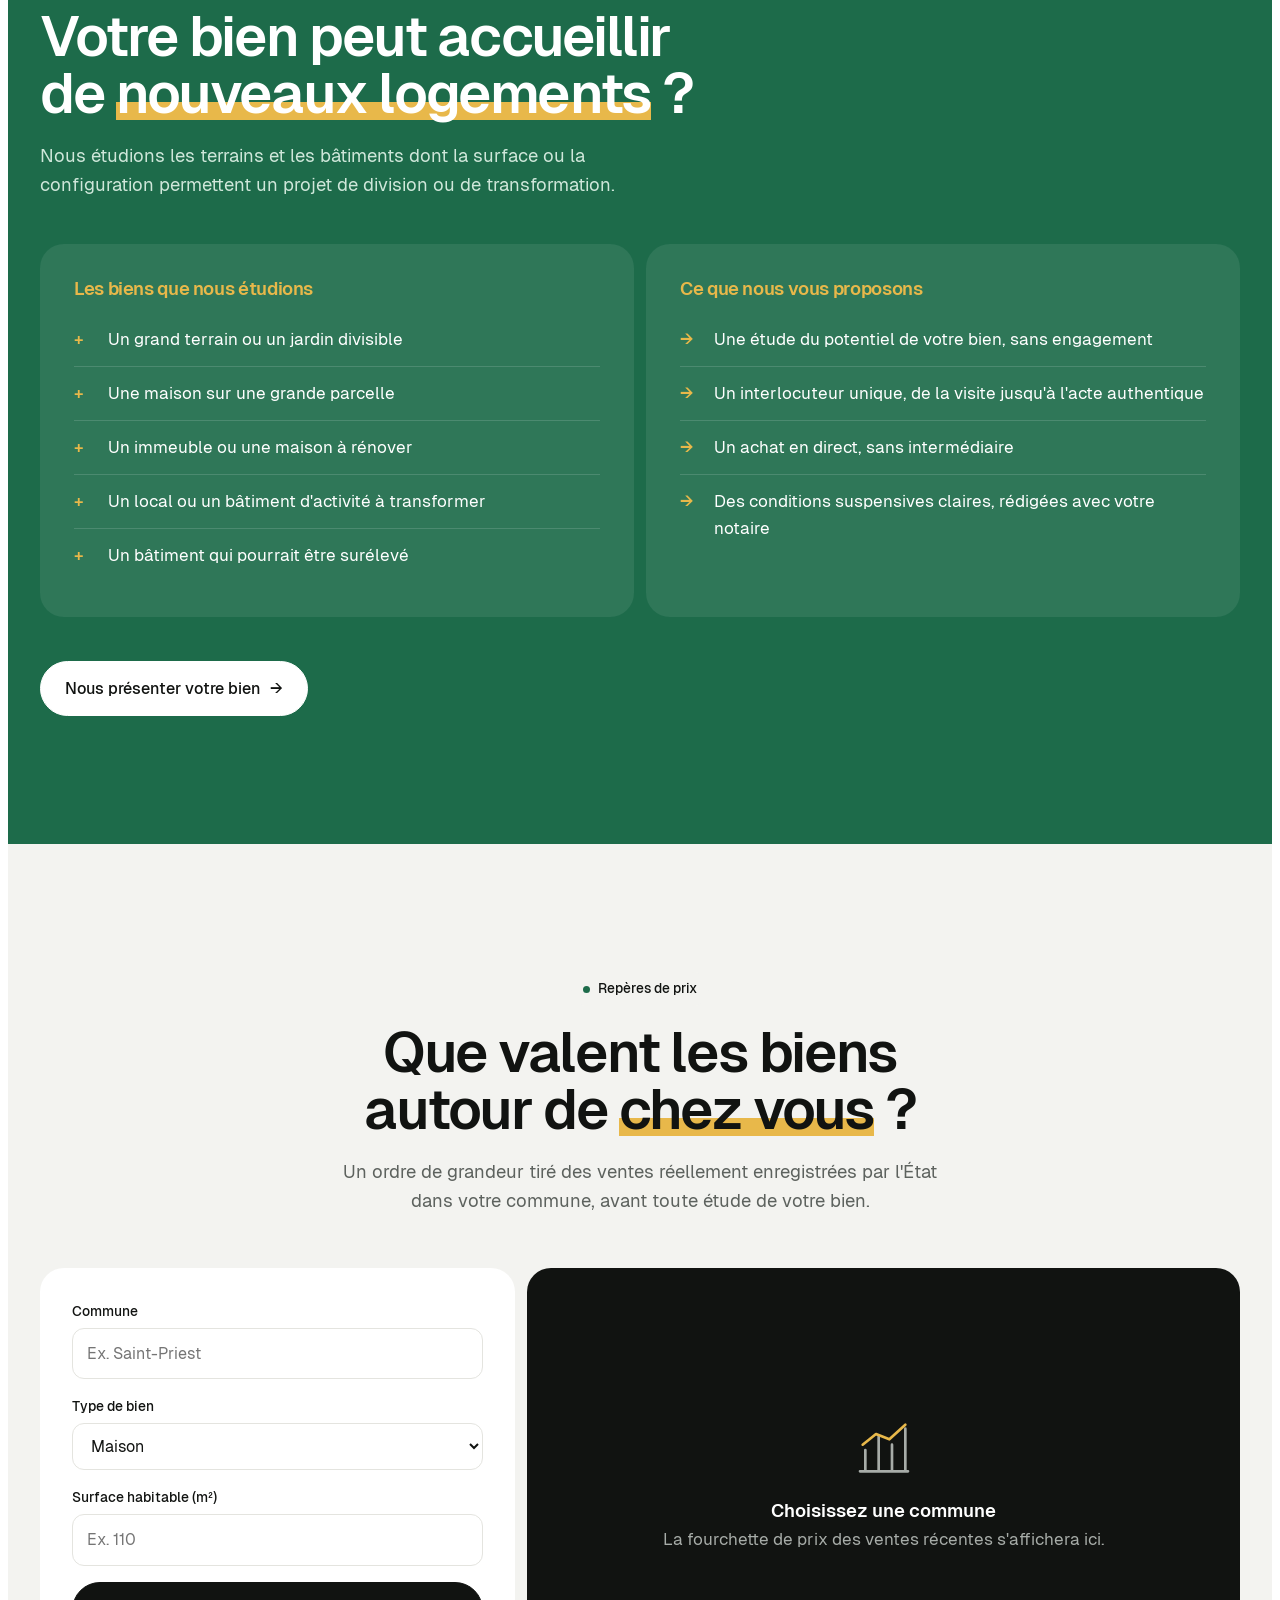
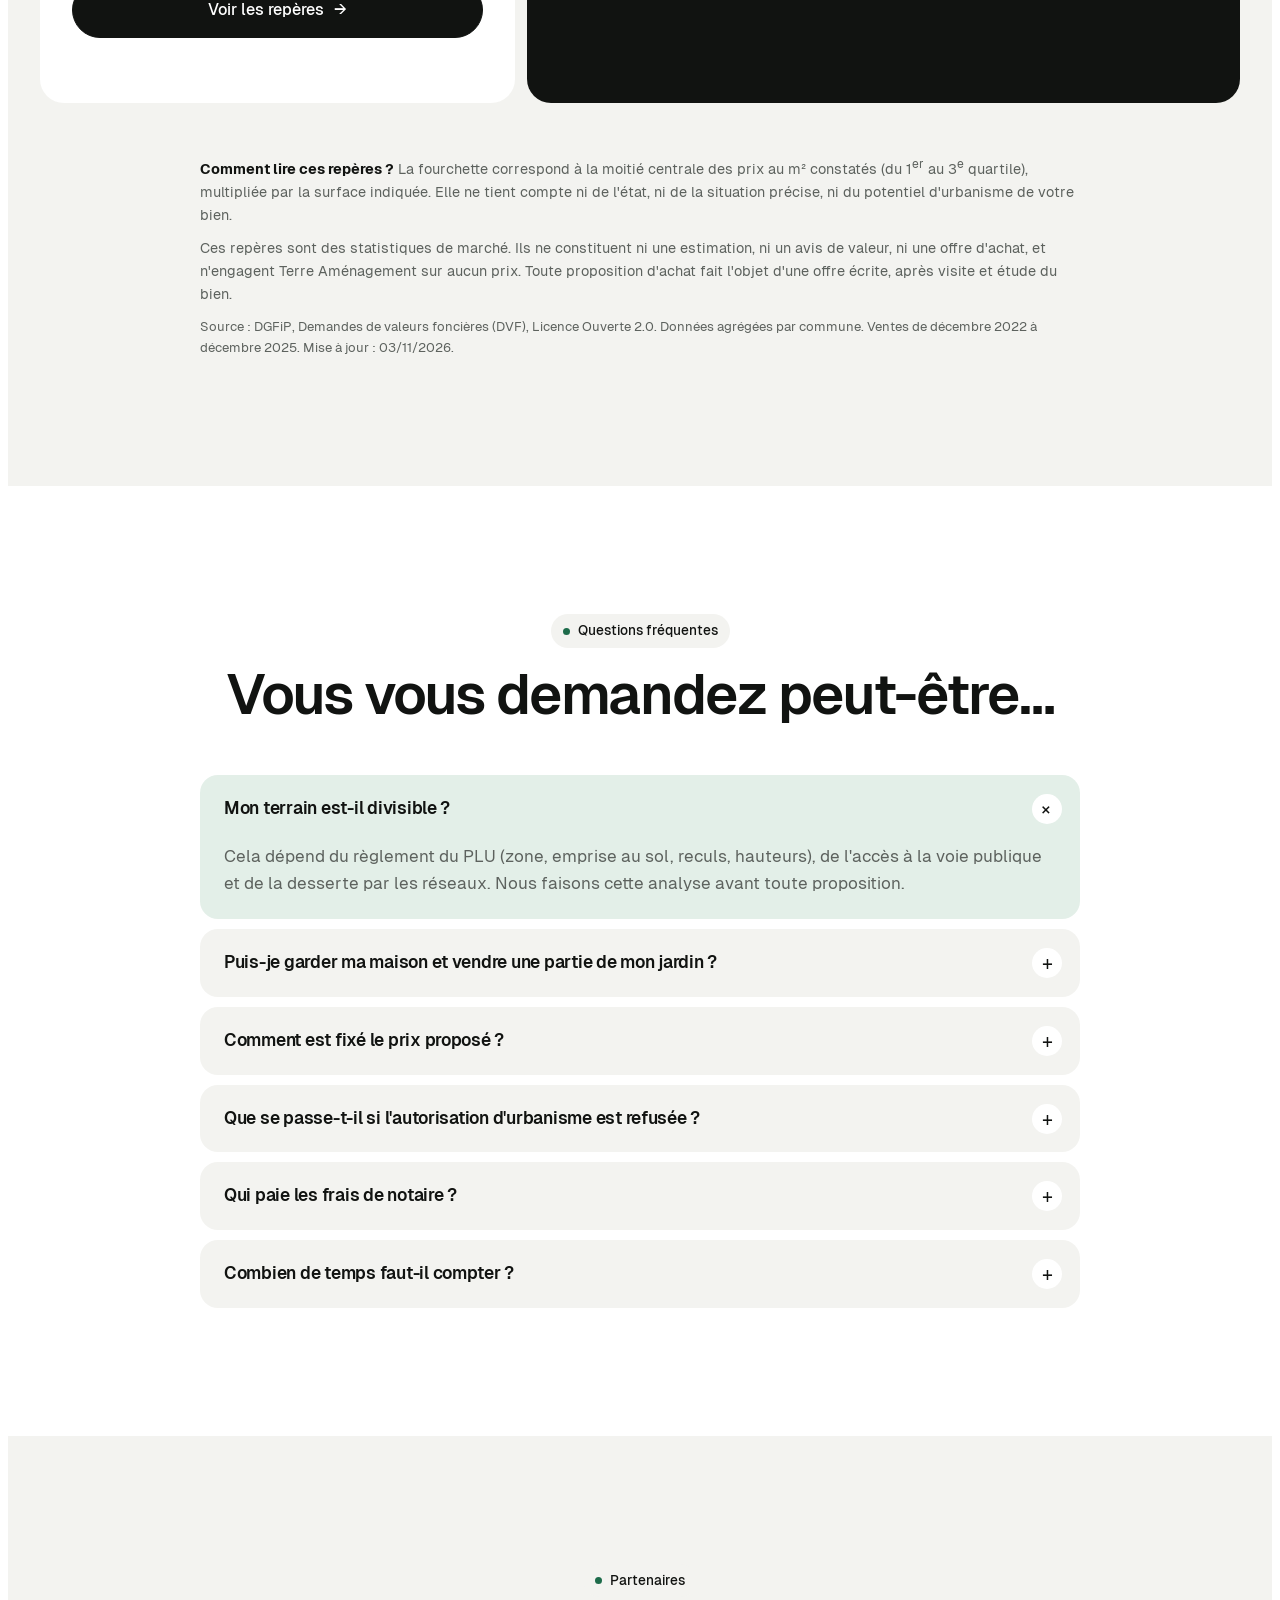
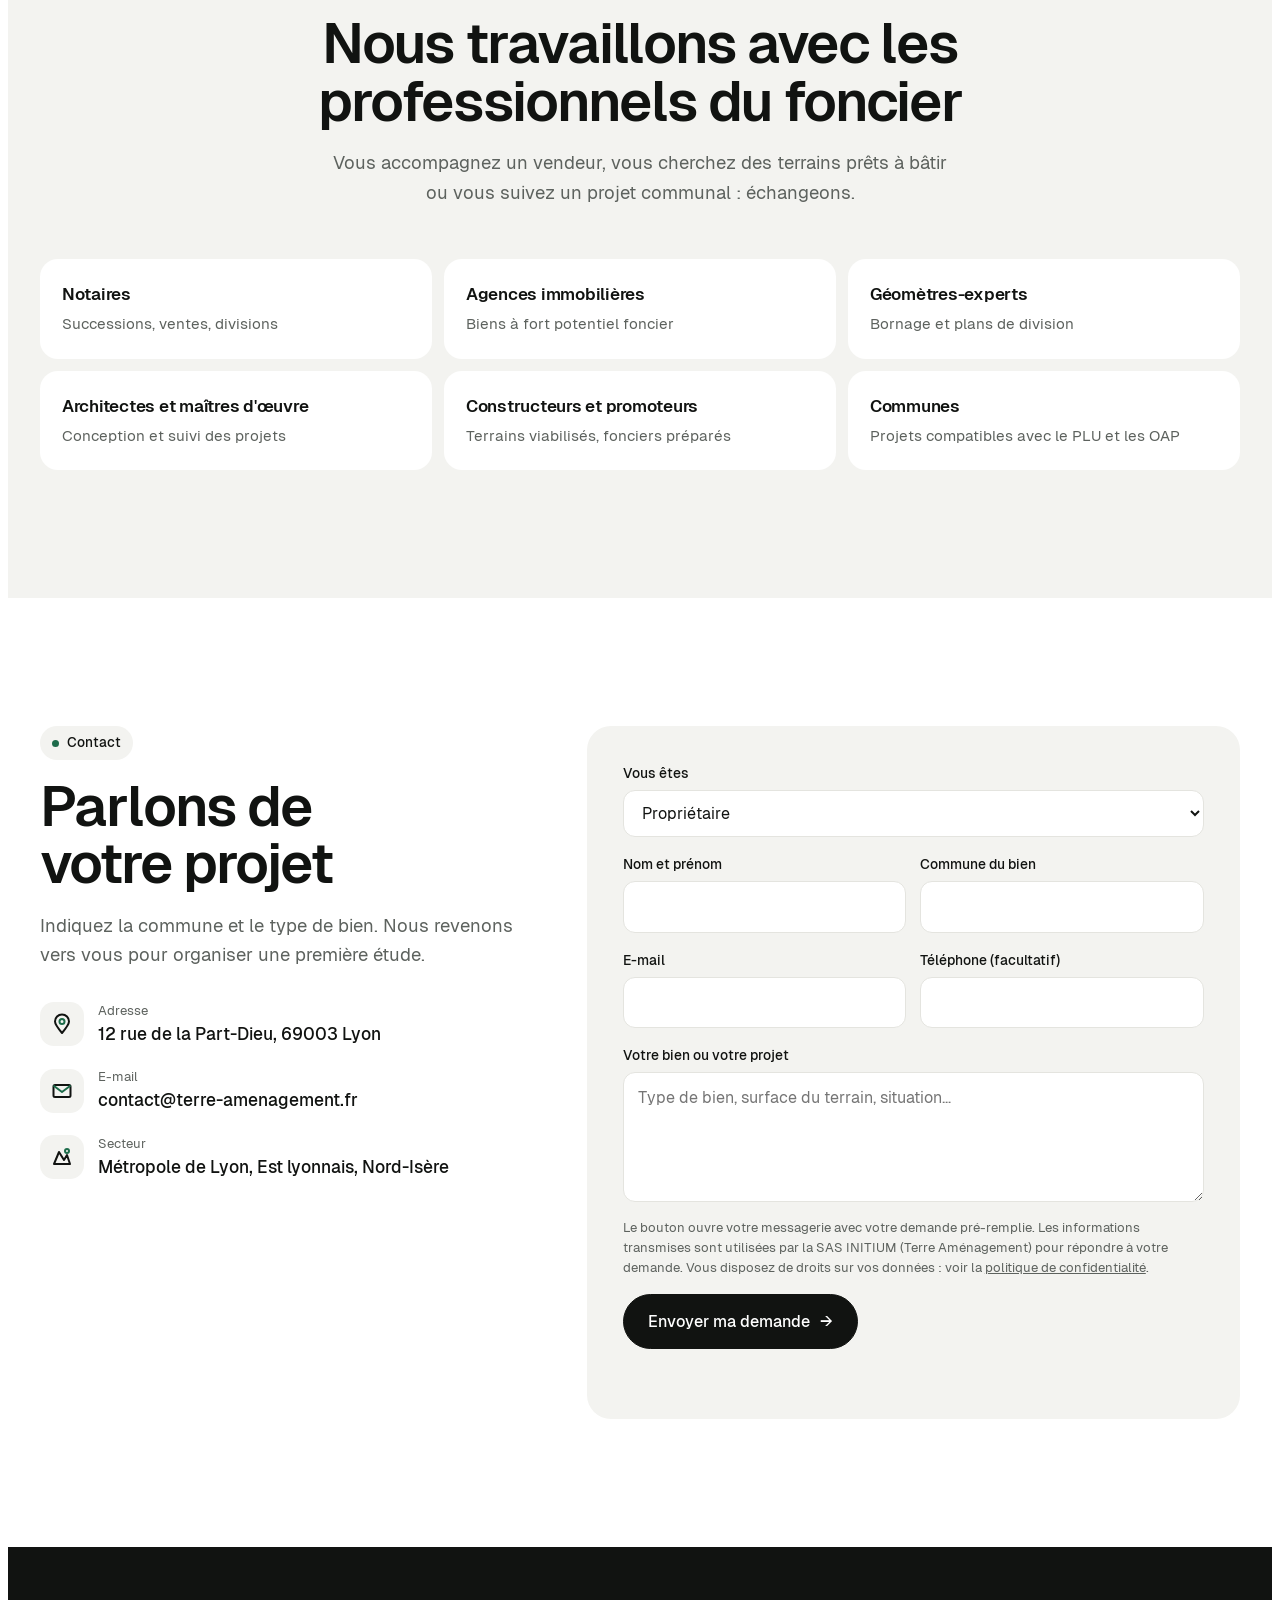
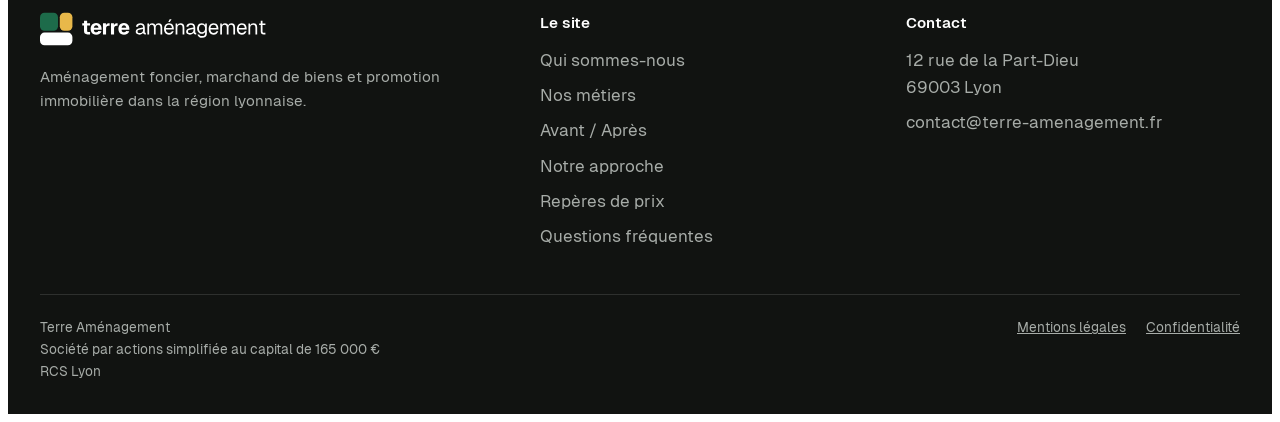
==== commit 65ae0349: "Revise footer legal text in index.html Updated legal information for Terre Aménagement." ====
--- a/site/index.html
+++ b/site/index.html
@@ -683,7 +683,7 @@
       </div>
     </div>
     <div class="foot-legal">
-      <p>Terre Aménagement est le nom commercial de la SAS INITIUM, RCS Lyon 892 421 546.</p>
+      <p>Terre Aménagement<br>Société par actions simplifiée au capital de 165 000 €<br>RCS Lyon</p>
       <nav aria-label="Informations légales">
         <a href="mentions-legales.html">Mentions légales</a>
         <a href="mentions-legales.html#donnees">Confidentialité</a>
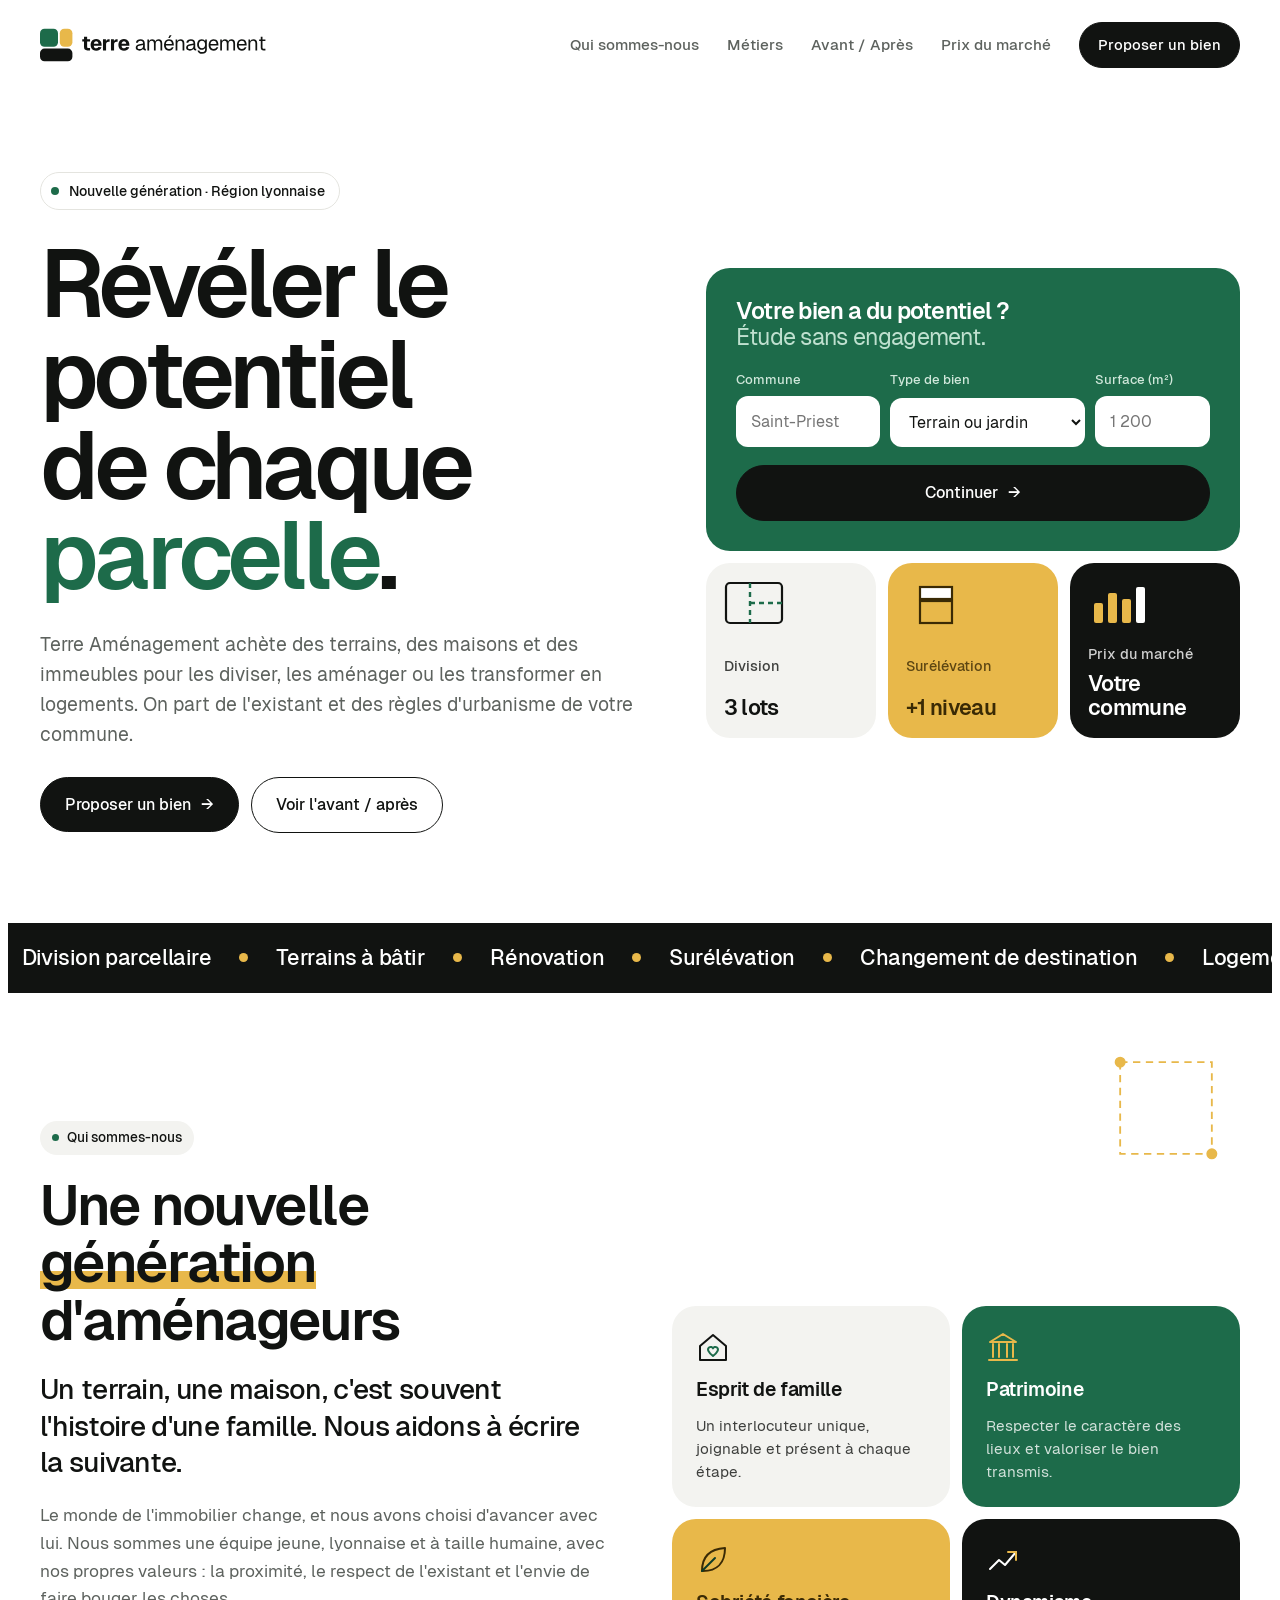
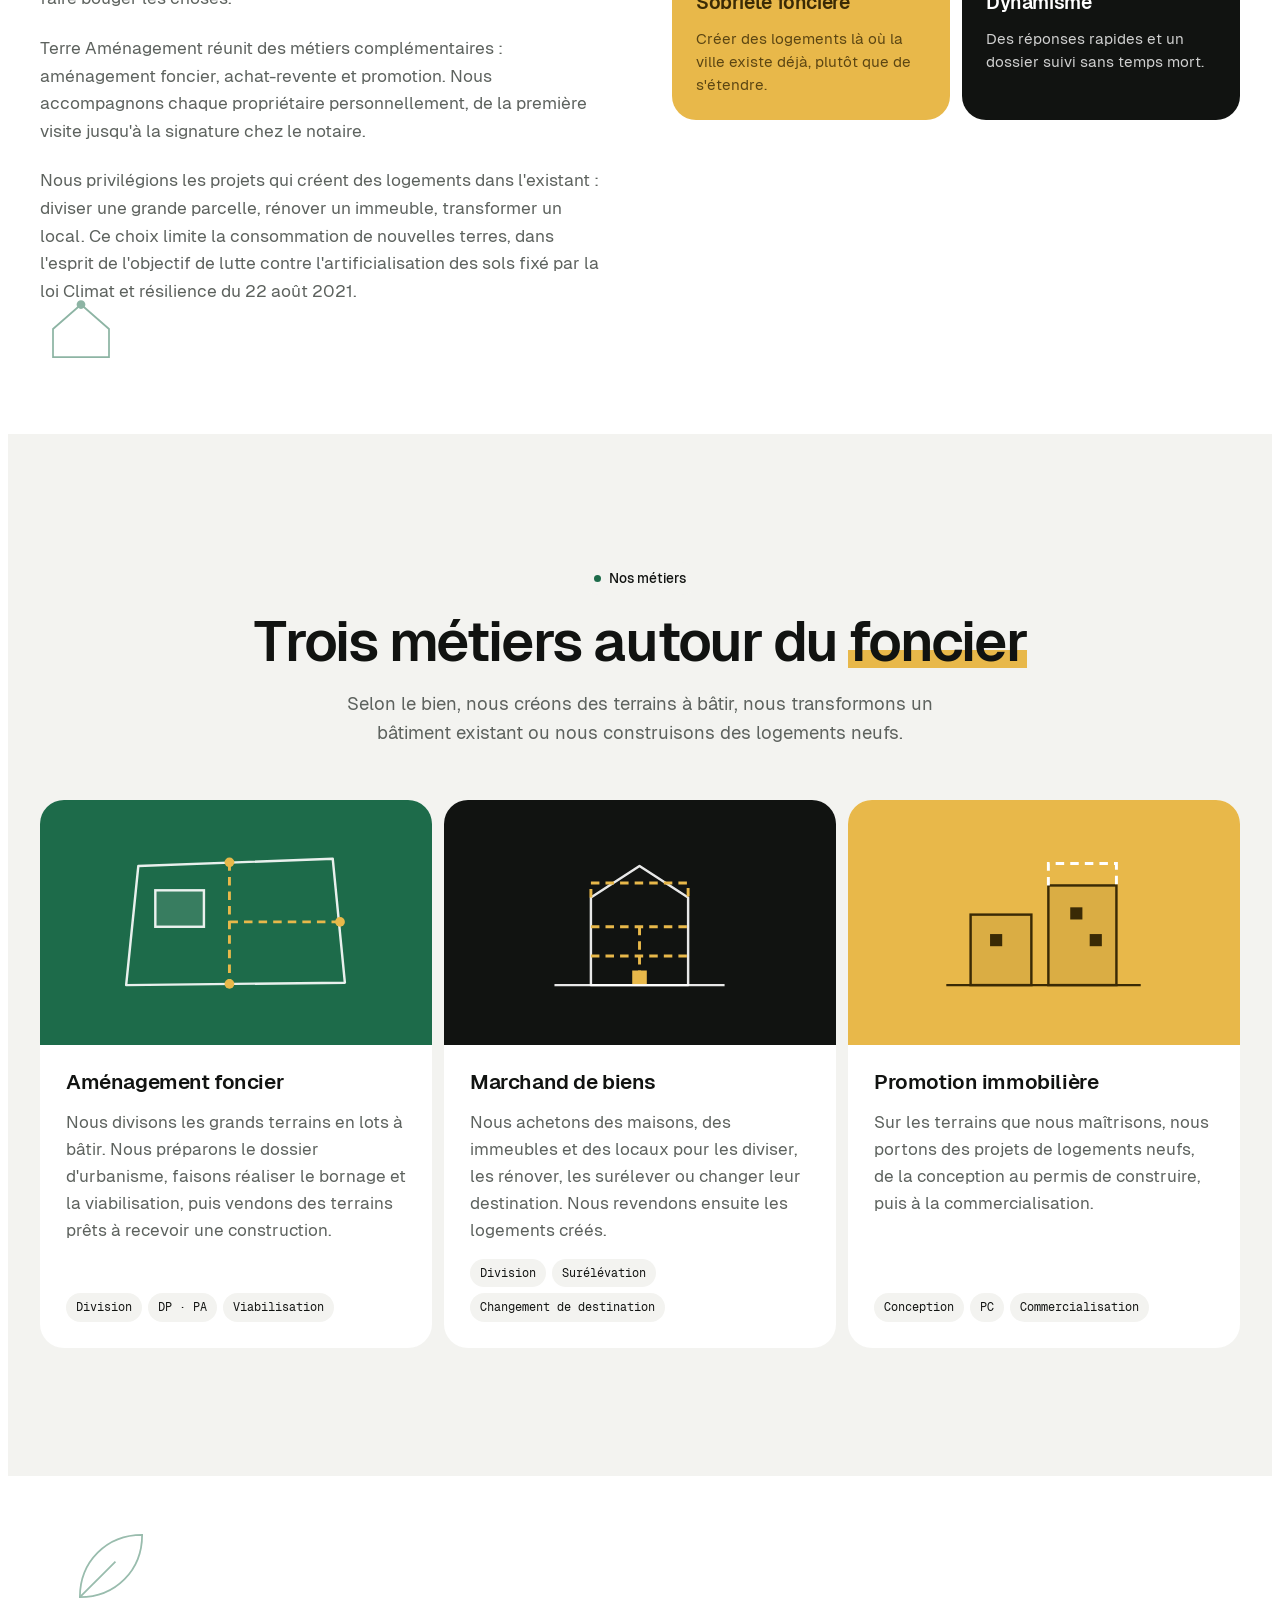
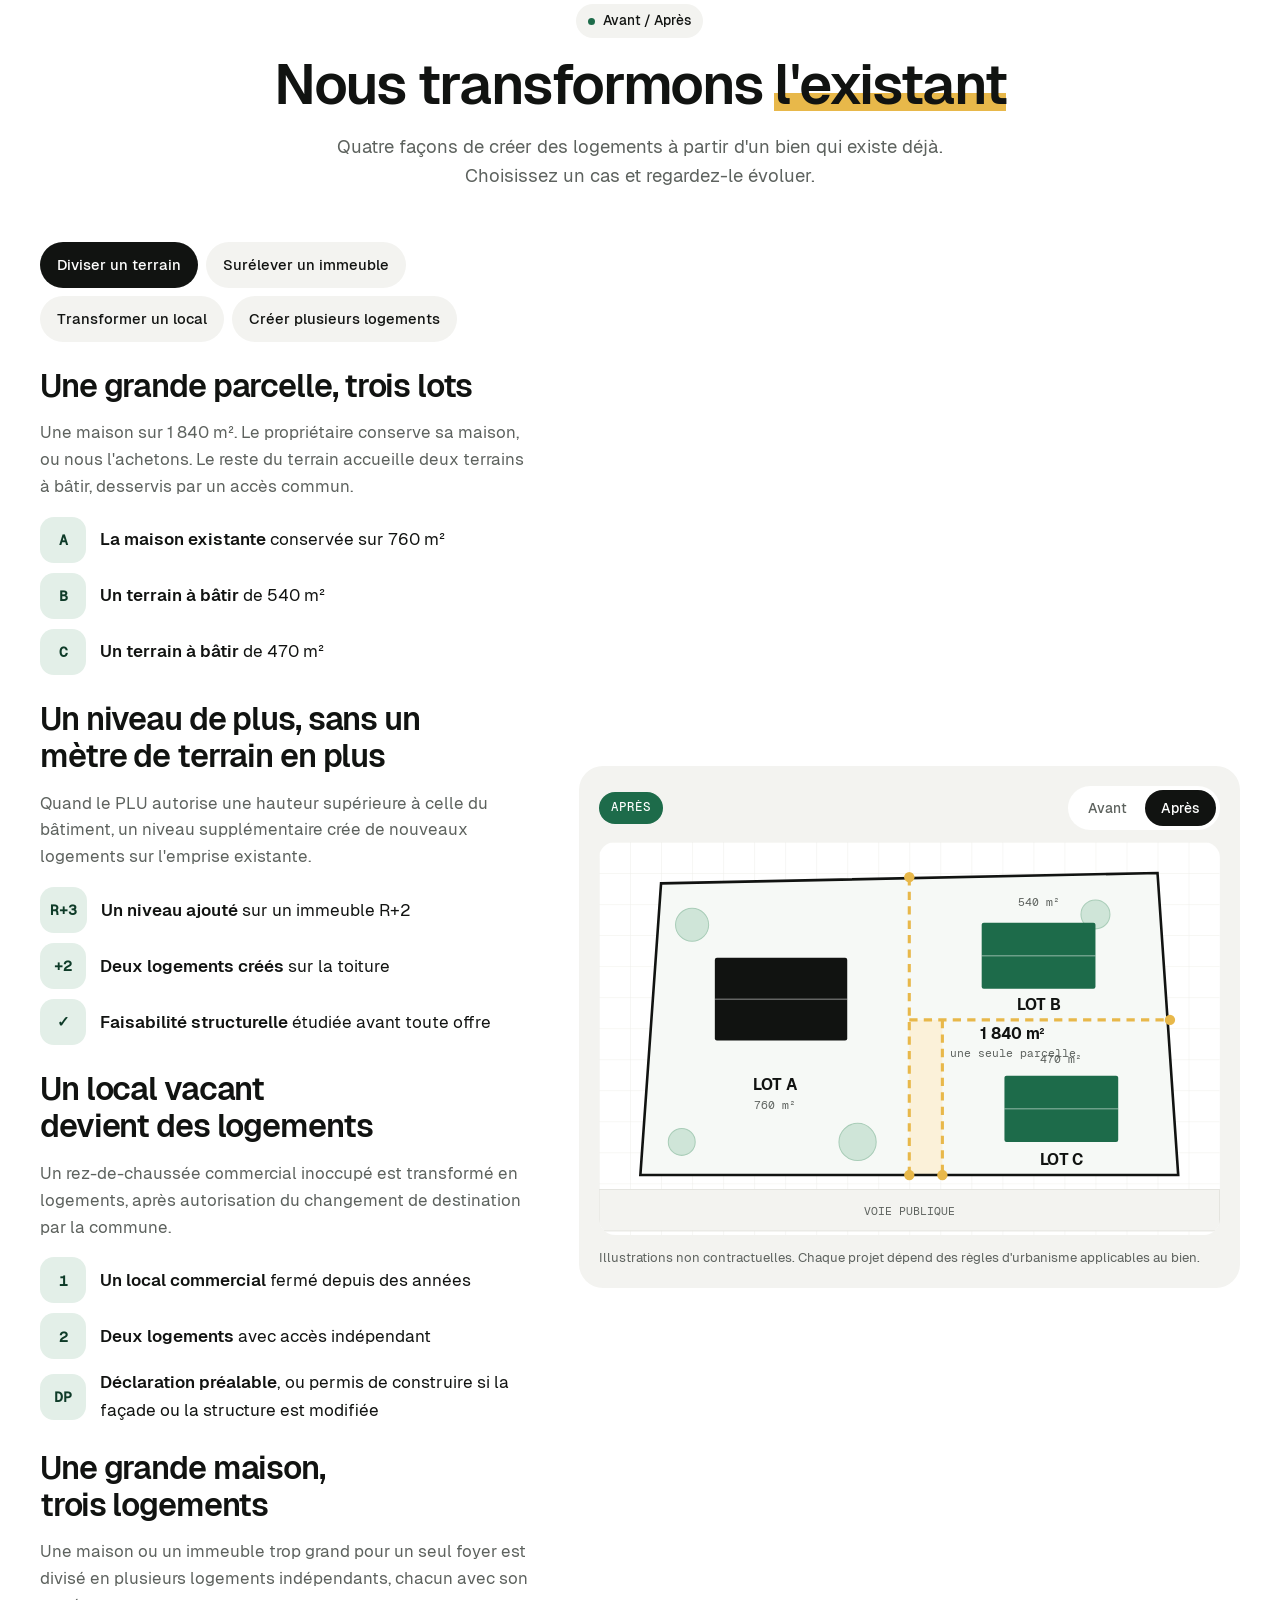
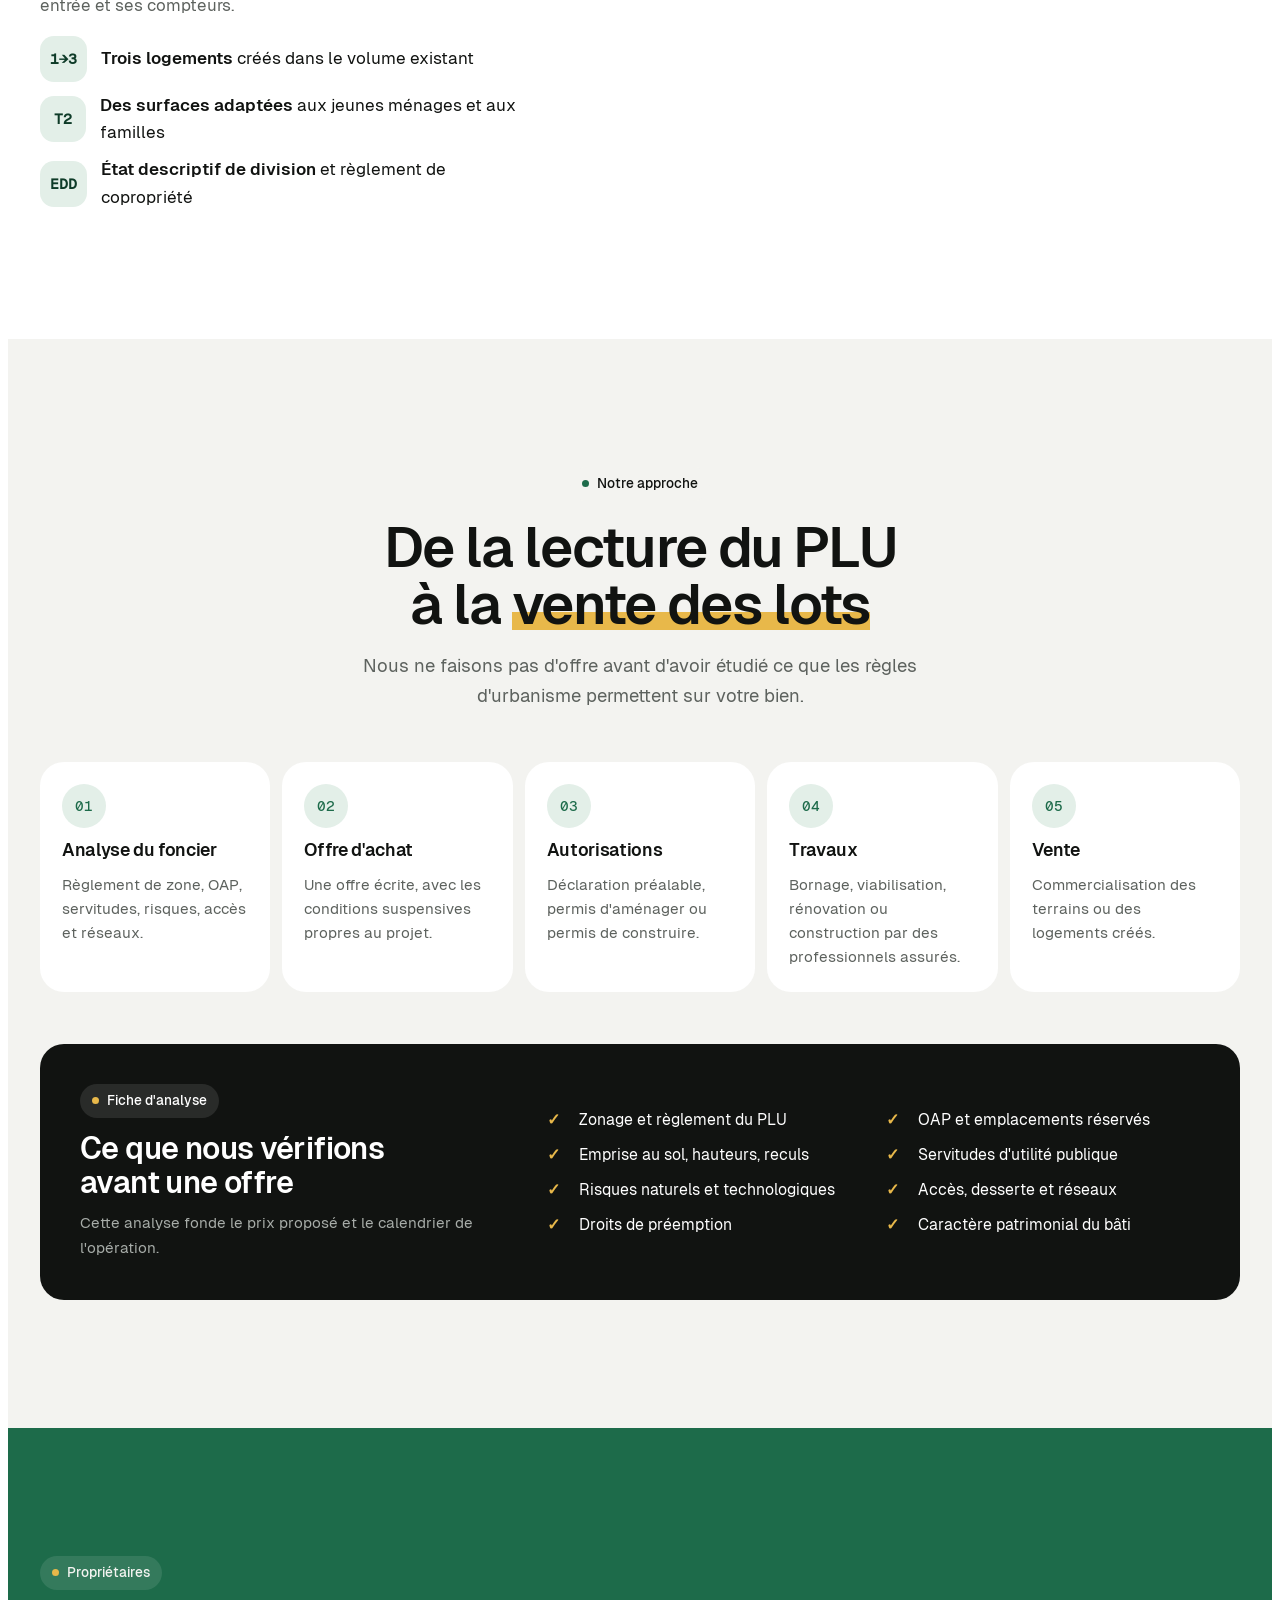
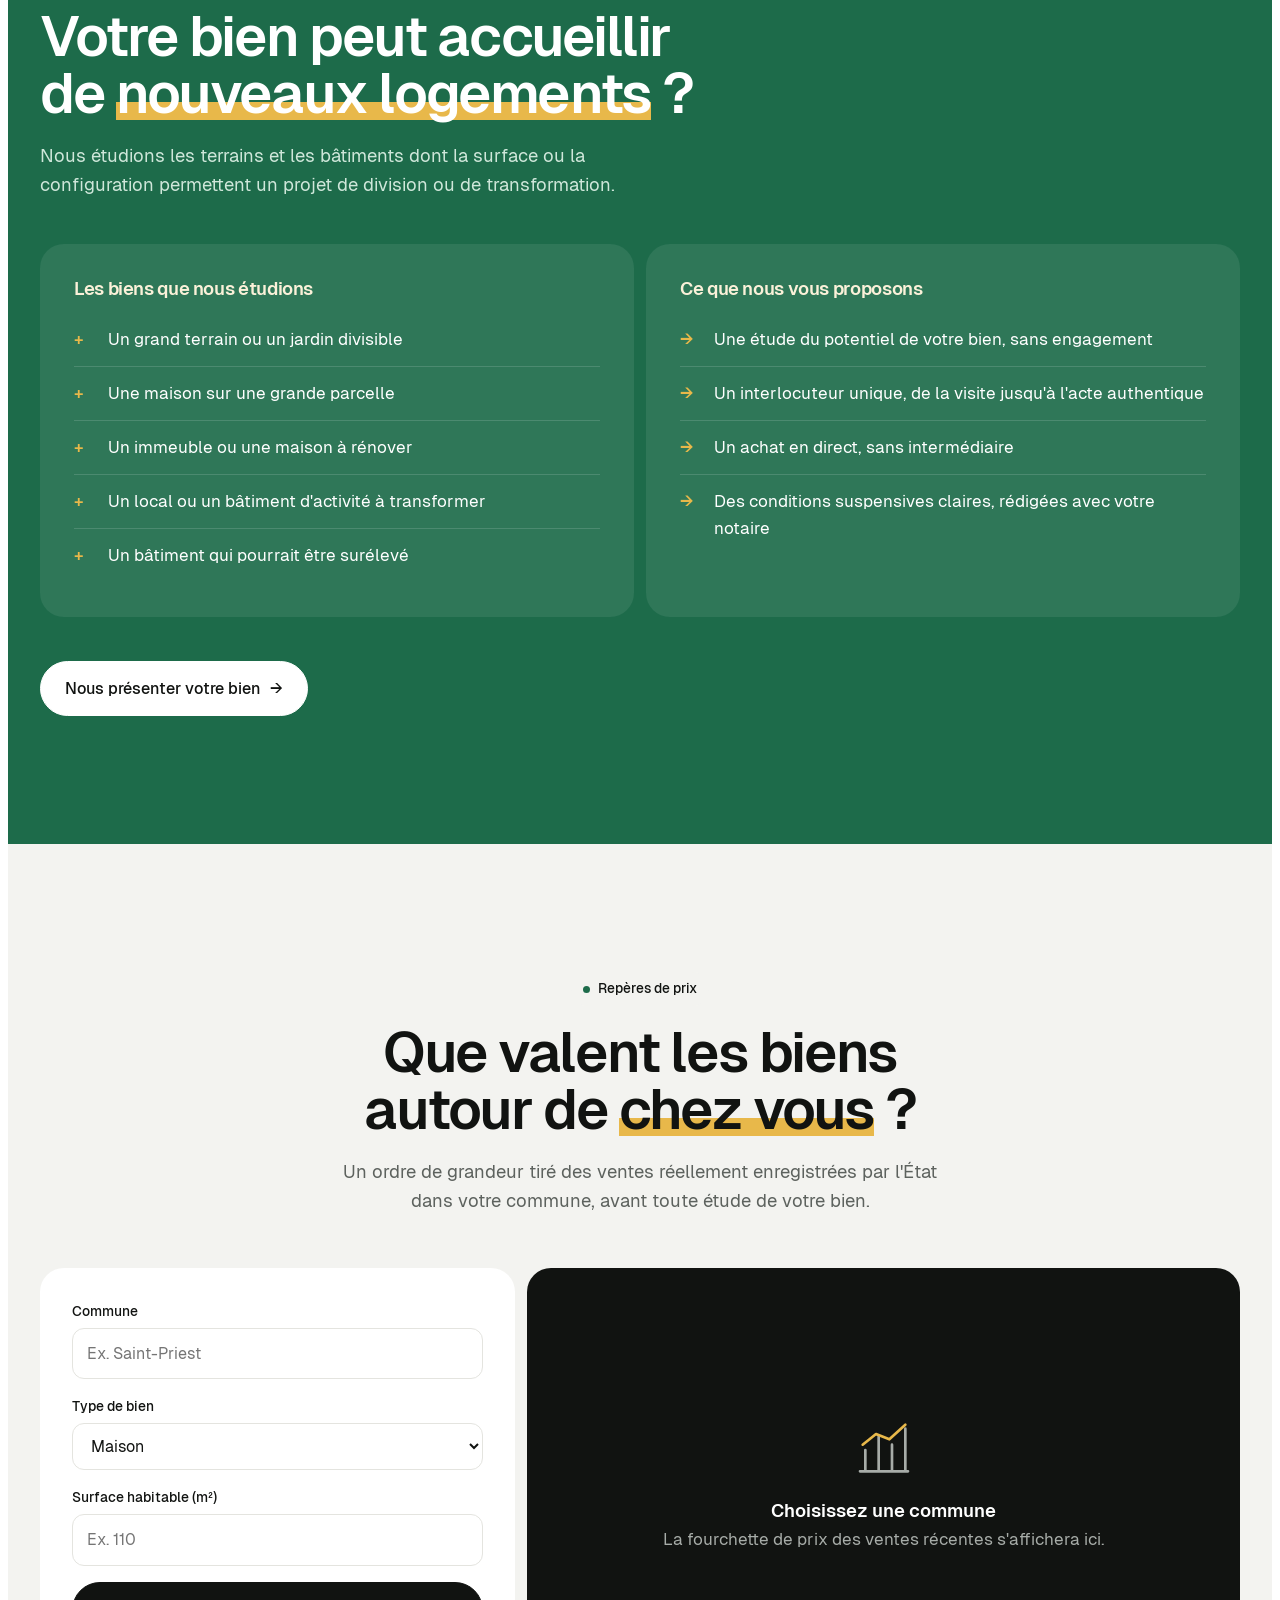
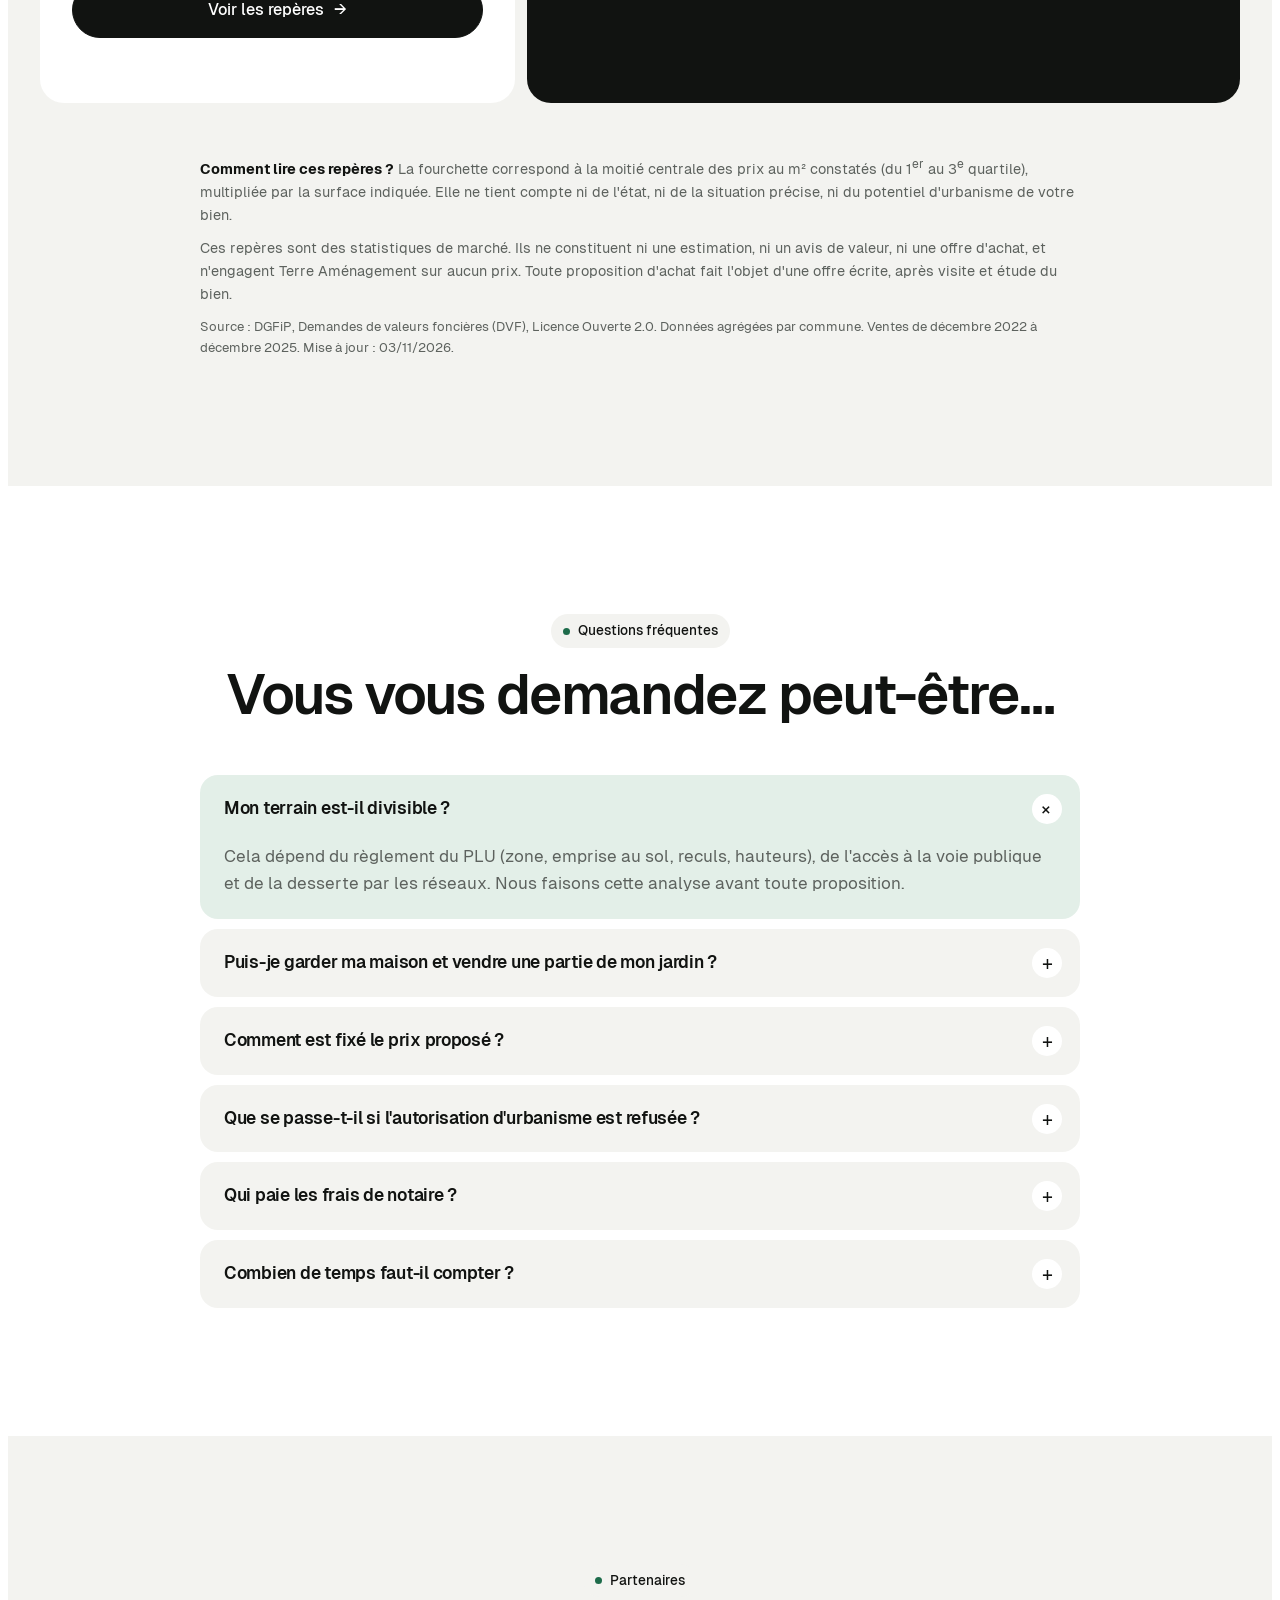
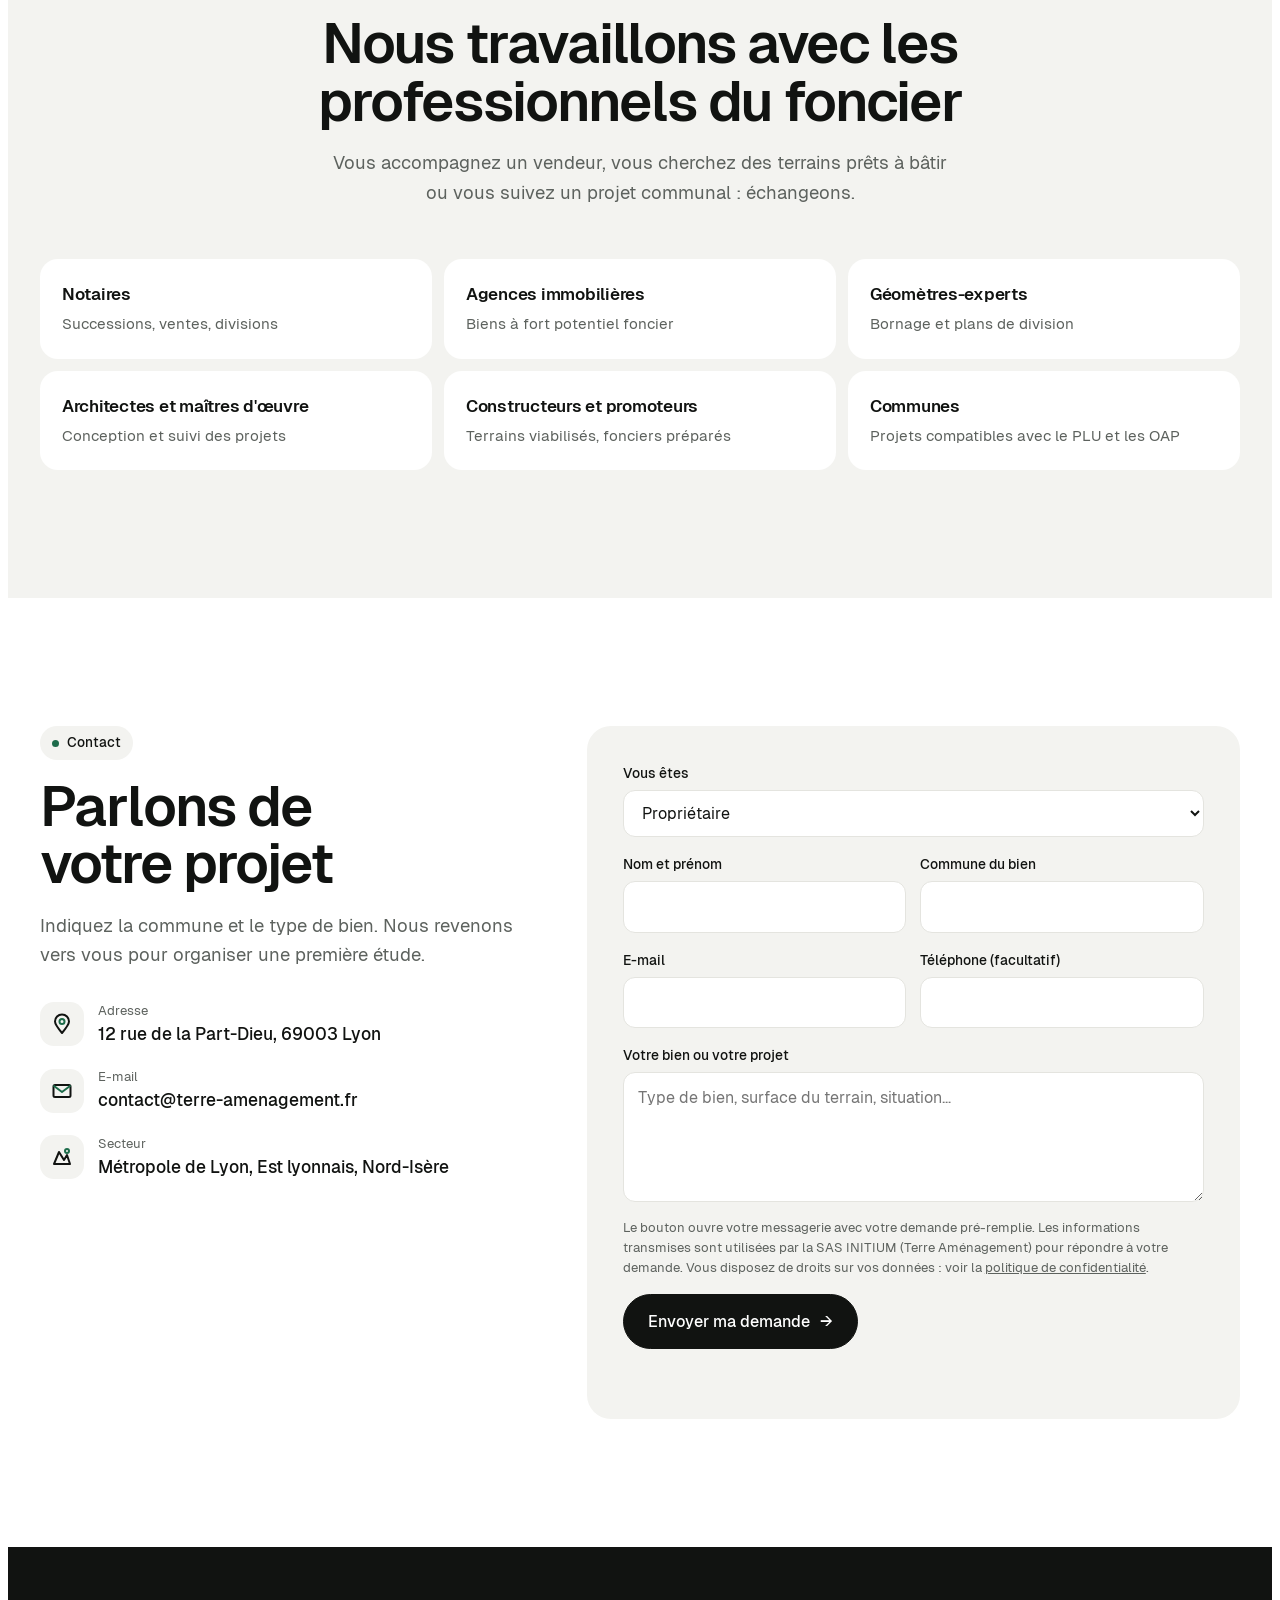
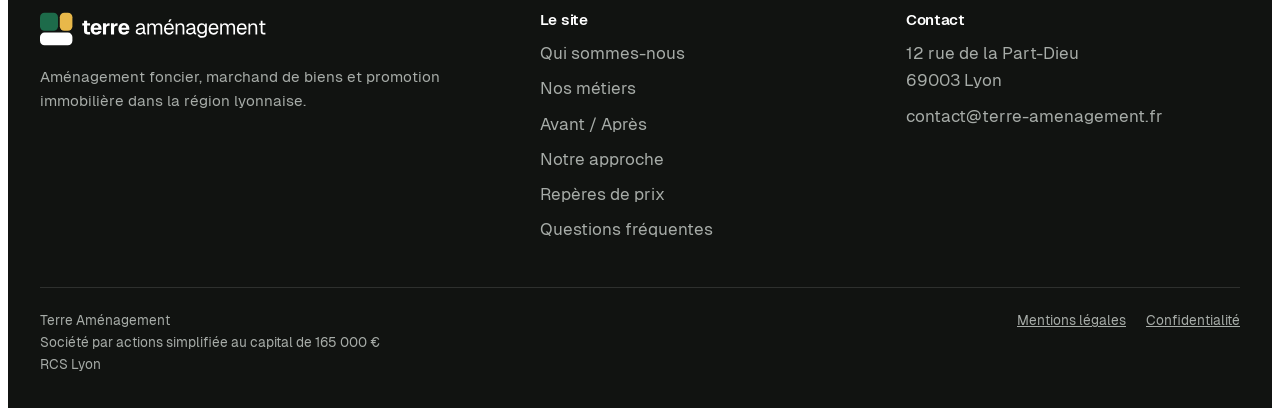
==== commit c90baf96: "Accessibilité, référencement et sécurité de la publication - Contraste AA des titres de la section p" ====
--- a/site/index.html
+++ b/site/index.html
@@ -3,7 +3,7 @@
 <head>
 <meta charset="utf-8">
 <meta name="viewport" content="width=device-width, initial-scale=1, viewport-fit=cover">
-<title>Terre Aménagement</title>
+<title>Terre Aménagement · Aménageur foncier et division de parcelles à Lyon</title>
 <meta name="claude:viewport-fit-sides" content="cover">
 <meta name="description" content="Terre Aménagement achète terrains, maisons et immeubles dans la région lyonnaise pour les diviser, les aménager ou les transformer en logements.">
 <link rel="stylesheet" href="fonts.css">
@@ -16,7 +16,12 @@
 <meta property="og:site_name" content="Terre Aménagement">
 <meta property="og:title" content="Terre Aménagement · Révéler le potentiel de chaque parcelle">
 <meta property="og:description" content="Aménagement foncier, marchand de biens et promotion immobilière dans la région lyonnaise.">
-<meta property="og:image" content="og-image.png">
+<meta property="og:image" content="https://www.terre-amenagement.fr/og-image.png">
+<meta property="og:url" content="https://www.terre-amenagement.fr/">
+<link rel="canonical" href="https://www.terre-amenagement.fr/">
+<script type="application/ld+json">
+{"@context":"https://schema.org","@type":"RealEstateAgent","name":"Terre Aménagement","legalName":"SAS INITIUM","url":"https://www.terre-amenagement.fr/","logo":"https://www.terre-amenagement.fr/icon-512.png","image":"https://www.terre-amenagement.fr/og-image.png","email":"contact@terre-amenagement.fr","description":"Aménagement foncier, marchand de biens et promotion immobilière dans la région lyonnaise.","address":{"@type":"PostalAddress","streetAddress":"12 rue de la Part-Dieu","postalCode":"69003","addressLocality":"Lyon","addressCountry":"FR"},"areaServed":["Métropole de Lyon","Est lyonnais","Nord-Isère"],"vatID":"FR48892421546","taxID":"892421546"}
+</script>
 <link rel="stylesheet" href="styles.css">
 </head>
 <body>
@@ -607,18 +612,9 @@
             <p>Indiquez la commune et le type de bien. Nous revenons vers vous pour organiser une première étude.</p>
           </div>
           <dl>
-            <div>
-              <span class="ic"><svg class="ico" viewBox="0 0 22 22" aria-hidden="true"><path class="s" d="M11 20 C6 14 4 11 4 8.5 A7 7 0 0 1 18 8.5 C18 11 16 14 11 20 Z"/><circle class="g" cx="11" cy="8.5" r="2.5"/></svg></span>
-              <div><dt>Adresse</dt><dd>12 rue de la Part-Dieu, 69003 Lyon</dd></div>
-            </div>
-            <div>
-              <span class="ic"><svg class="ico" viewBox="0 0 22 22" aria-hidden="true"><rect class="s" x="2.5" y="5" width="17" height="12" rx="1.5"/><path class="g" d="M3 6 L11 12 L19 6"/></svg></span>
-              <div><dt>E-mail</dt><dd>contact@terre-amenagement.fr</dd></div>
-            </div>
-            <div>
-              <span class="ic"><svg class="ico" viewBox="0 0 22 22" aria-hidden="true"><path class="s" d="M3 18 L8 6 L13 14 L16 9 L19 18 Z"/><circle class="g" cx="16" cy="5" r="2"/></svg></span>
-              <div><dt>Secteur</dt><dd>Métropole de Lyon, Est lyonnais, Nord-Isère</dd></div>
-            </div>
+            <div><dt><span class="ic"><svg class="ico" viewBox="0 0 22 22" aria-hidden="true"><path class="s" d="M11 20 C6 14 4 11 4 8.5 A7 7 0 0 1 18 8.5 C18 11 16 14 11 20 Z"/><circle class="g" cx="11" cy="8.5" r="2.5"/></svg></span>Adresse</dt><dd>12 rue de la Part-Dieu, 69003 Lyon</dd></div>
+            <div><dt><span class="ic"><svg class="ico" viewBox="0 0 22 22" aria-hidden="true"><rect class="s" x="2.5" y="5" width="17" height="12" rx="1.5"/><path class="g" d="M3 6 L11 12 L19 6"/></svg></span>E-mail</dt><dd>contact@terre-amenagement.fr</dd></div>
+            <div><dt><span class="ic"><svg class="ico" viewBox="0 0 22 22" aria-hidden="true"><path class="s" d="M3 18 L8 6 L13 14 L16 9 L19 18 Z"/><circle class="g" cx="16" cy="5" r="2"/></svg></span>Secteur</dt><dd>Métropole de Lyon, Est lyonnais, Nord-Isère</dd></div>
           </dl>
         </div>
 
@@ -664,7 +660,7 @@
         <p>Aménagement foncier, marchand de biens et promotion immobilière dans la région lyonnaise.</p>
       </div>
       <div>
-        <h4>Le site</h4>
+        <h3>Le site</h3>
         <ul>
           <li><a href="#qui">Qui sommes-nous</a></li>
           <li><a href="#metiers">Nos métiers</a></li>
@@ -675,7 +671,7 @@
         </ul>
       </div>
       <div>
-        <h4>Contact</h4>
+        <h3>Contact</h3>
         <ul>
           <li>12 rue de la Part-Dieu<br>69003 Lyon</li>
           <li>contact@terre-amenagement.fr</li>
@@ -692,261 +688,6 @@
   </div>
 </footer>
 
-<script>
-(function () {
-  var form = document.getElementById('contact-form');
-  var status = document.getElementById('form-status');
-  var quick = document.getElementById('quick-form');
-
-  var ADR = 'contact@terre-amenagement.fr';
-  var mailOk = function (v) { return /^[^@\s]+@[^@\s]+\.[^@\s]+$/.test(v); };
-
-  /* Ouvre la messagerie du visiteur et affiche toujours une solution de secours */
-  function envoyer(sujet, lignes, box) {
-    var corps = lignes.join('\n');
-    var href = 'mailto:' + ADR + '?subject=' + encodeURIComponent(sujet) + '&body=' + encodeURIComponent(corps);
-    box.innerHTML = '';
-    var p = document.createElement('p');
-    p.innerHTML = '<strong>Votre messagerie va s’ouvrir avec la demande pré-remplie.</strong> Si rien ne s’ouvre (messagerie en ligne, par exemple), copiez le message ci-dessous et envoyez-le à <b>' + ADR + '</b>.';
-    var ta = document.createElement('textarea'); ta.readOnly = true; ta.value = corps; ta.rows = 7; ta.setAttribute('aria-label', 'Message à envoyer');
-    var row = document.createElement('div'); row.className = 'mf-actions';
-    var b1 = document.createElement('button'); b1.type = 'button'; b1.className = 'btn'; b1.textContent = 'Copier le message';
-    var b2 = document.createElement('button'); b2.type = 'button'; b2.className = 'btn outline'; b2.textContent = 'Copier l’adresse';
-    var b3 = document.createElement('a'); b3.className = 'btn outline'; b3.href = href; b3.textContent = 'Rouvrir ma messagerie';
-    function copier(txt, btn, ok) {
-      var done = function () { btn.textContent = ok; };
-      if (navigator.clipboard && navigator.clipboard.writeText) navigator.clipboard.writeText(txt).then(done, function () { ta.select(); });
-      else { ta.select(); try { document.execCommand('copy'); done(); } catch (er) {} }
-    }
-    b1.onclick = function () { copier('Objet : ' + sujet + '\n\n' + corps, b1, 'Message copié'); };
-    b2.onclick = function () { copier(ADR, b2, 'Adresse copiée'); };
-    row.appendChild(b1); row.appendChild(b2); row.appendChild(b3);
-    box.appendChild(p); box.appendChild(ta); box.appendChild(row);
-    box.hidden = false;
-    window.location.href = href;
-  }
-
-  /* Tuile verte : étape 1 puis étape 2, sans quitter le haut de page */
-  var q2 = document.getElementById('quick-step2');
-  var qData = {};
-  quick.addEventListener('submit', function (e) {
-    e.preventDefault();
-    qData = { commune: quick.commune.value.trim(), type: quick.type.value, surface: quick.surface.value.trim() };
-    var recap = qData.type + (qData.commune ? ' à ' + qData.commune : '') + (qData.surface ? ', ' + qData.surface + ' m²' : '') + '.';
-    document.getElementById('q-recap').textContent = recap;
-    quick.hidden = true; q2.hidden = false;
-    q2.nom.focus({ preventScroll: true });
-  });
-  document.getElementById('q-back').addEventListener('click', function () {
-    q2.hidden = true; quick.hidden = false; document.getElementById('q-fallback').hidden = true;
-    quick.commune.focus({ preventScroll: true });
-  });
-  q2.addEventListener('submit', function (e) {
-    e.preventDefault();
-    var err = document.getElementById('q-err');
-    var nom = q2.nom.value.trim(), email = q2.email.value.trim();
-    if (!nom || !mailOk(email)) {
-      err.textContent = 'Indiquez votre nom et une adresse e-mail valide.';
-      (nom ? q2.email : q2.nom).focus(); return;
-    }
-    err.textContent = '';
-    envoyer('Demande d’étude · ' + (qData.commune || nom), [
-      'Profil : Propriétaire',
-      'Nom : ' + nom,
-      'E-mail : ' + email,
-      'Téléphone : ' + (q2.tel.value.trim() || '-'),
-      'Commune du bien : ' + (qData.commune || '-'),
-      'Type de bien : ' + qData.type,
-      'Surface du terrain : ' + (qData.surface ? qData.surface + ' m²' : '-')
-    ], document.getElementById('q-fallback'));
-  });
-
-  /* Formulaire de contact (bas de page) */
-  form.addEventListener('submit', function (e) {
-    e.preventDefault();
-    var nom = form.nom.value.trim();
-    var email = form.email.value.trim();
-    if (!nom || !mailOk(email)) {
-      status.className = 'form-status err';
-      status.textContent = 'Indiquez votre nom et une adresse e-mail valide.';
-      (nom ? form.email : form.nom).focus();
-      return;
-    }
-    status.className = 'form-status'; status.textContent = '';
-    envoyer('Demande d’étude · ' + (form.commune.value.trim() || nom), [
-      'Profil : ' + form.profil.value,
-      'Nom : ' + nom,
-      'E-mail : ' + email,
-      'Téléphone : ' + (form.tel.value.trim() || '-'),
-      'Commune du bien : ' + (form.commune.value.trim() || '-'),
-      '',
-      form.message.value.trim()
-    ], document.getElementById('c-fallback'));
-  });
-  /* Avant / Après */
-  var stage = document.getElementById('stage');
-  var scenes = ['division', 'surelevation', 'destination', 'logements'];
-  var current = 0, timers = [], auto = true;
-  var chip = document.getElementById('stage-chip');
-  var reduce = window.matchMedia && window.matchMedia('(prefers-reduced-motion: reduce)').matches;
-  function clear() { timers.forEach(clearTimeout); timers = []; }
-  function setState(st) { stage.setAttribute('data-state', st); chip.textContent = st === 'avant' ? 'Avant' : 'Après'; }
-  function showScene(i, animate) {
-    current = i;
-    var name = scenes[i];
-    scenes.forEach(function (n) {
-      var t = document.getElementById('tab-' + n), p = document.getElementById('txt-' + n);
-      t.setAttribute('aria-selected', n === name ? 'true' : 'false');
-      t.tabIndex = n === name ? 0 : -1;
-      p.hidden = n !== name;
-    });
-    stage.setAttribute('data-scene', name);
-    if (animate && !reduce) {
-      setState('avant');
-      timers.push(setTimeout(function () { setState('apres'); }, 1400));
-    } else { setState('apres'); }
-  }
-  function cycle() {
-    if (!auto) return;
-    timers.push(setTimeout(function () {
-      if (!auto) return;
-      showScene((current + 1) % scenes.length, true);
-      cycle();
-    }, 6500));
-  }
-  function stopAuto() { auto = false; clear(); }
-  scenes.forEach(function (n, i) {
-    document.getElementById('tab-' + n).addEventListener('click', function () { stopAuto(); showScene(i, true); });
-  });
-  document.querySelector('.tabs').addEventListener('keydown', function (e) {
-    if (e.key !== 'ArrowRight' && e.key !== 'ArrowLeft') return;
-    stopAuto();
-    var i = (current + (e.key === 'ArrowRight' ? 1 : scenes.length - 1)) % scenes.length;
-    showScene(i, true);
-    document.getElementById('tab-' + scenes[i]).focus();
-  });
-  stage.querySelectorAll('.switch button').forEach(function (b) {
-    b.addEventListener('click', function () { stopAuto(); setState(b.getAttribute('data-set')); });
-  });
-  if (!reduce) {
-    var started = false;
-    function start() { if (started) return; started = true; showScene(0, true); cycle(); }
-    if ('IntersectionObserver' in window) {
-      var io = new IntersectionObserver(function (en) { if (en[0].isIntersecting) { start(); io.disconnect(); } }, { threshold: 0.35 });
-      io.observe(stage);
-    } else { start(); }
-  }
-  /* Repères de prix (DVF) */
-  var eForm = document.getElementById('estim-form');
-  var eType = document.getElementById('e-type');
-  var eSurf = document.getElementById('e-surface');
-  var eCom = document.getElementById('e-commune');
-  var eErr = document.getElementById('estim-error');
-  var DVF = null, byName = {};
-  var nf = new Intl.NumberFormat('fr-FR');
-  var norm = function (t) { return t.normalize('NFD').replace(/[̀-ͯ]/g, '').toLowerCase().replace(/[^a-z0-9]+/g, ' ').trim(); };
-  var mois = function (d) { if (!d) return ''; var x = new Date(d); return x.toLocaleDateString('fr-FR', { month: 'long', year: 'numeric' }); };
-  var label = function (code, nom) { return nom + ' (' + code.slice(0, 2) + ')'; };
-
-  eType.addEventListener('change', function () {
-    document.getElementById('e-surface-label').textContent = eType.value === 'terrain' ? 'Surface du terrain (m²)' : 'Surface habitable (m²)';
-    eSurf.placeholder = eType.value === 'terrain' ? 'Ex. 600' : 'Ex. 110';
-  });
-
-  fetch('data/prix-dvf.json').then(function (r) { if (!r.ok) throw new Error(); return r.json(); }).then(function (d) {
-    DVF = d;
-    var dl = document.getElementById('e-communes');
-    Object.keys(d.communes).forEach(function (code) {
-      var c = d.communes[code], lab = label(code, c.nom);
-      byName[norm(lab)] = code; byName[norm(c.nom)] = byName[norm(c.nom)] || code;
-      var o = document.createElement('option'); o.value = lab; dl.appendChild(o);
-    });
-    if (d.meta.demo) document.getElementById('estim-demo').hidden = false;
-    else {
-      document.querySelectorAll('[data-needs-data]').forEach(function (el) { el.hidden = false; });
-      var tp = document.querySelector('[data-tile-prix]');
-      if (tp) { tp.href = '#prix'; tp.querySelector('[data-label-prix]').textContent = 'Prix du marché'; tp.querySelector('[data-value-prix]').textContent = 'Votre commune'; }
-    }
-    if (d.meta.fin) document.getElementById('estim-src').textContent += ' Ventes de ' + mois(d.meta.debut) + ' à ' + mois(d.meta.fin) + '. Mise à jour : ' + new Date(d.meta.maj).toLocaleDateString('fr-FR') + '.';
-  }).catch(function () {
-    eErr.textContent = 'Les repères de prix sont momentanément indisponibles.';
-  });
-
-  eForm.addEventListener('submit', function (e) {
-    e.preventDefault();
-    eErr.textContent = '';
-    if (!DVF) { eErr.textContent = 'Les données sont en cours de chargement. Réessayez dans un instant.'; return; }
-    var code = byName[norm(eCom.value)];
-    var surf = parseFloat(String(eSurf.value).replace(/\s/g, '').replace(',', '.'));
-    if (!code) { eErr.textContent = 'Choisissez une commune dans la liste proposée.'; eCom.focus(); return; }
-    if (!(surf > 0)) { eErr.textContent = 'Indiquez une surface en m².'; eSurf.focus(); return; }
-    var c = DVF.communes[code], t = eType.value, st = c[t];
-    var noms = { maison: 'Maison', appartement: 'Appartement', terrain: 'Terrain à bâtir' };
-    document.getElementById('estim-empty').hidden = true;
-    var out = document.getElementById('estim-out'); out.hidden = false;
-    document.getElementById('o-what').textContent = noms[t] + ' · ' + nf.format(surf) + ' m² · ' + c.nom;
-    var warn = document.getElementById('o-warn');
-    if (!st) {
-      document.getElementById('o-range').textContent = 'Pas assez de ventes';
-      document.getElementById('o-sub').textContent = 'Trop peu de ventes de ce type ont été enregistrées dans cette commune pour donner un repère.';
-      ['o-p25','o-p50','o-p75'].forEach(function (id) { document.getElementById(id).textContent = ''; });
-      warn.hidden = true;
-    } else {
-      var r1000 = function (x) { return Math.round(x / 1000) * 1000; };
-      document.getElementById('o-range').textContent = nf.format(r1000(st.p25 * surf)) + ' € – ' + nf.format(r1000(st.p75 * surf)) + ' €';
-      document.getElementById('o-sub').textContent = 'Prix médian : ' + nf.format(st.p50) + ' €/m² · ' + nf.format(st.n) + ' ventes analysées';
-      document.getElementById('o-p25').textContent = nf.format(st.p25) + ' €/m²';
-      document.getElementById('o-p50').textContent = nf.format(st.p50) + ' €/m²';
-      document.getElementById('o-p75').textContent = nf.format(st.p75) + ' €/m²';
-      var notes = [];
-      if (st.n < 15) notes.push('Peu de ventes : repère à prendre avec prudence.');
-      if (t === 'terrain') notes.push('Le prix d’un terrain dépend surtout de ce que le PLU permet d’y construire. Un jardin à diviser n’est pas encore un terrain à bâtir viabilisé.');
-      warn.textContent = notes.join(' '); warn.hidden = !notes.length;
-    }
-    document.getElementById('o-cta').onclick = function () {
-      form.commune.value = c.nom;
-      form.message.value = 'Type de bien : ' + noms[t] + '\nSurface : ' + nf.format(surf) + ' m²' + (form.message.value ? '\n' + form.message.value : '');
-    };
-  });
-  /* Effets d'apparition */
-  if (!reduce && 'IntersectionObserver' in window) {
-    var sel = '.section-head, .card, .steps li, .values li, .partners li, .faq details, .owner-col, .checklist, .stage, .transfo-side, .estim-form, .estim-result, .coords dl > div, .contact-form';
-    var items = Array.prototype.slice.call(document.querySelectorAll(sel));
-    var vh = window.innerHeight || 800;
-    items.forEach(function (el) {
-      var r = el.getBoundingClientRect();
-      if (r.top > vh * 0.92) {
-        var sib = el.parentElement ? Array.prototype.indexOf.call(el.parentElement.children, el) : 0;
-        el.style.setProperty('--i', Math.min(sib, 6));
-        el.classList.add('rv');
-      } else { el.classList.add('in'); }
-    });
-    var ob = new IntersectionObserver(function (en) {
-      en.forEach(function (x) { if (x.isIntersecting) { x.target.classList.add('in'); ob.unobserve(x.target); } });
-    }, { threshold: 0.15, rootMargin: '0px 0px -40px 0px' });
-    items.forEach(function (el) { if (el.classList.contains('rv')) ob.observe(el); });
-    document.querySelectorAll('.hl, .kicker').forEach(function (el) {
-      var r = el.getBoundingClientRect();
-      if (r.top < vh) { el.classList.add('in'); return; }
-      ob.observe(el);
-    });
-    setTimeout(function () { items.forEach(function (el) { el.classList.add('in'); }); document.querySelectorAll('.hl, .kicker').forEach(function (el) { el.classList.add('in'); }); }, 6000);
-
-    /* Inclinaison des cartes au survol */
-    if (window.matchMedia('(hover: hover)').matches) {
-      document.querySelectorAll('.card').forEach(function (card) {
-        card.addEventListener('pointermove', function (ev) {
-          var b = card.getBoundingClientRect();
-          var x = (ev.clientX - b.left) / b.width - 0.5, y = (ev.clientY - b.top) / b.height - 0.5;
-          card.style.transform = 'perspective(900px) rotateY(' + (x * 6) + 'deg) rotateX(' + (-y * 6) + 'deg) translateY(-4px)';
-        });
-        card.addEventListener('pointerleave', function () { card.style.transform = ''; });
-      });
-    }
-  } else {
-    document.querySelectorAll('.hl, .kicker').forEach(function (el) { el.classList.add('in'); });
-  }
-})();
-</script>
+<script src="app.js"></script>
 </body>
 </html>
--- a/site/styles.css
+++ b/site/styles.css
@@ -323,7 +323,7 @@
 .band .section-head p { color: #cfe7da; }
 .owner-grid { display: grid; grid-template-columns: repeat(2, minmax(0, 1fr)); gap: 12px; }
 .owner-col { background: rgba(255,255,255,.08); border-radius: var(--r-tile); padding: clamp(22px, 3vw, 34px); }
-.owner-col h3 { margin-bottom: 14px; font-size: 1.15rem; color: var(--gold); }
+.owner-col h3 { margin-bottom: 14px; font-size: 1.15rem; color: var(--gold-soft); }
 .owner-col ul { list-style: none; margin: 0; padding: 0; display: grid; }
 .owner-col li { padding: 13px 0; border-top: 1px solid rgba(255,255,255,.14); display: grid; grid-template-columns: 26px minmax(0, 1fr); gap: 8px; }
 .owner-col li:first-child { border-top: 0; }
@@ -382,7 +382,8 @@
 .contact { display: grid; grid-template-columns: minmax(0, 0.85fr) minmax(0, 1.15fr); gap: clamp(32px, 5vw, 80px); align-items: start; }
 .coords { display: grid; gap: 30px; min-width: 0; }
 .coords dl { margin: 0; display: grid; gap: 18px; }
-.coords dl > div { display: grid; grid-template-columns: 44px minmax(0, 1fr); gap: 14px; align-items: center; }
+.coords dl > div { position: relative; min-height: 44px; padding-left: 58px; display: flex; flex-direction: column; justify-content: center; }
+.coords dt .ic { position: absolute; left: 0; top: 50%; transform: translateY(-50%); }
 .coords .ic { width: 44px; height: 44px; border-radius: 14px; background: var(--tile); display: grid; place-items: center; }
 .coords .ic svg { width: 22px; height: 22px; }
 .coords dt { font-size: 0.82rem; color: var(--muted); }
@@ -405,7 +406,7 @@
 .site-footer { background: var(--ink); color: var(--on-dark-muted); }
 .site-footer .wrap { padding-block: 64px 32px; display: grid; gap: 44px; }
 .foot-grid { display: grid; grid-template-columns: minmax(0, 1.4fr) repeat(2, minmax(0, 1fr)); gap: 32px; }
-.foot-grid h4 { margin: 0 0 12px; color: var(--white); font-size: 0.95rem; font-weight: 600; }
+.foot-grid h3, .foot-grid h4 { margin: 0 0 12px; color: var(--white); font-size: 0.95rem; font-weight: 600; }
 .foot-grid ul { list-style: none; margin: 0; padding: 0; display: grid; gap: 8px; }
 .foot-grid a { text-decoration: none; }
 .foot-grid a:hover { color: var(--white); }
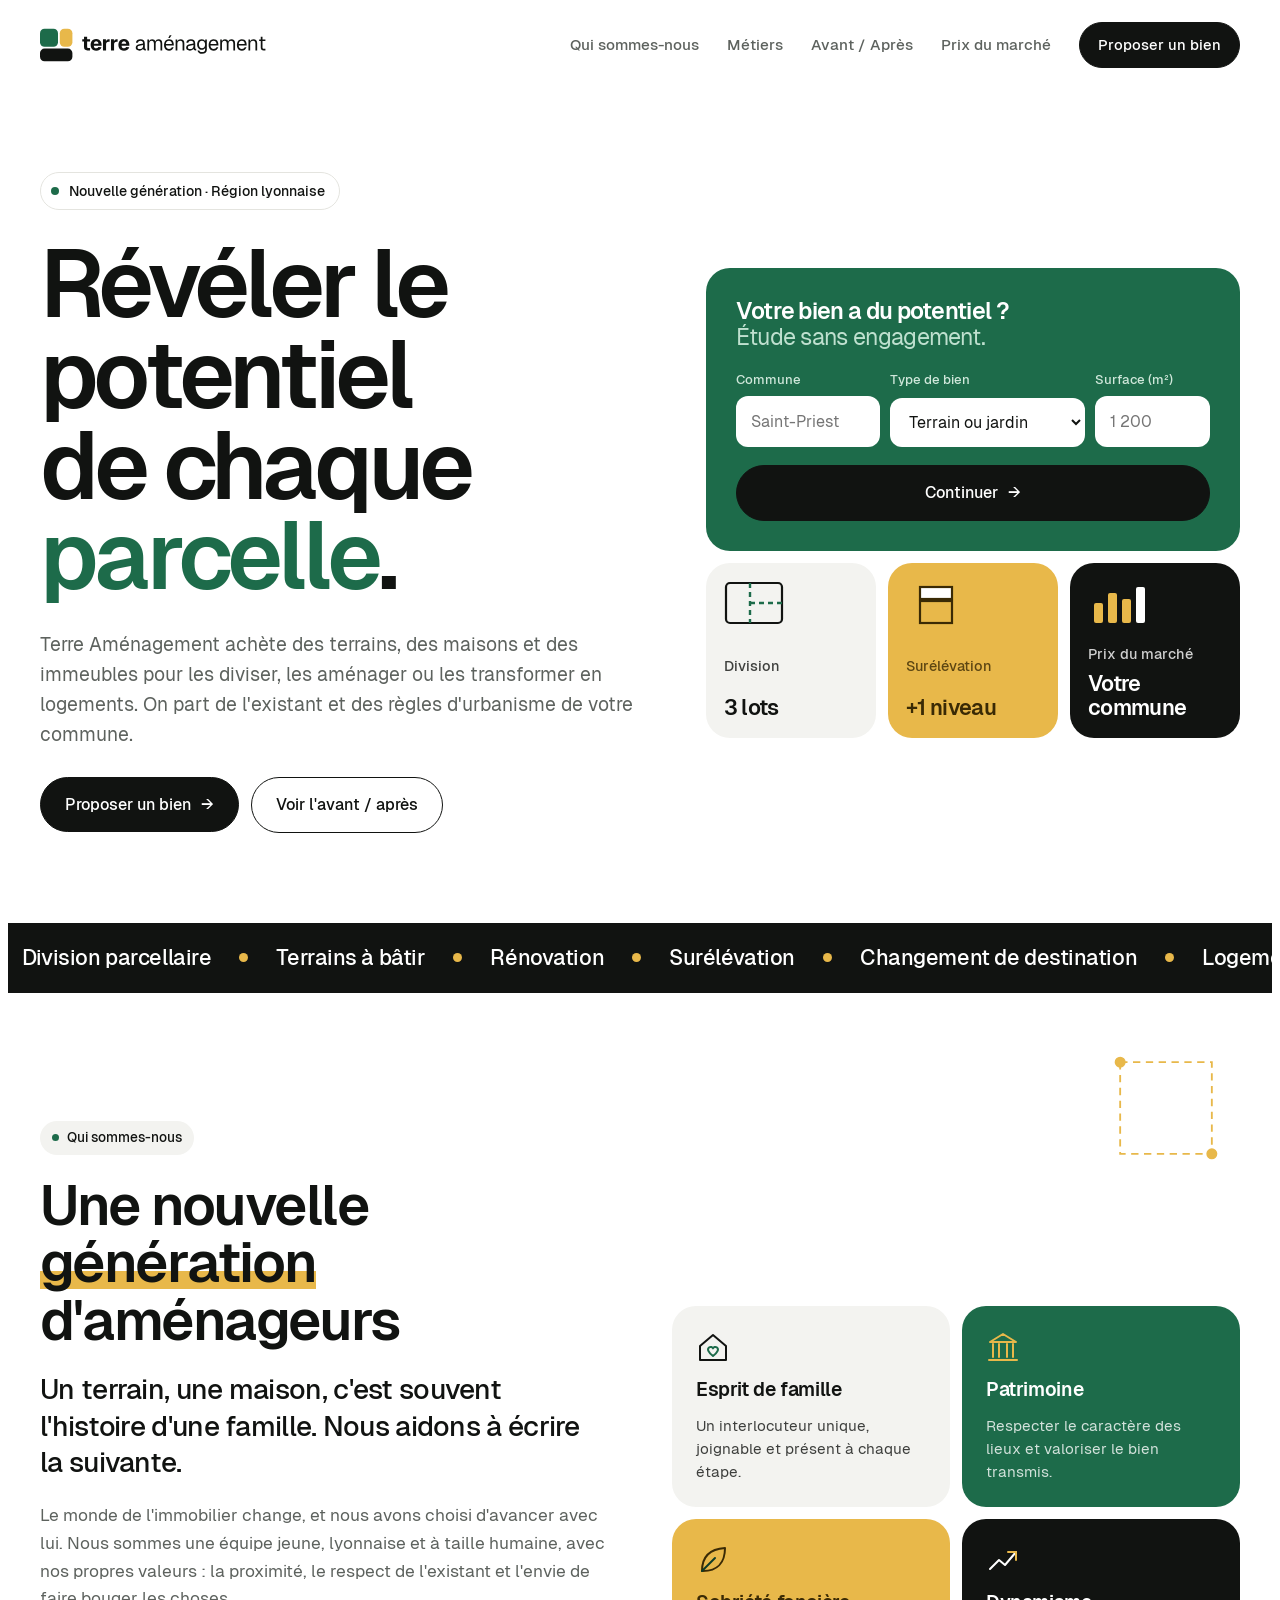
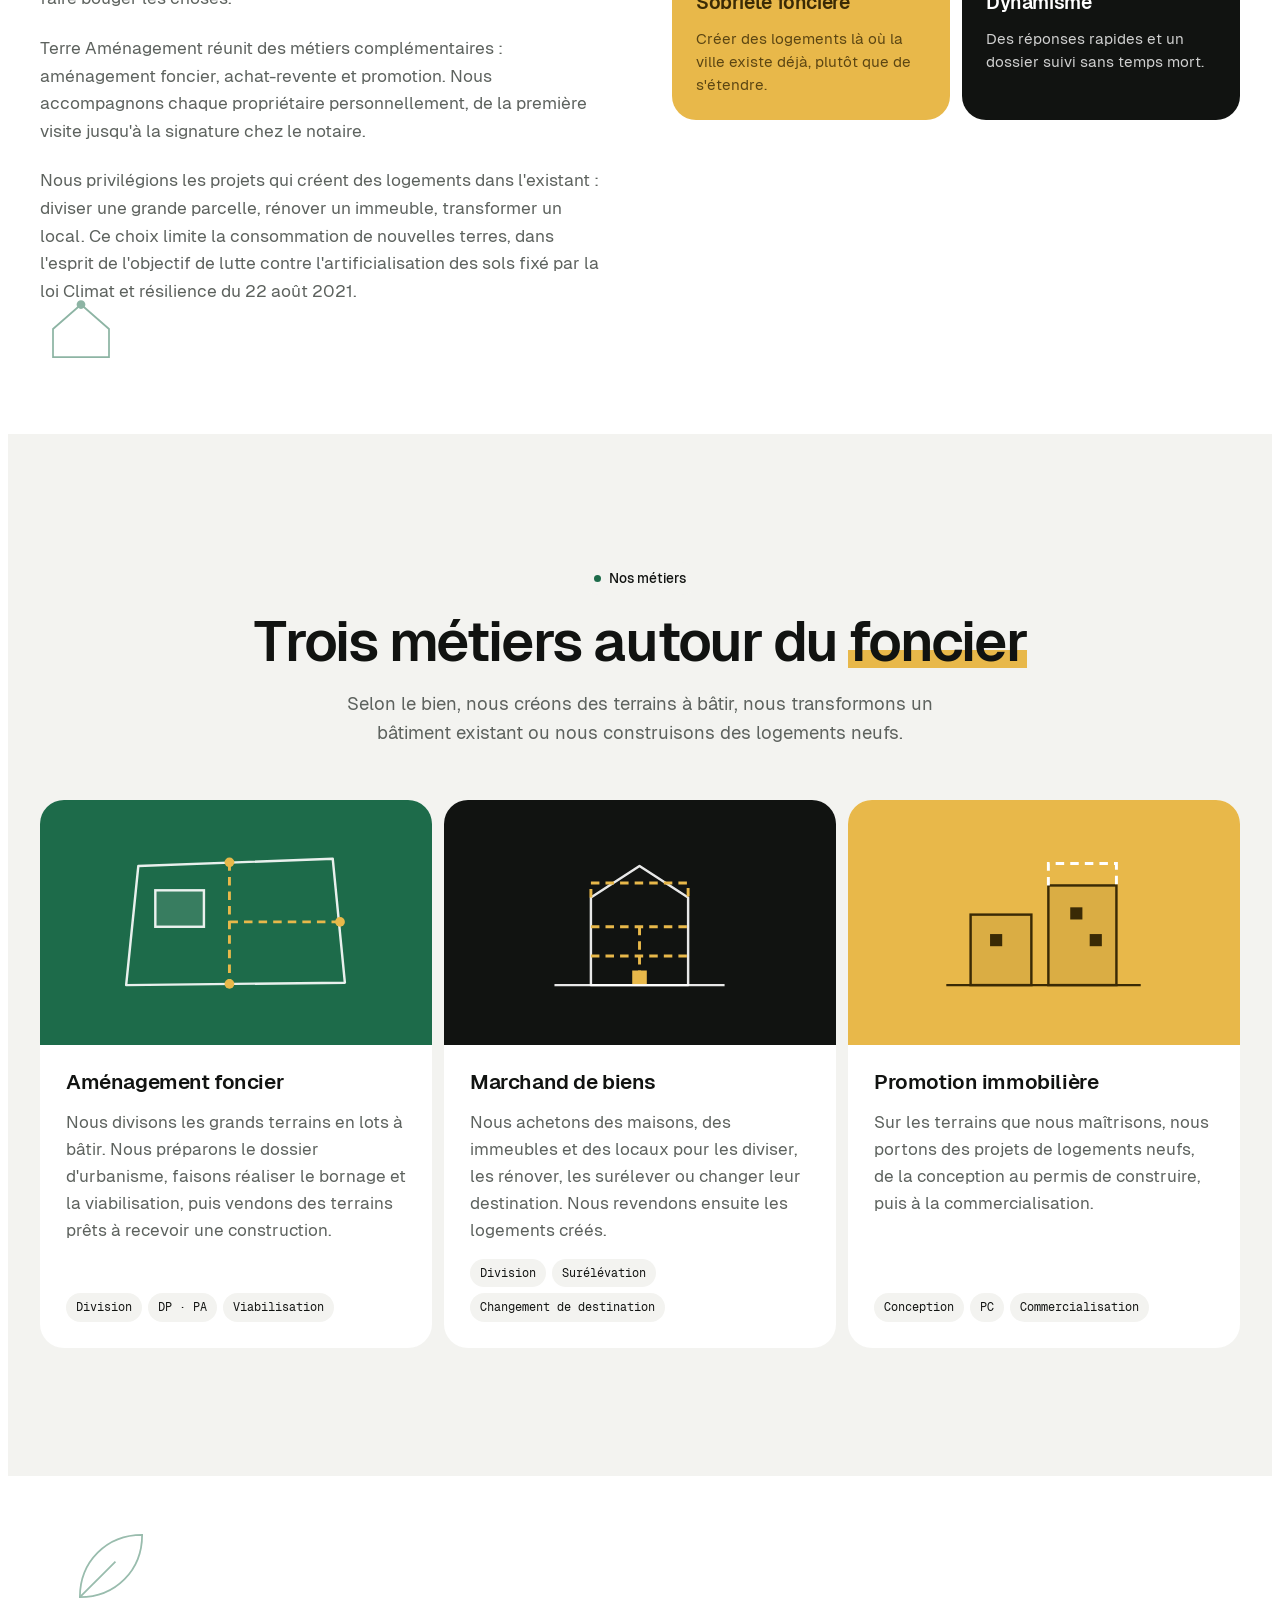
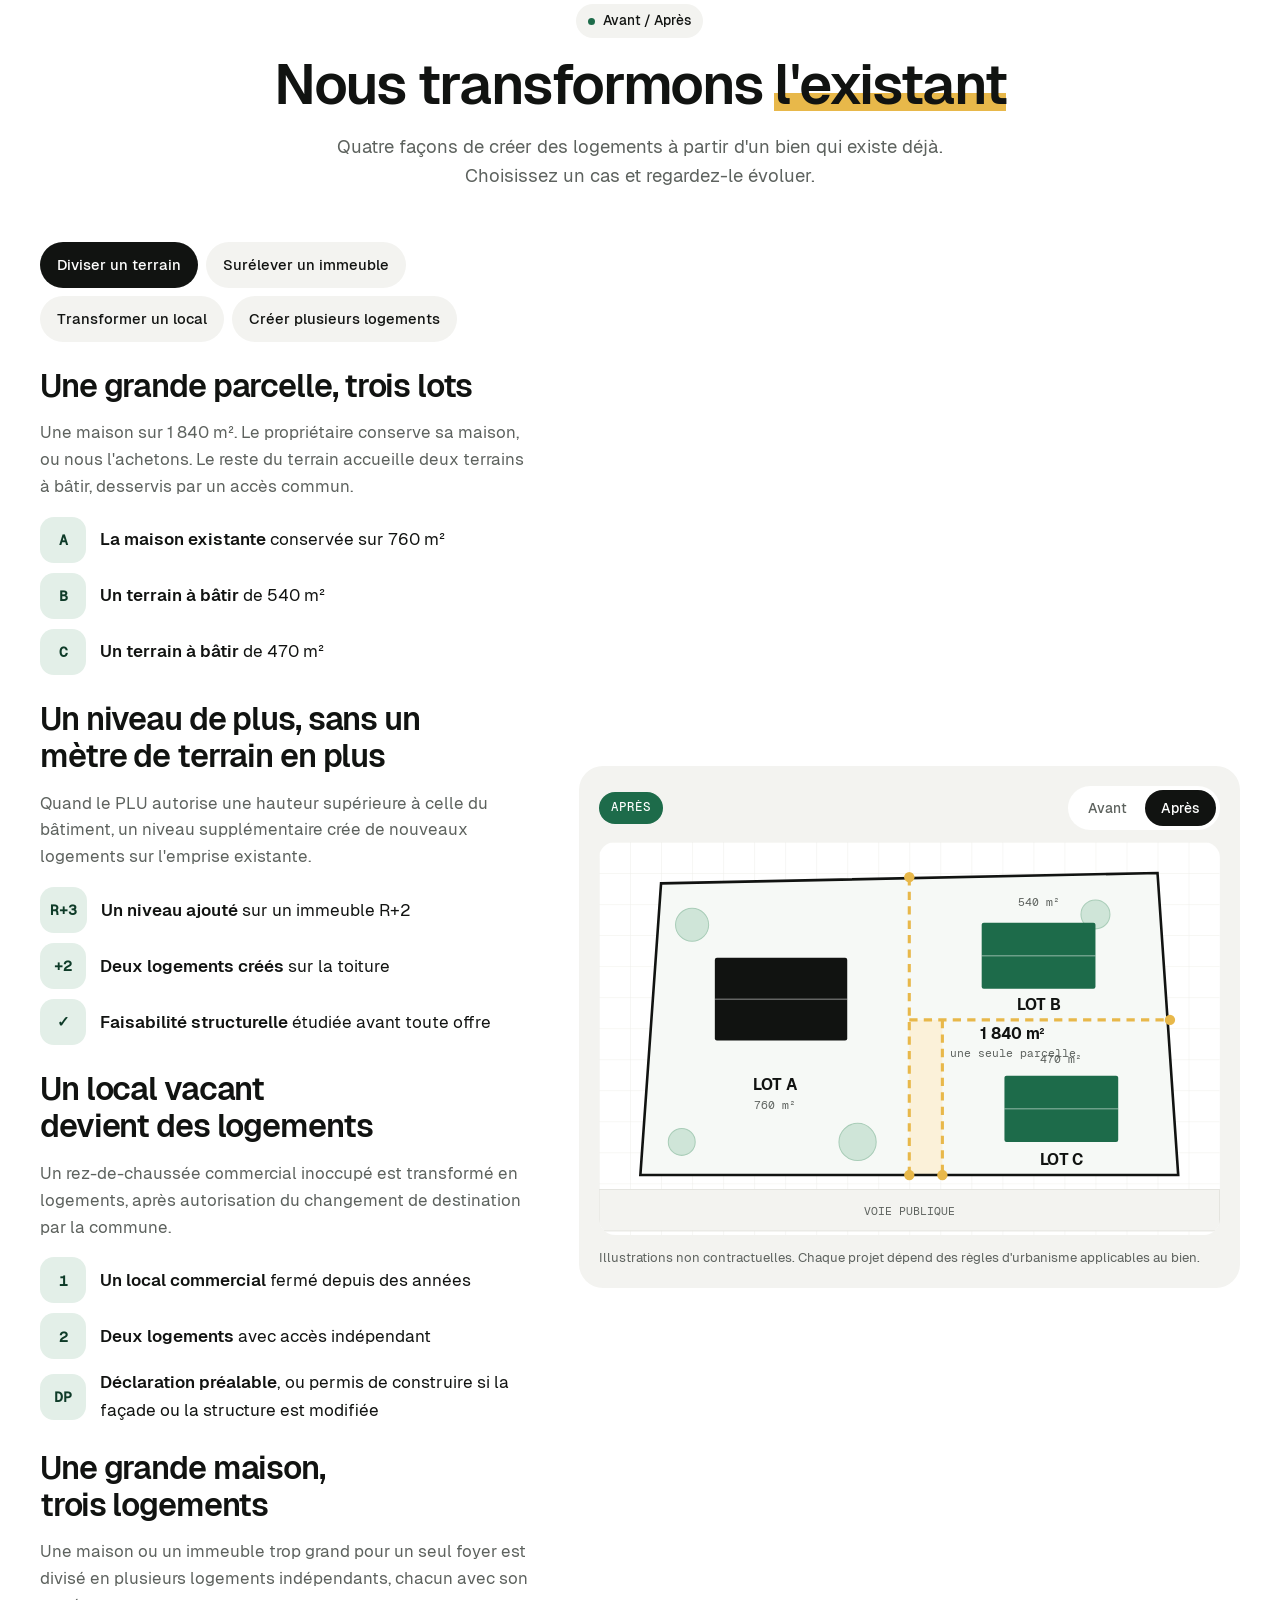
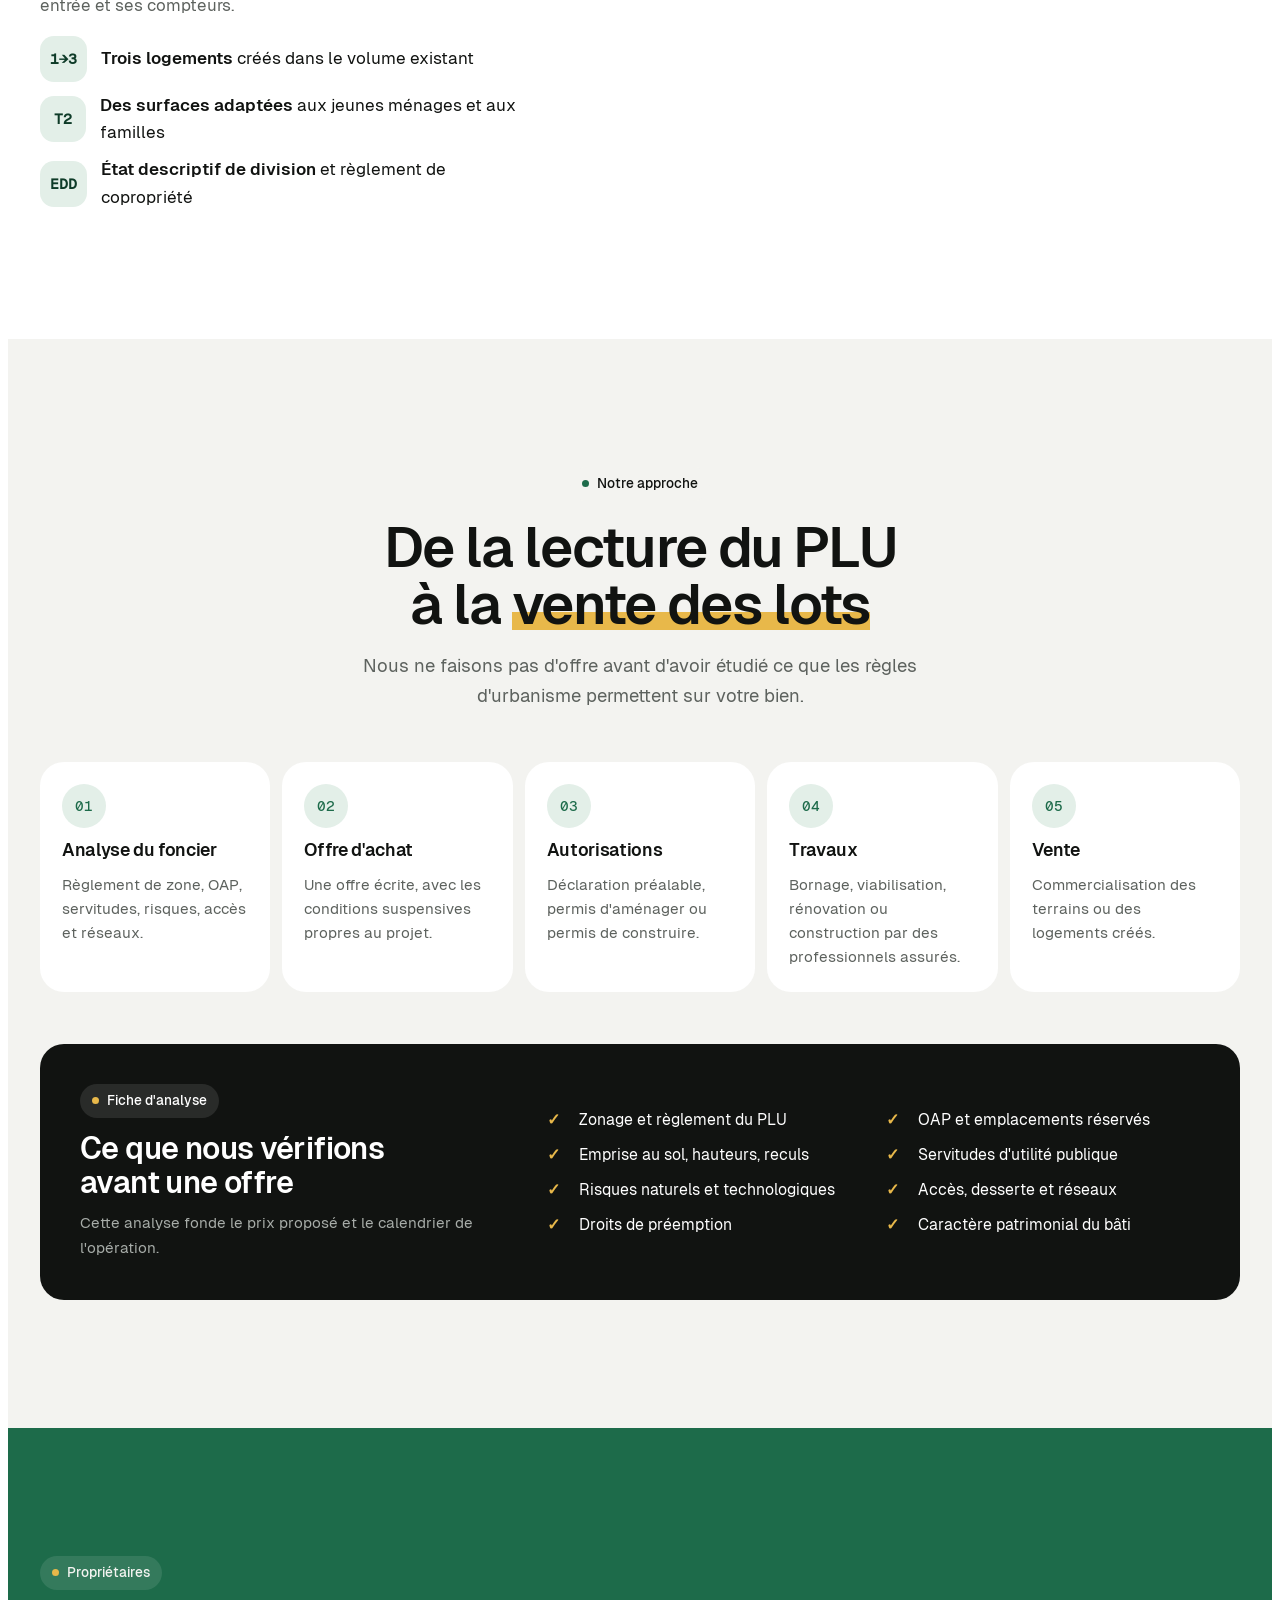
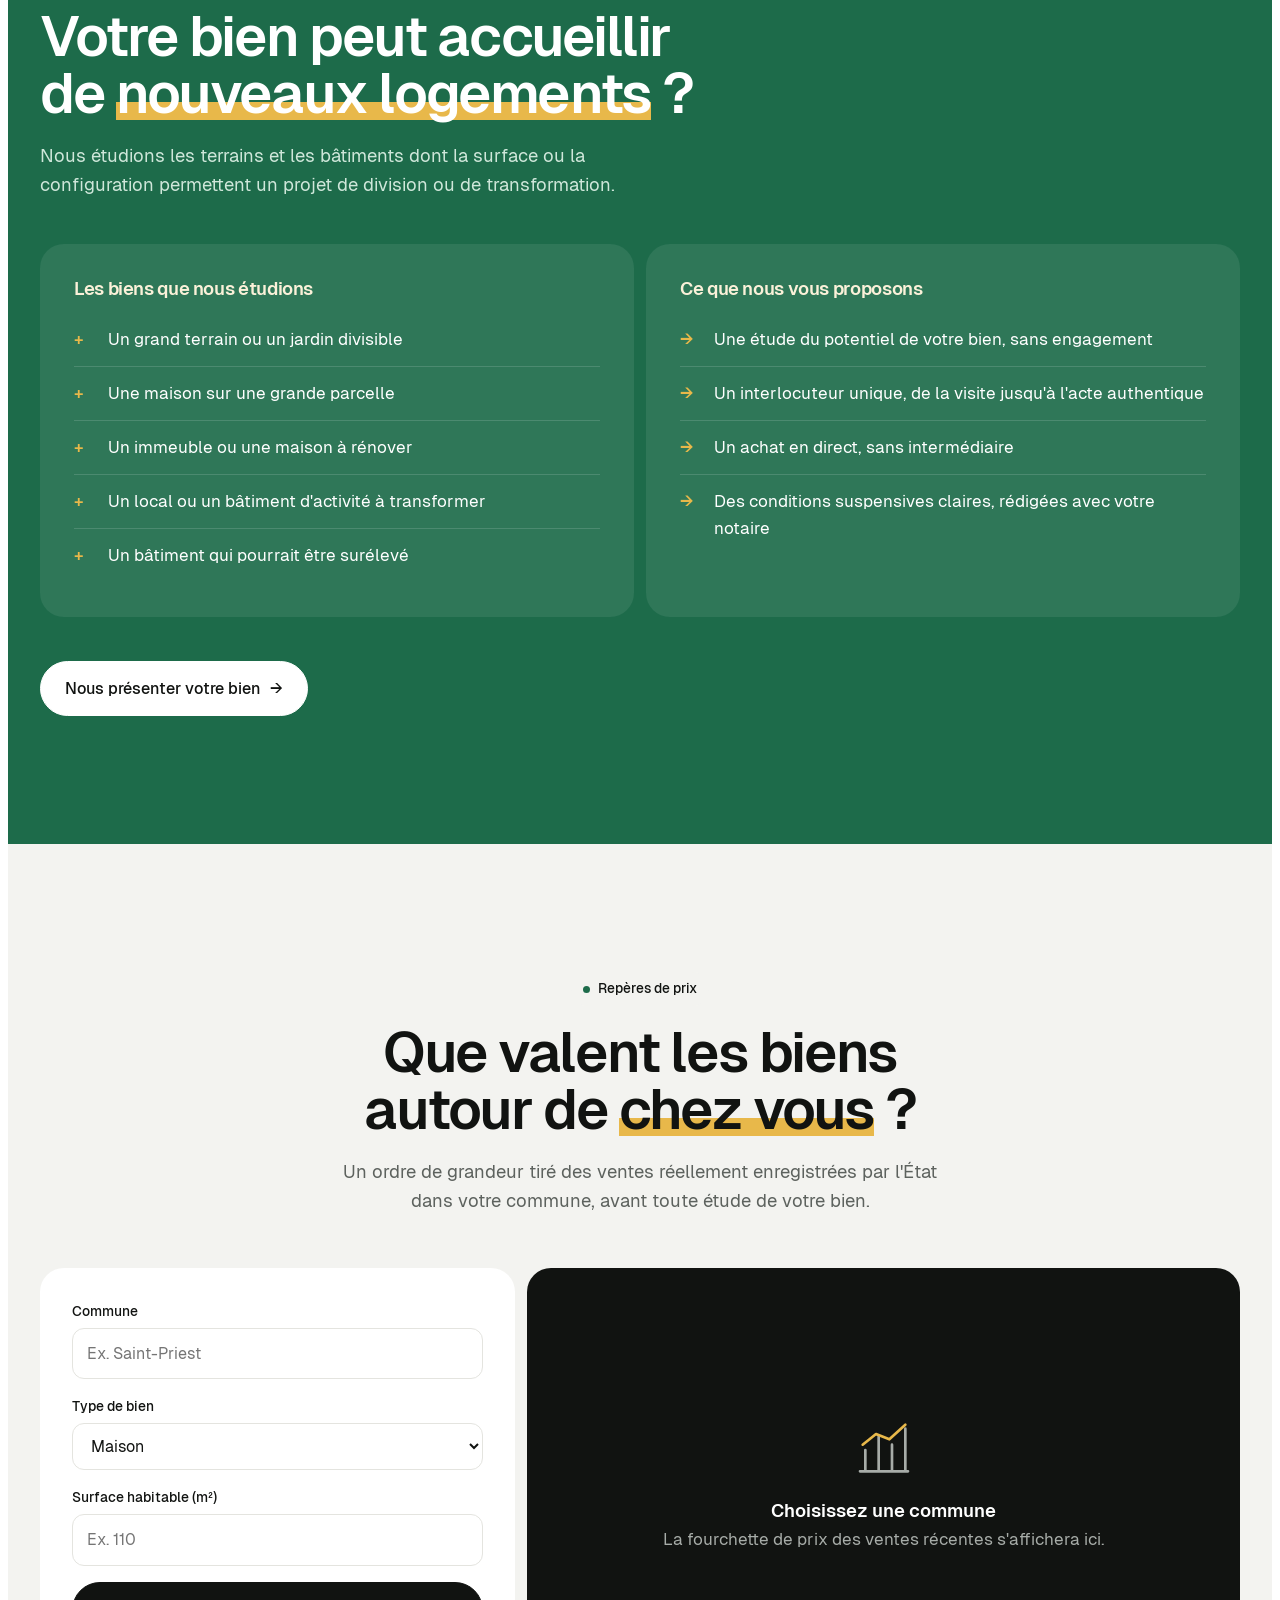
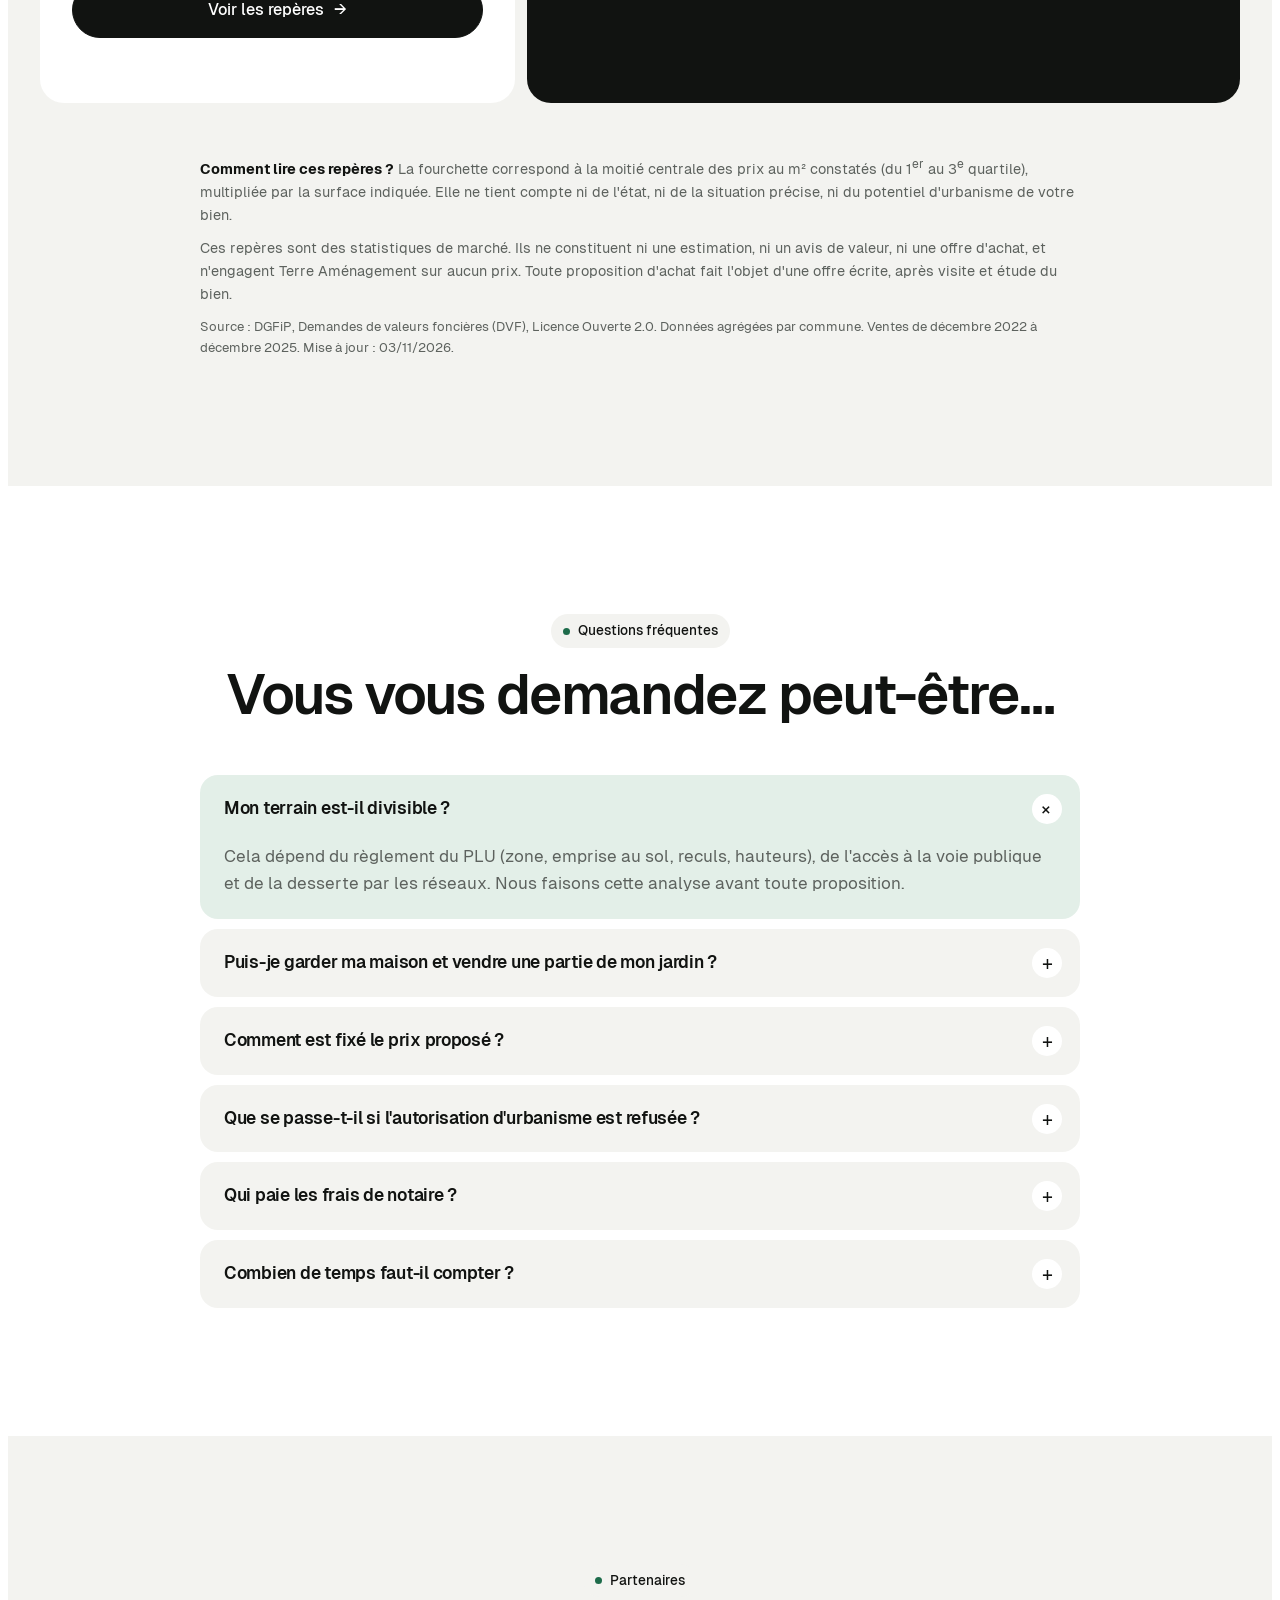
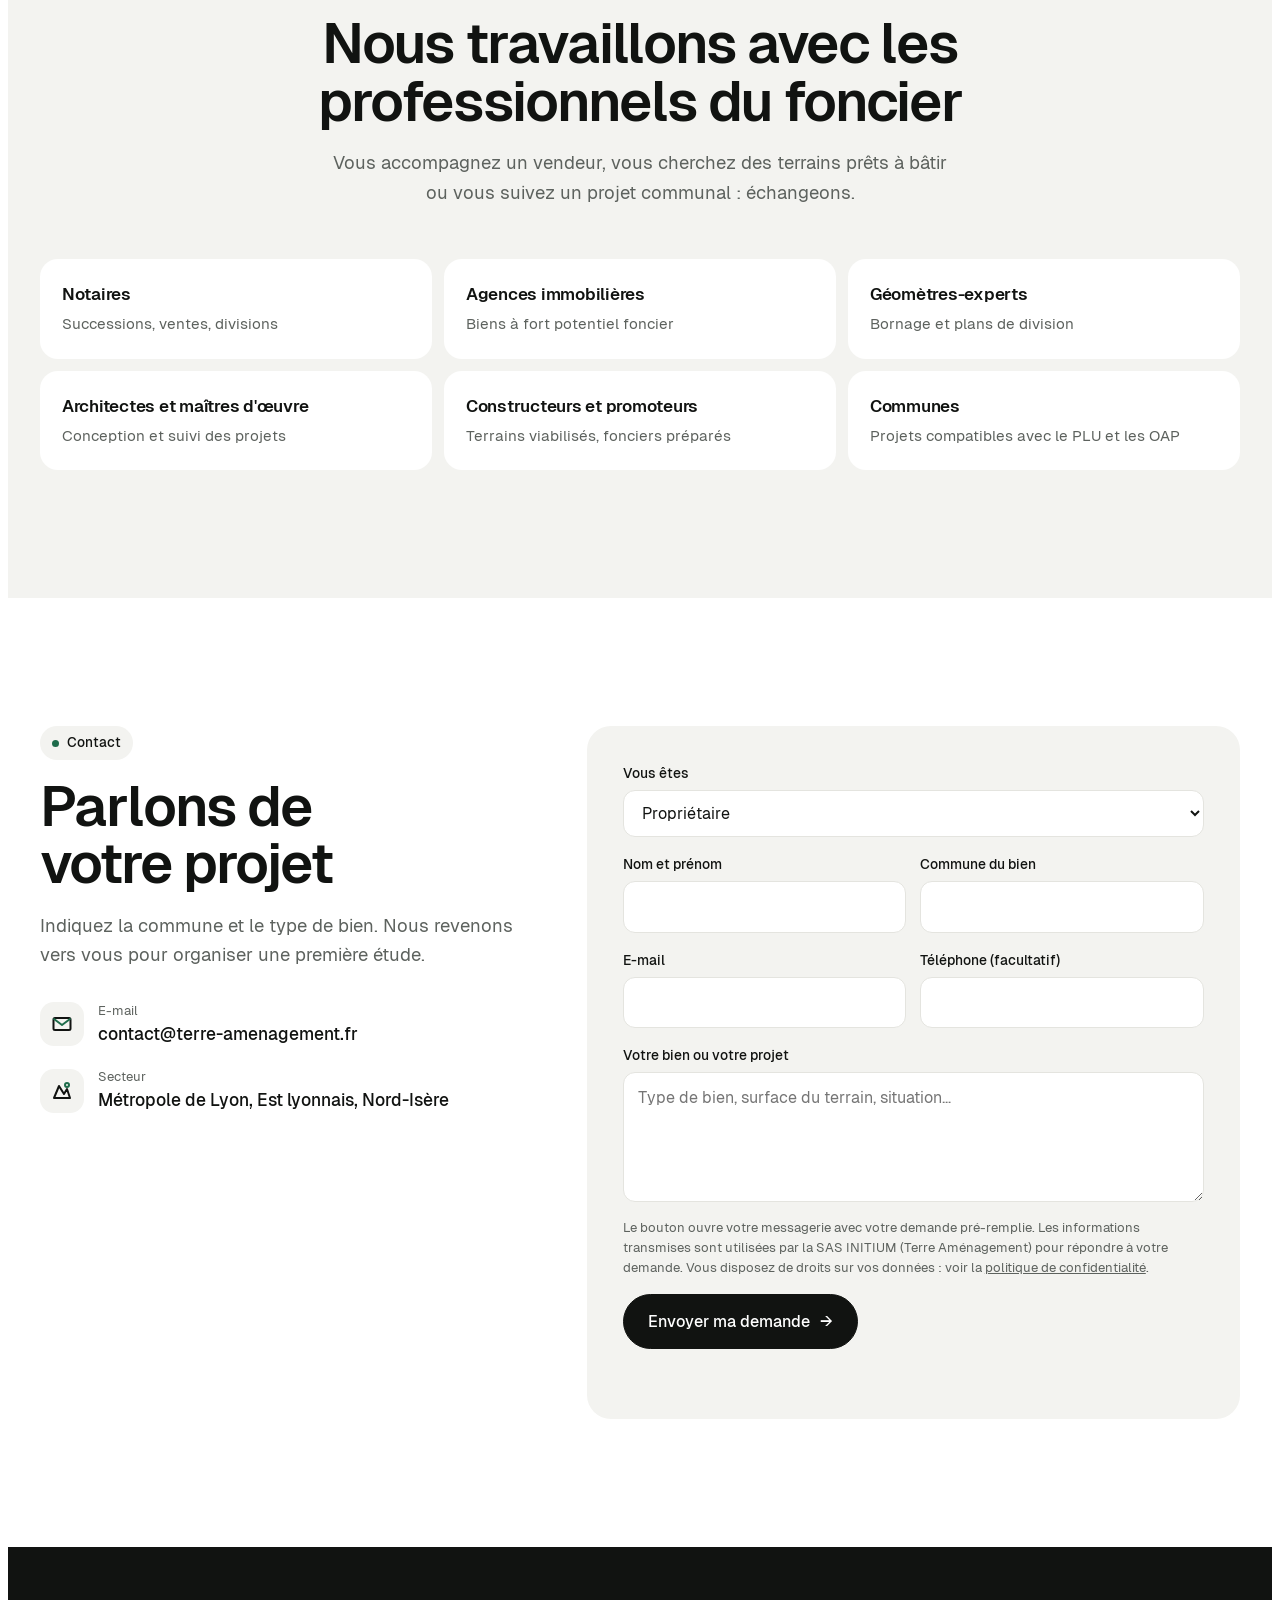
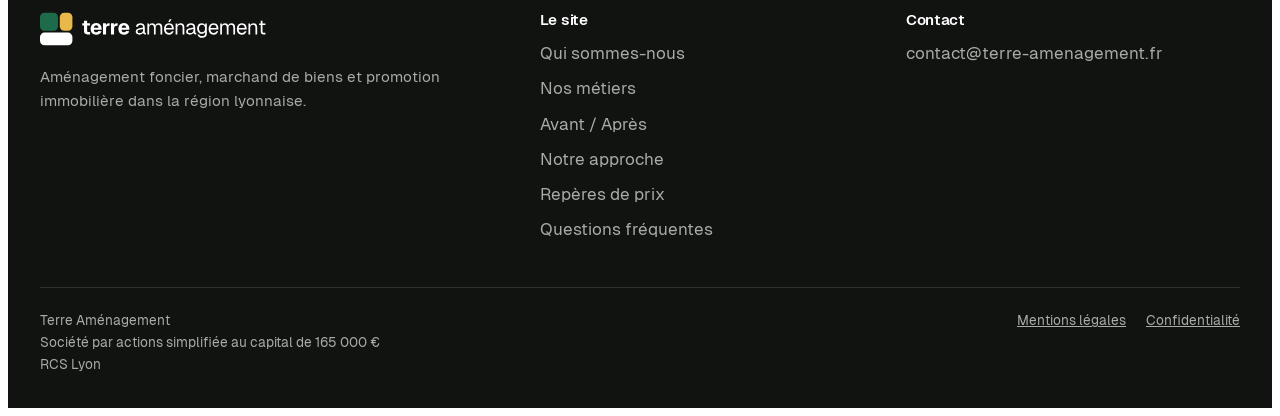
==== commit 196c3e12: "Adresse retirée du bas de page et du bloc contact (mentions légales et données structurées inchangée" ====
--- a/site/index.html
+++ b/site/index.html
@@ -612,7 +612,6 @@
             <p>Indiquez la commune et le type de bien. Nous revenons vers vous pour organiser une première étude.</p>
           </div>
           <dl>
-            <div><dt><span class="ic"><svg class="ico" viewBox="0 0 22 22" aria-hidden="true"><path class="s" d="M11 20 C6 14 4 11 4 8.5 A7 7 0 0 1 18 8.5 C18 11 16 14 11 20 Z"/><circle class="g" cx="11" cy="8.5" r="2.5"/></svg></span>Adresse</dt><dd>12 rue de la Part-Dieu, 69003 Lyon</dd></div>
             <div><dt><span class="ic"><svg class="ico" viewBox="0 0 22 22" aria-hidden="true"><rect class="s" x="2.5" y="5" width="17" height="12" rx="1.5"/><path class="g" d="M3 6 L11 12 L19 6"/></svg></span>E-mail</dt><dd>contact@terre-amenagement.fr</dd></div>
             <div><dt><span class="ic"><svg class="ico" viewBox="0 0 22 22" aria-hidden="true"><path class="s" d="M3 18 L8 6 L13 14 L16 9 L19 18 Z"/><circle class="g" cx="16" cy="5" r="2"/></svg></span>Secteur</dt><dd>Métropole de Lyon, Est lyonnais, Nord-Isère</dd></div>
           </dl>
@@ -673,7 +672,6 @@
       <div>
         <h3>Contact</h3>
         <ul>
-          <li>12 rue de la Part-Dieu<br>69003 Lyon</li>
           <li>contact@terre-amenagement.fr</li>
         </ul>
       </div>
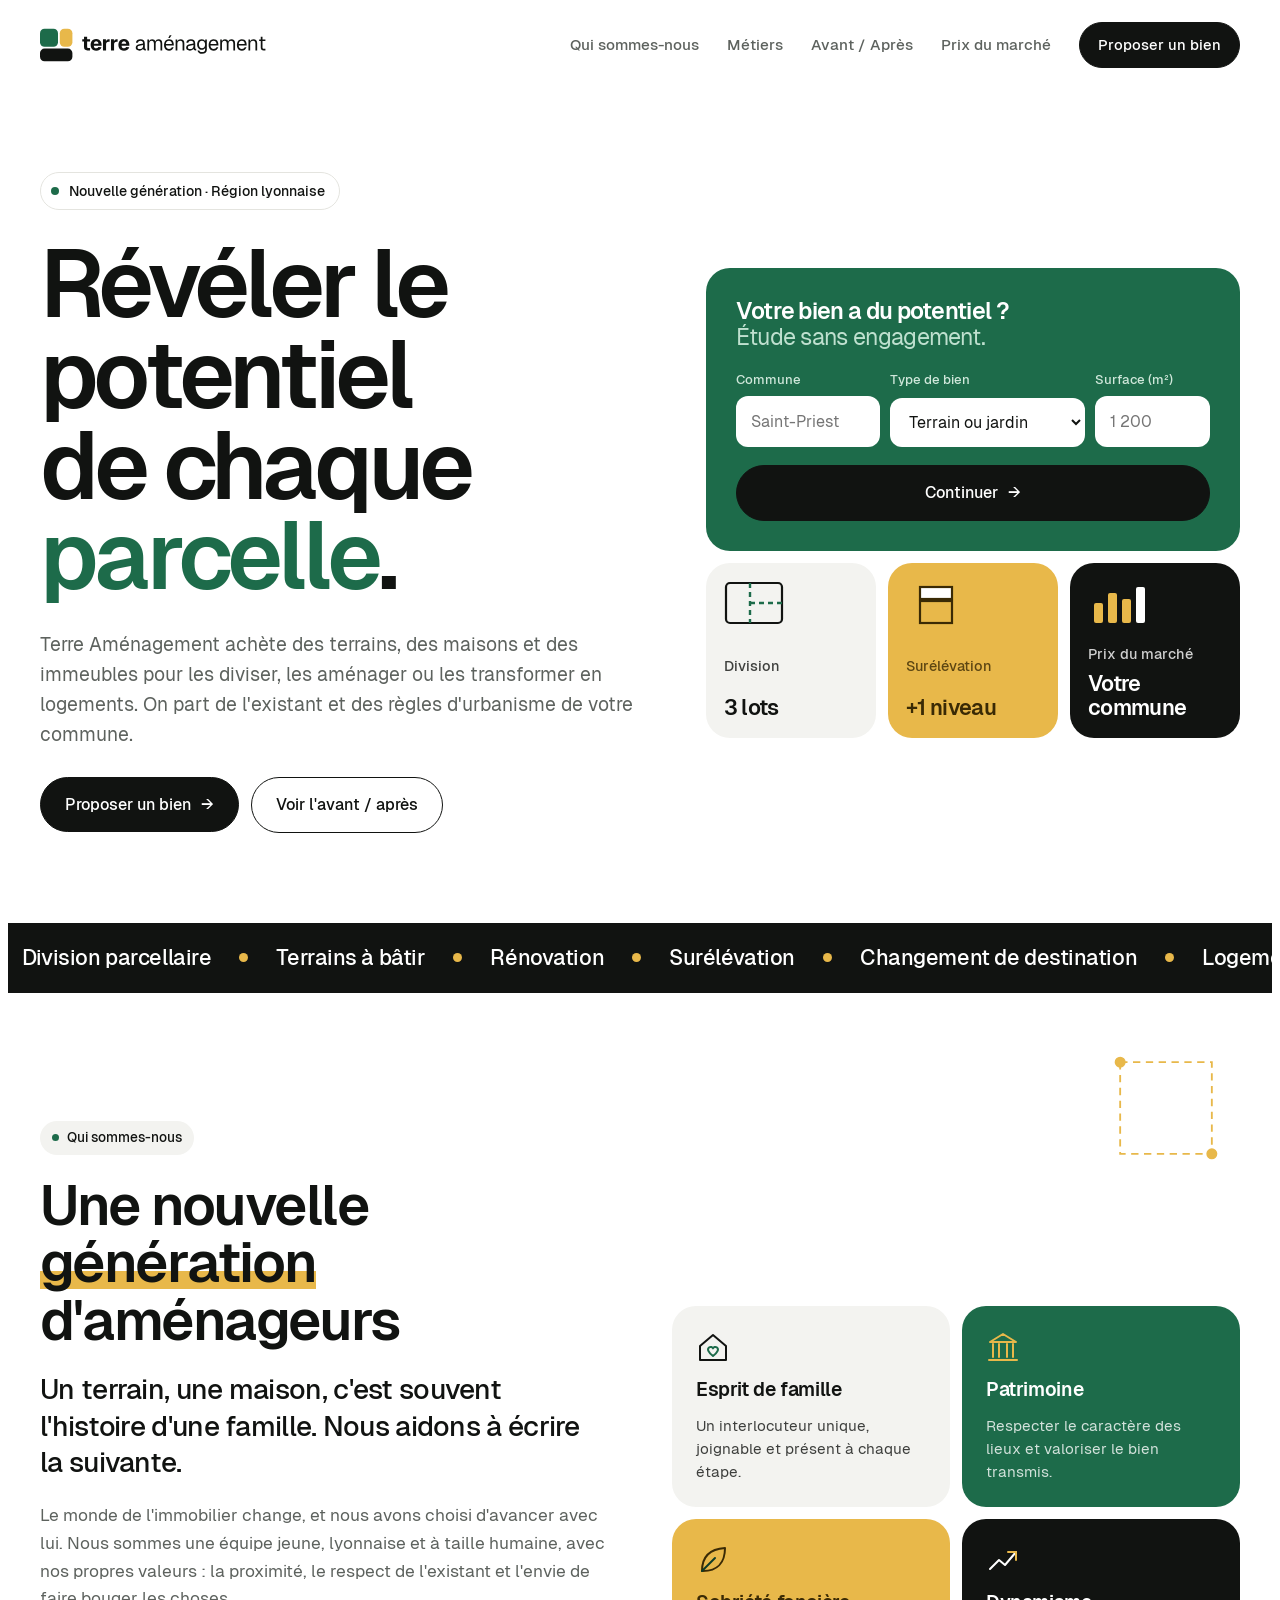
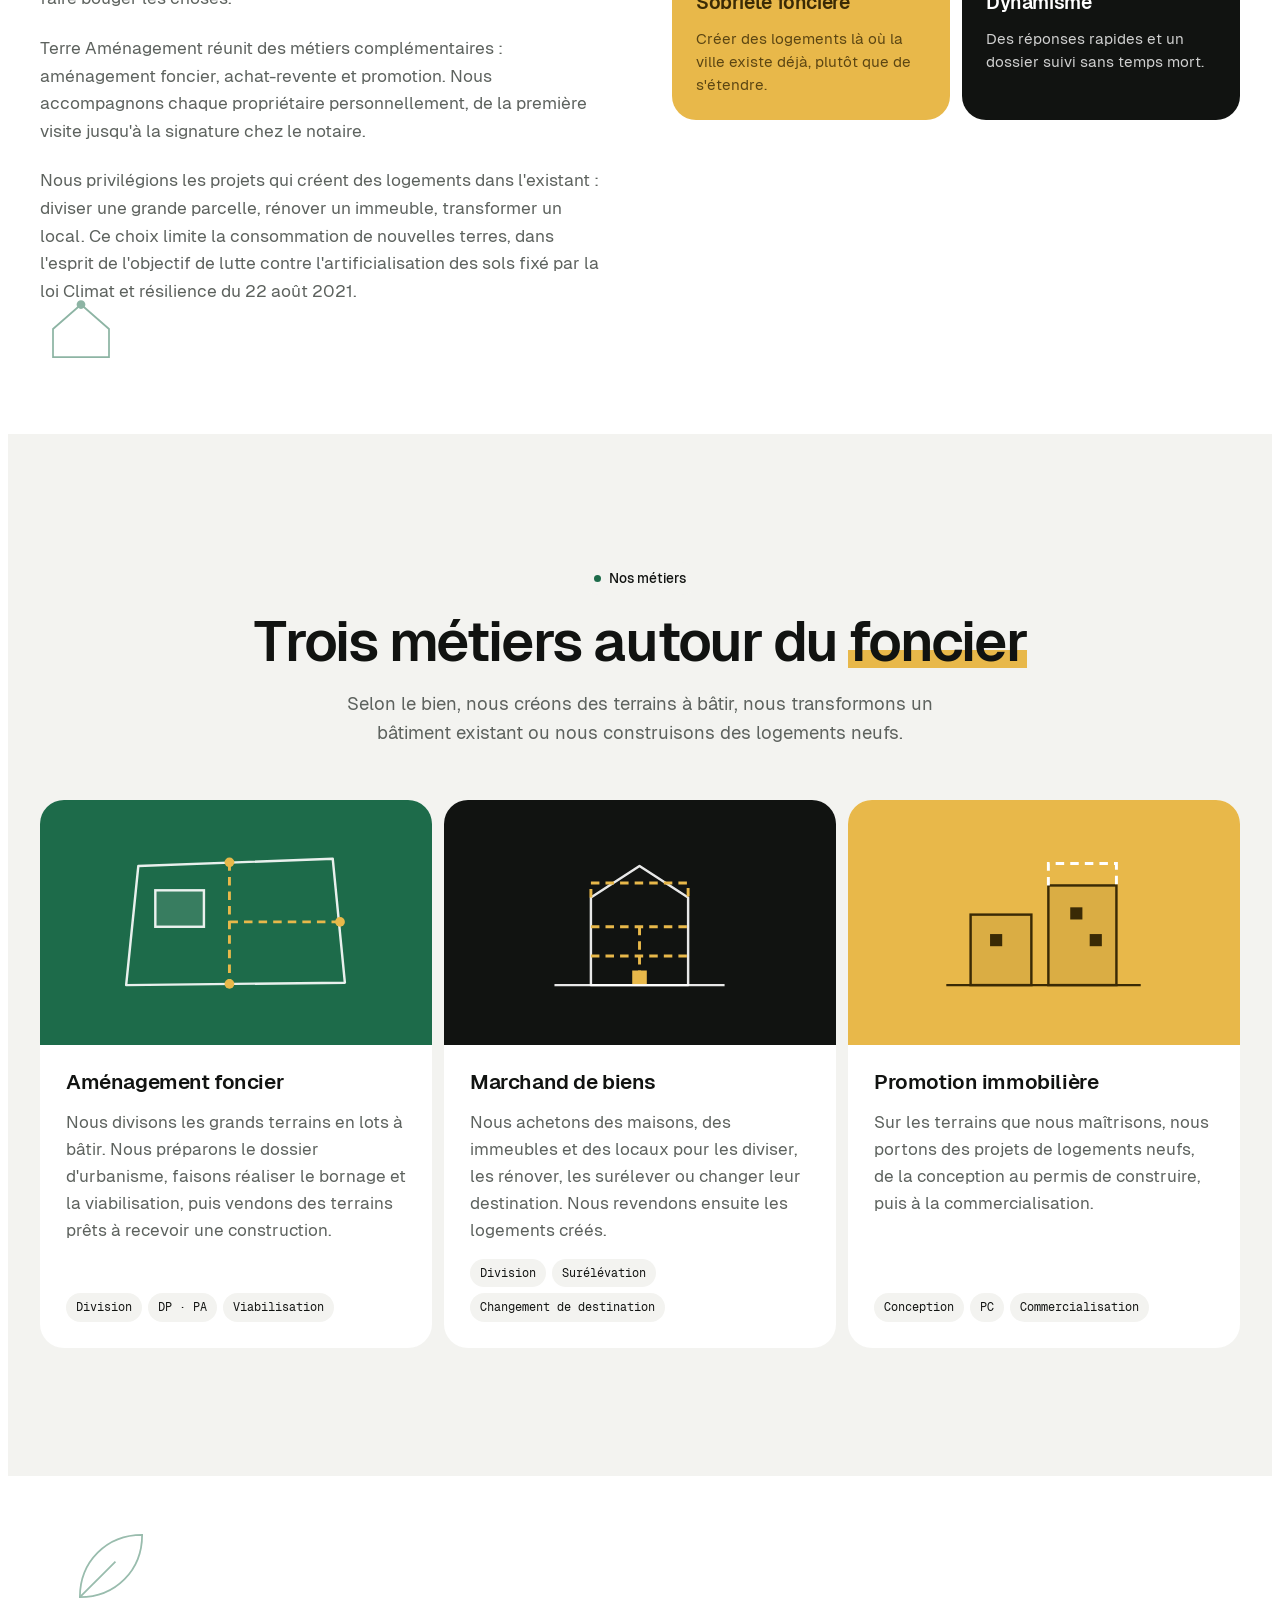
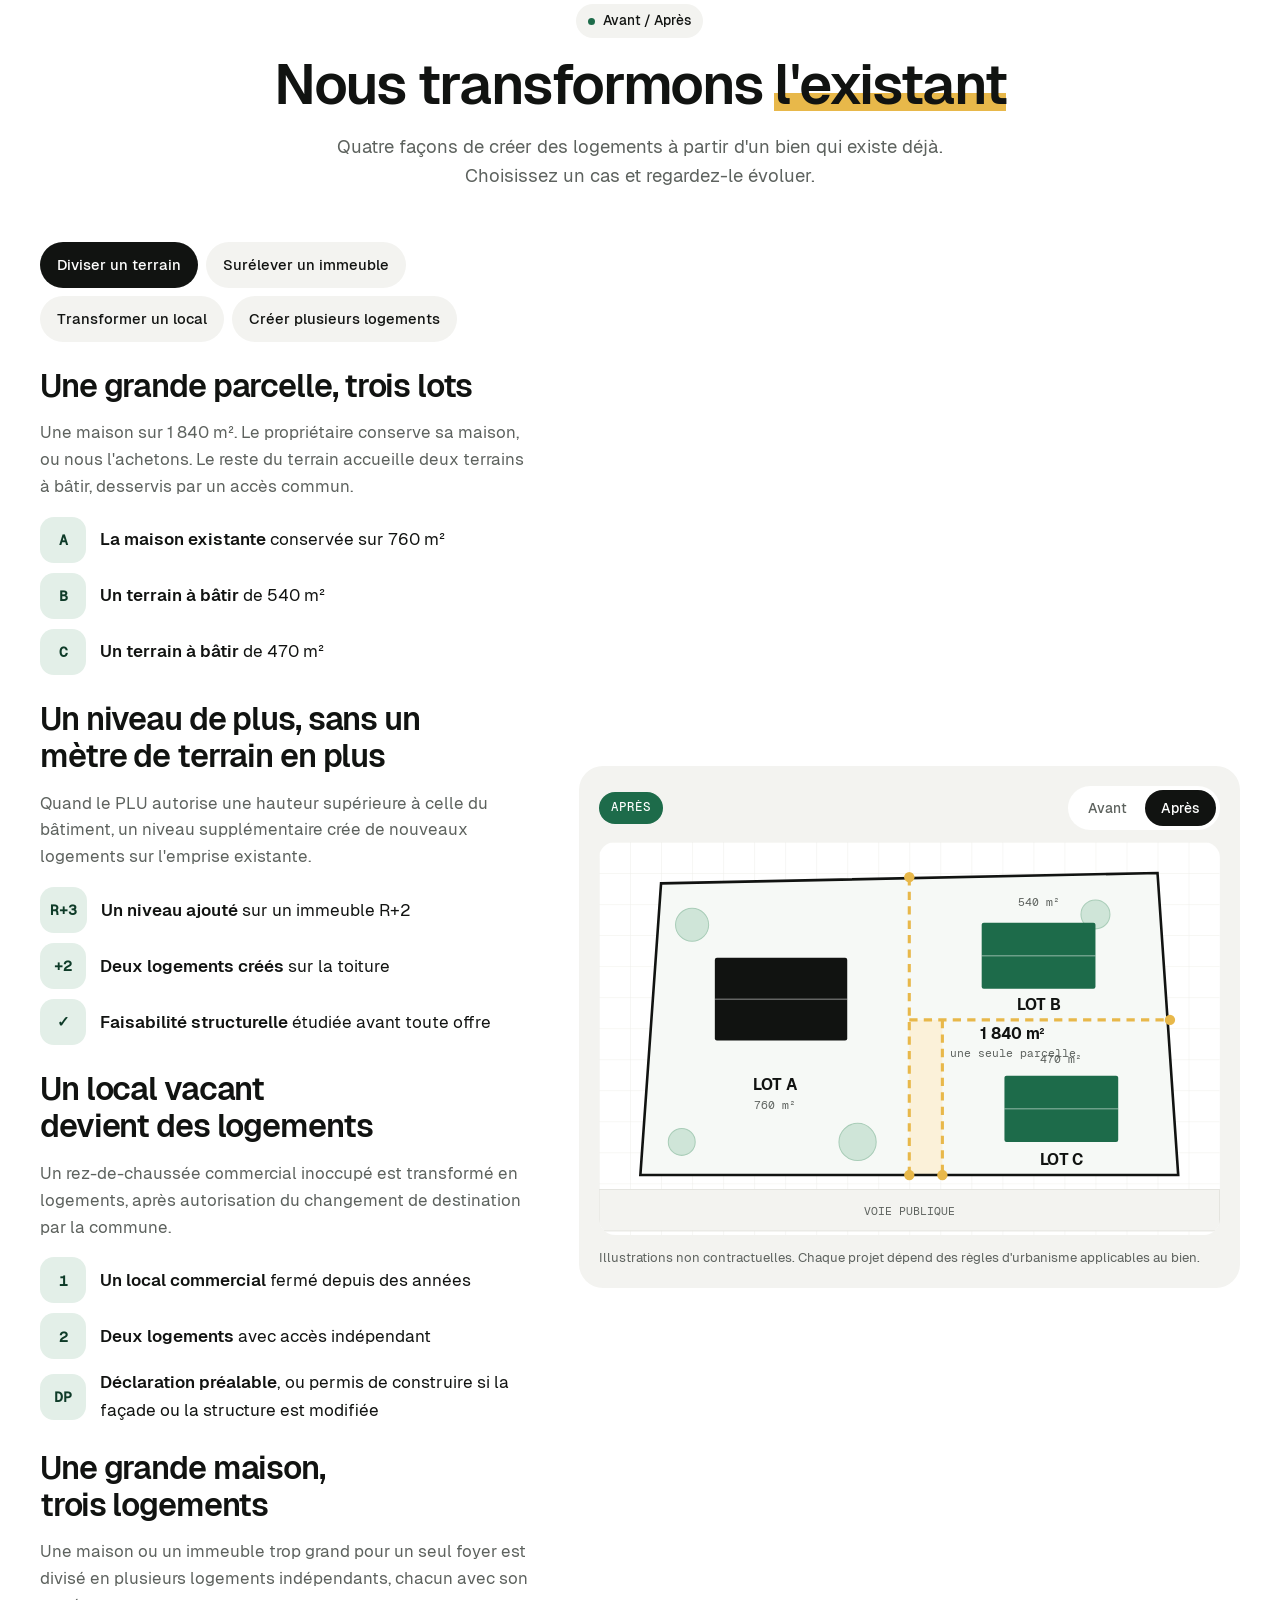
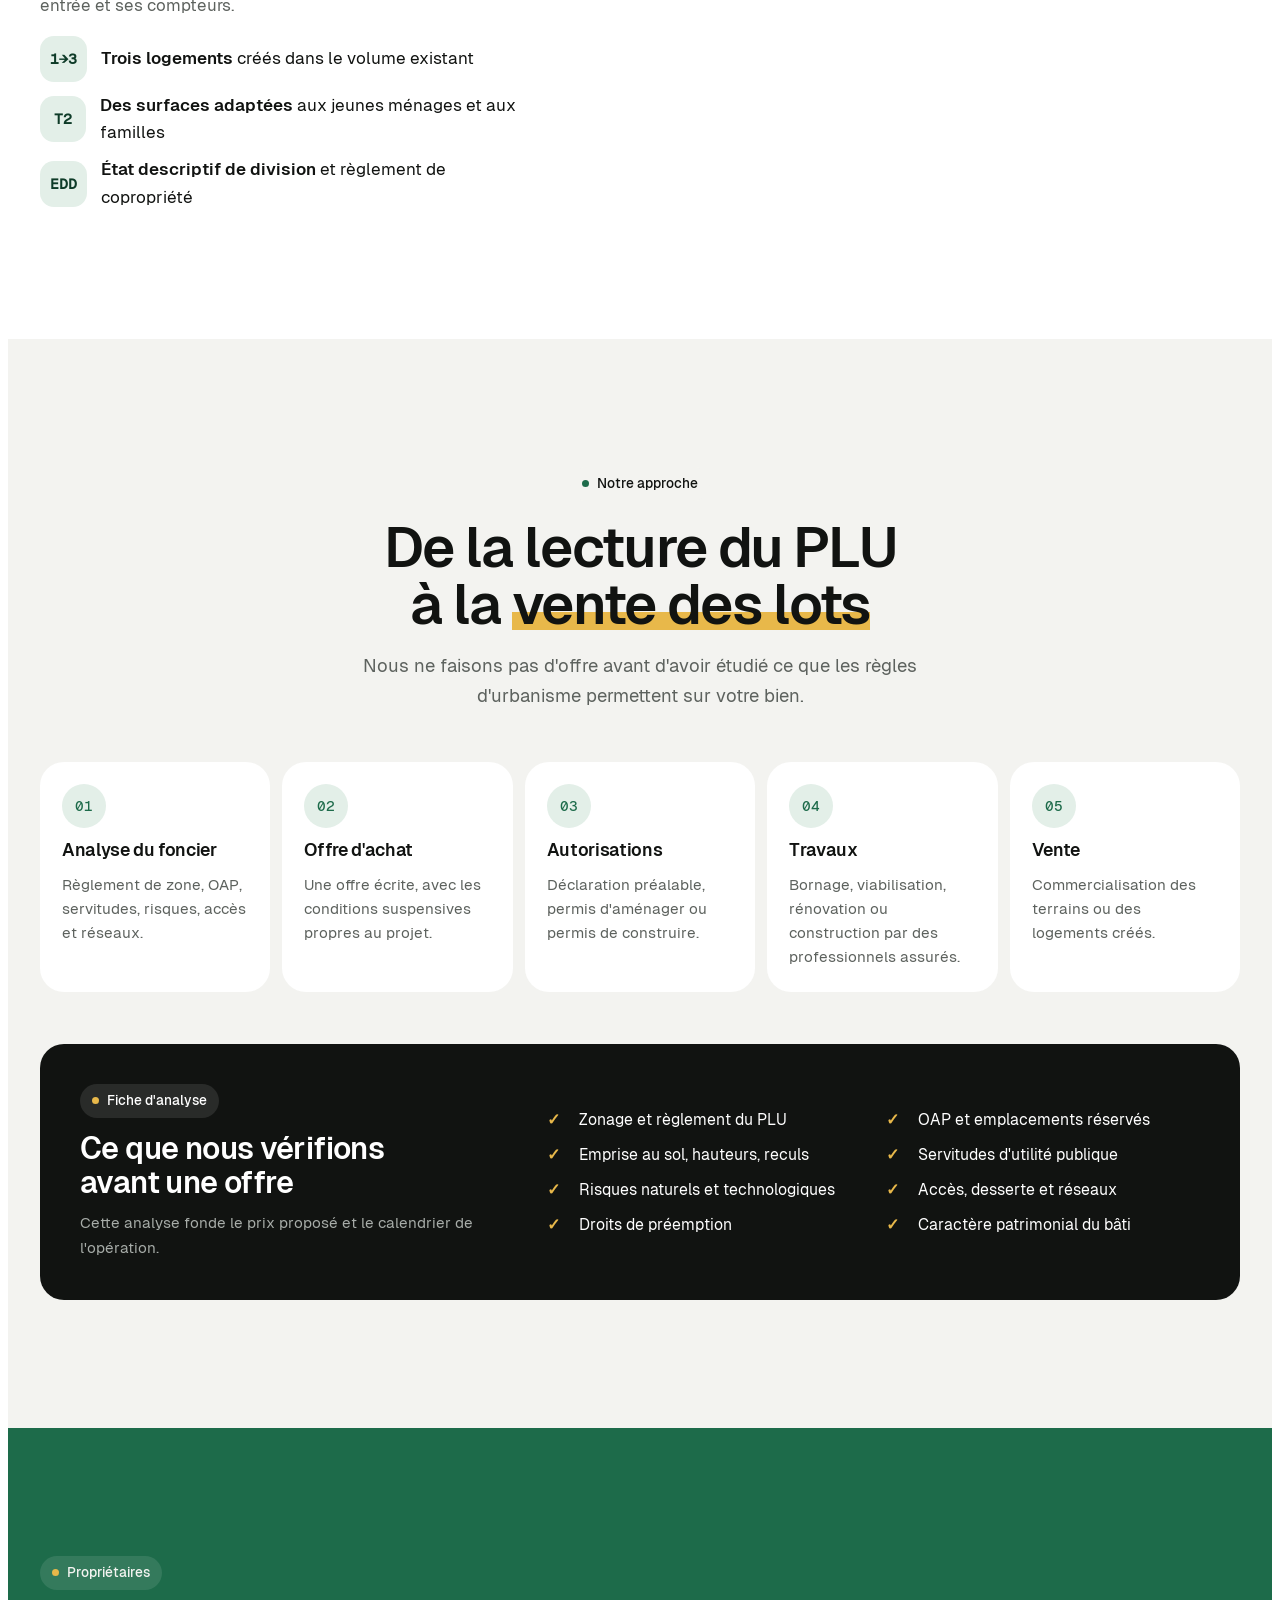
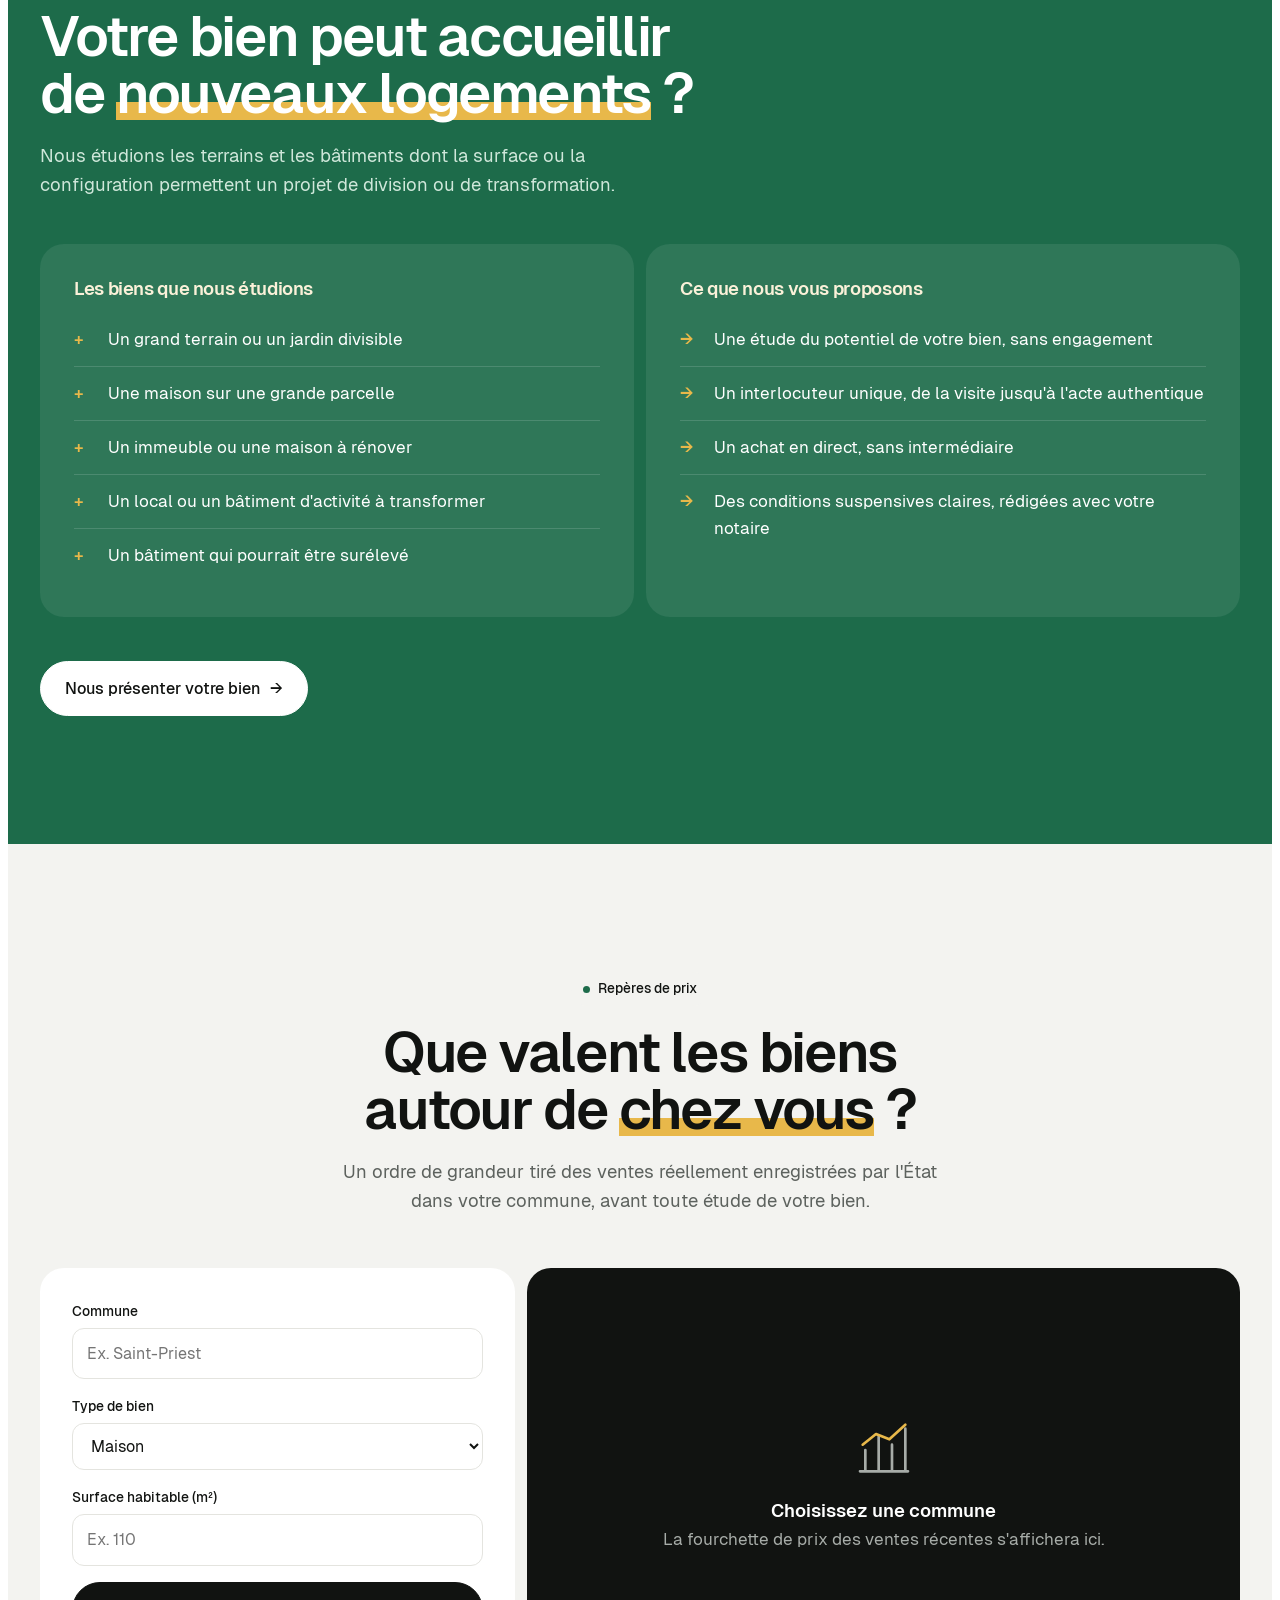
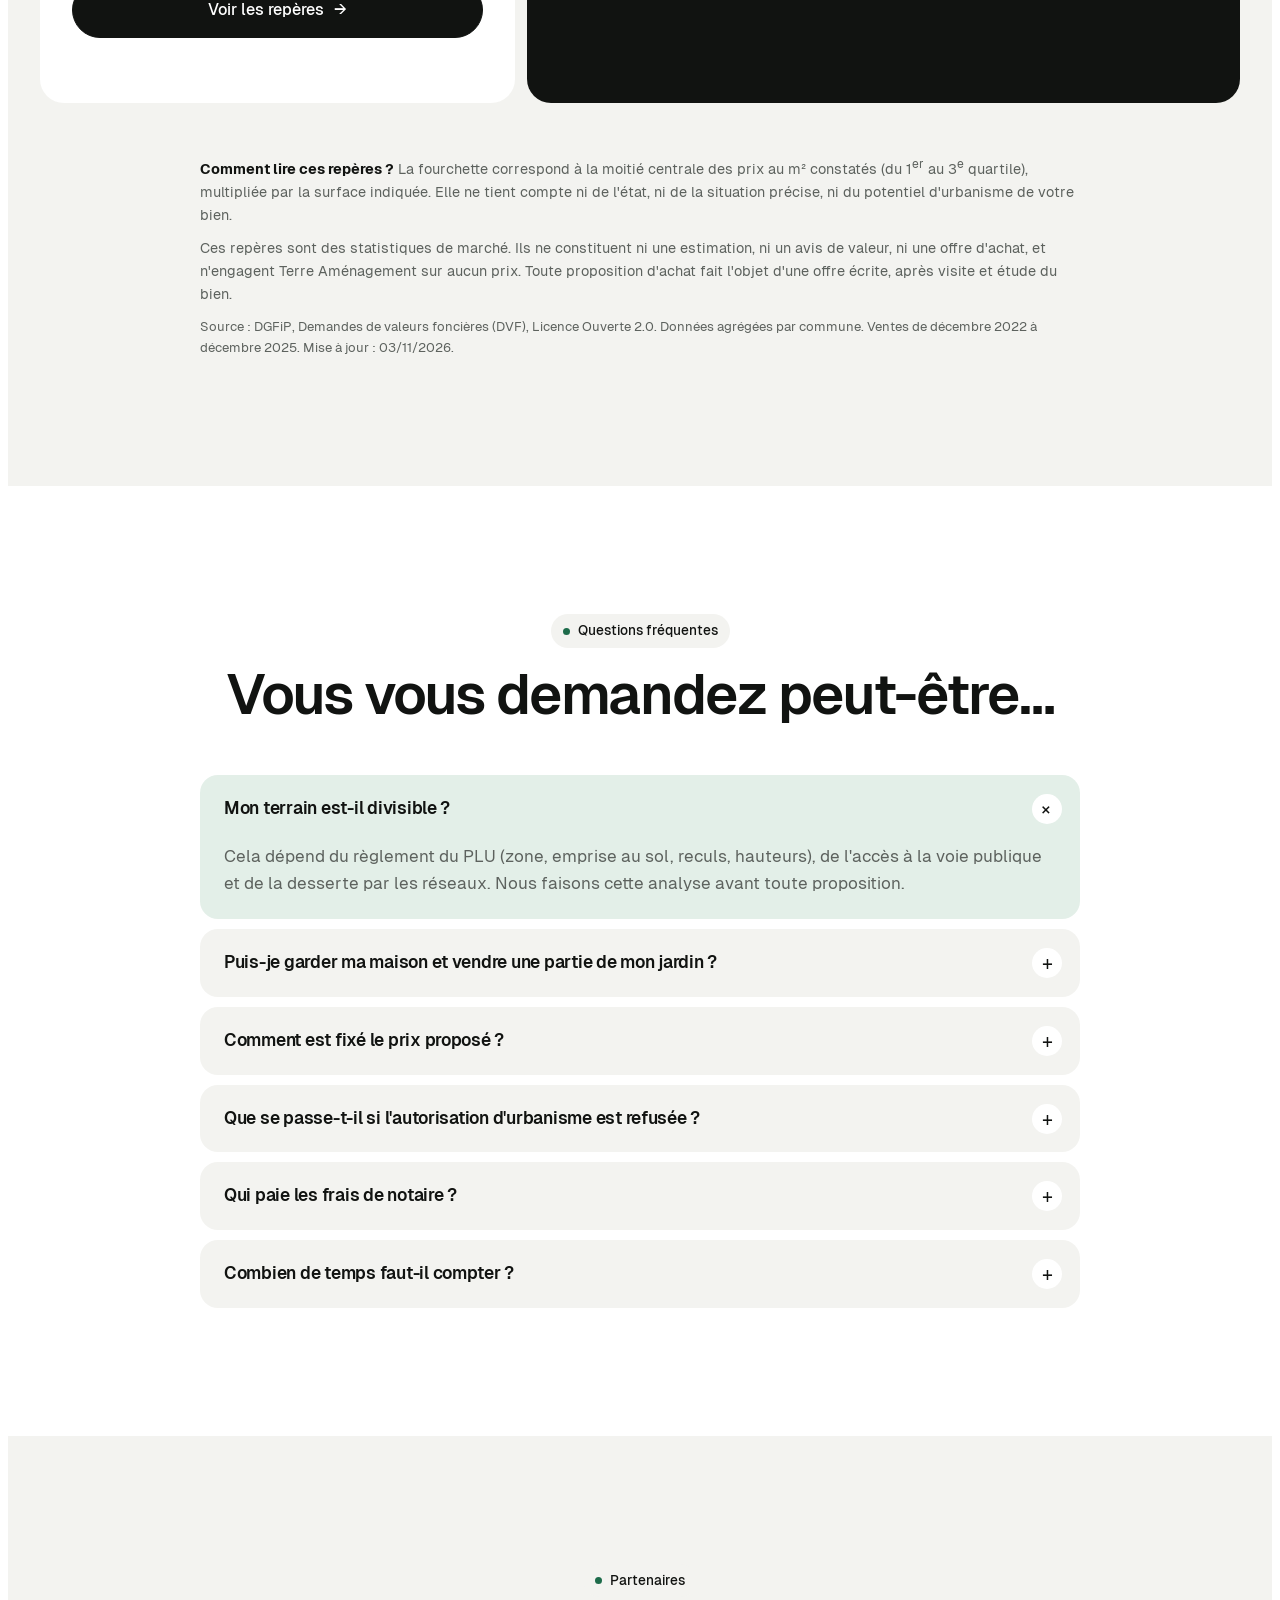
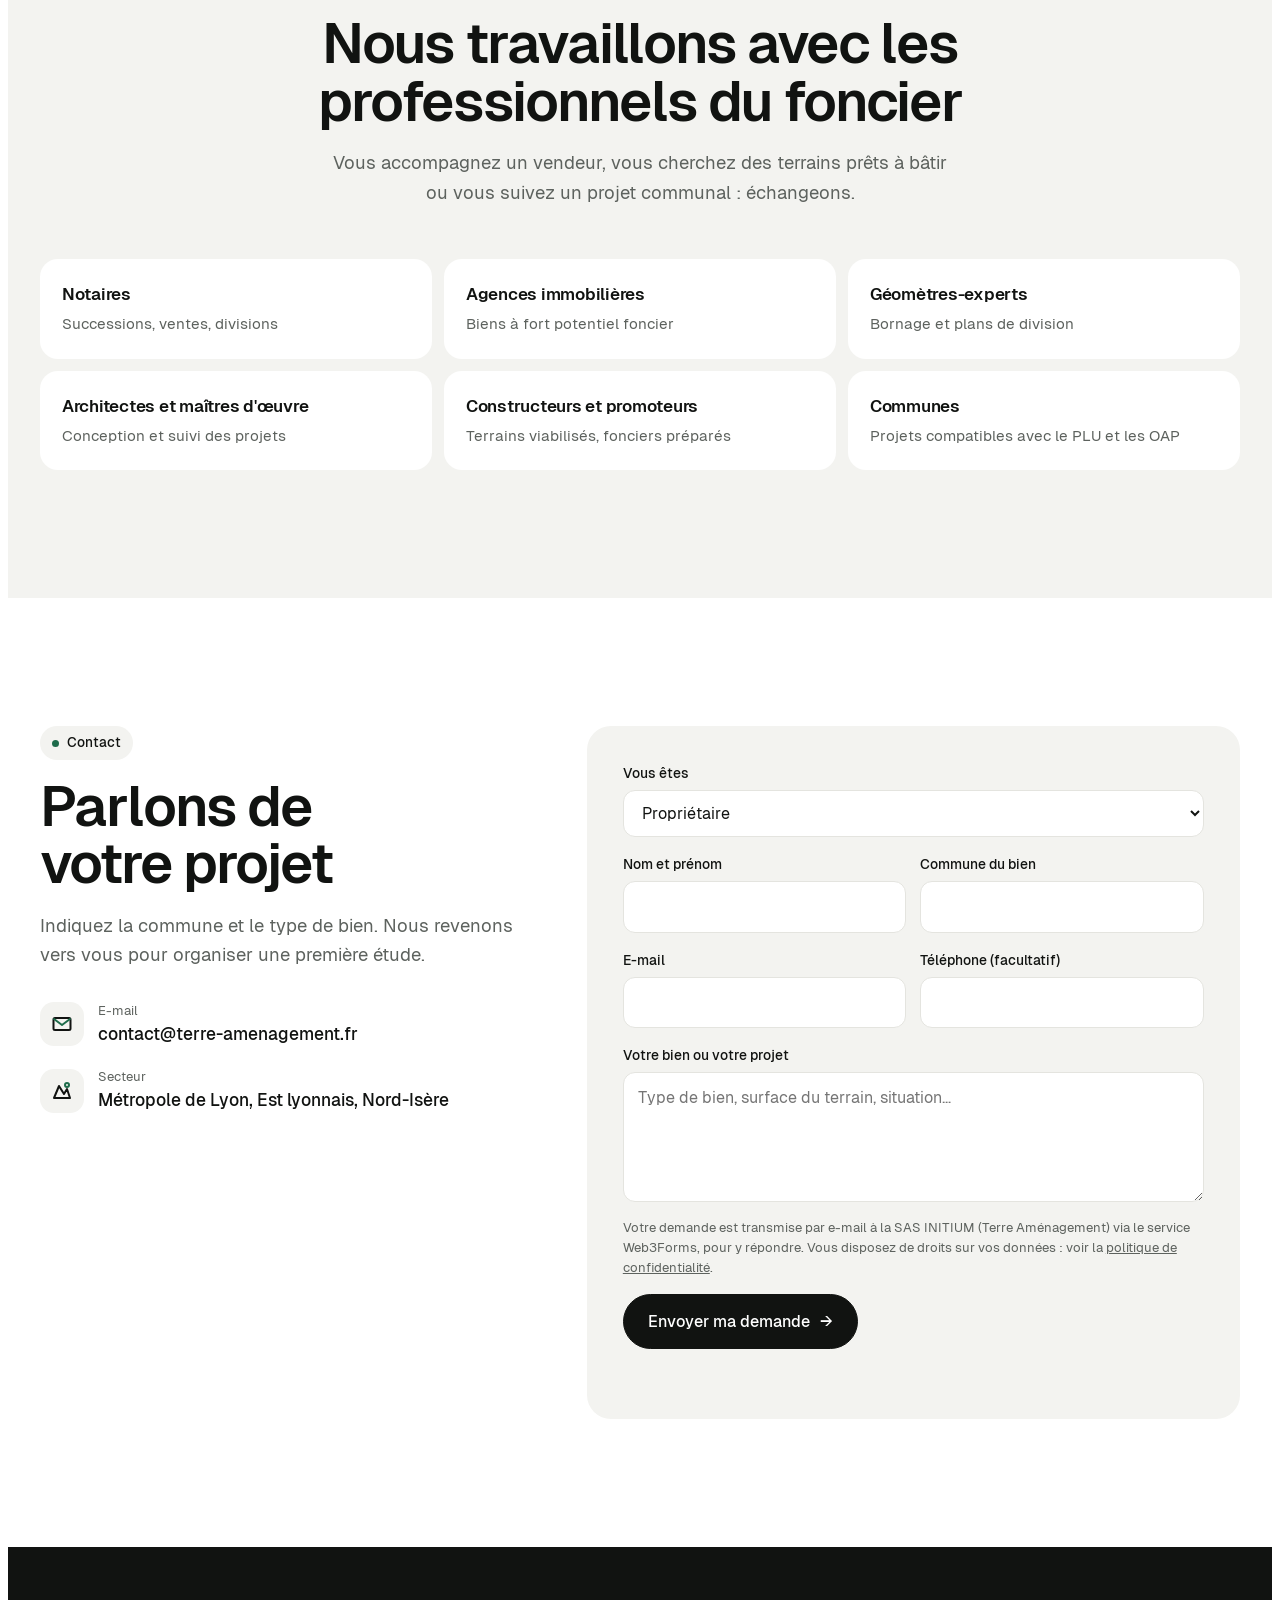
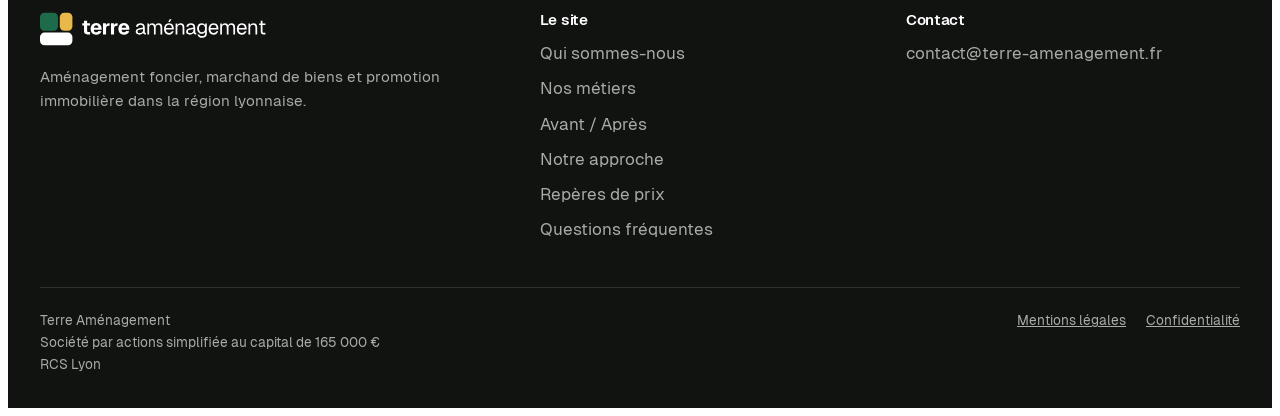
==== commit 0bc2de7d: "Revise legal note and add bot check input Updated legal note regarding data transmission and privacy" ====
--- a/site/index.html
+++ b/site/index.html
@@ -20,7 +20,7 @@
 <meta property="og:url" content="https://www.terre-amenagement.fr/">
 <link rel="canonical" href="https://www.terre-amenagement.fr/">
 <script type="application/ld+json">
-{"@context":"https://schema.org","@type":"RealEstateAgent","name":"Terre Aménagement","legalName":"SAS INITIUM","url":"https://www.terre-amenagement.fr/","logo":"https://www.terre-amenagement.fr/icon-512.png","image":"https://www.terre-amenagement.fr/og-image.png","email":"contact@terre-amenagement.fr","description":"Aménagement foncier, marchand de biens et promotion immobilière dans la région lyonnaise.","address":{"@type":"PostalAddress","streetAddress":"12 rue de la Part-Dieu","postalCode":"69003","addressLocality":"Lyon","addressCountry":"FR"},"areaServed":["Métropole de Lyon","Est lyonnais","Nord-Isère"],"vatID":"FR48892421546","taxID":"892421546"}
+{"@context":"https://schema.org","@type":"RealEstateAgent","name":"Terre Aménagement","legalName":"SAS INITIUM","url":"https://www.terre-amenagement.fr/","logo":"https://www.terre-amenagement.fr/icon-512.png","image":"https://www.terre-amenagement.fr/og-image.png","email":"contact@terre-amenagement.fr","description":"Aménagement foncier, marchand de biens et promotion immobilière dans la région lyonnaise.","areaServed":["Métropole de Lyon","Est lyonnais","Nord-Isère"],"vatID":"FR48892421546","taxID":"892421546"}
 </script>
 <link rel="stylesheet" href="styles.css">
 </head>
@@ -98,6 +98,8 @@
             <button class="btn" type="submit">Envoyer ma demande <span class="arrow">→</span></button>
             <button class="link-back" type="button" id="q-back">← Modifier</button>
           </div>
+          <p class="quick-note">Demande transmise par e-mail via Web3Forms · <a href="mentions-legales.html#donnees">Vos données</a></p>
+          <input type="checkbox" name="botcheck" class="hp" tabindex="-1" autocomplete="off" aria-hidden="true">
           <p class="quick-err" id="q-err" role="alert"></p>
           <div class="mail-fallback" id="q-fallback" hidden></div>
         </form>
@@ -640,7 +642,8 @@
             <label for="message">Votre bien ou votre projet</label>
             <textarea id="message" name="message" placeholder="Type de bien, surface du terrain, situation…"></textarea>
           </div>
-          <p class="legal-note">Le bouton ouvre votre messagerie avec votre demande pré-remplie. Les informations transmises sont utilisées par la SAS INITIUM (Terre Aménagement) pour répondre à votre demande. Vous disposez de droits sur vos données : voir la <a href="mentions-legales.html#donnees">politique de confidentialité</a>.</p>
+          <p class="legal-note">Votre demande est transmise par e-mail à la SAS INITIUM (Terre Aménagement) via le service Web3Forms, pour y répondre. Vous disposez de droits sur vos données : voir la <a href="mentions-legales.html#donnees">politique de confidentialité</a>.</p>
+          <input type="checkbox" name="botcheck" class="hp" tabindex="-1" autocomplete="off" aria-hidden="true">
           <button class="btn" type="submit">Envoyer ma demande <span class="arrow">→</span></button>
           <p class="form-status" id="form-status" role="status" aria-live="polite"></p>
           <div class="mail-fallback" id="c-fallback" hidden></div>
--- a/site/styles.css
+++ b/site/styles.css
@@ -458,10 +458,13 @@
 .quick-actions .btn { background: var(--ink); border-color: var(--ink); }
 .link-back { font: inherit; font-size: 0.92rem; color: #cfe7da; background: none; border: 0; cursor: pointer; padding: 6px 0; }
 .link-back:hover { color: var(--white); }
+.quick-note { font-size: 0.78rem; color: #cfe7da; }
+.quick-note a { color: inherit; }
 .quick-err { color: var(--gold); font-weight: 500; font-size: 0.92rem; min-height: 0; }
 .quick-err:empty { display: none; }
 .mail-fallback { display: grid; gap: 12px; background: var(--white); color: var(--ink); border-radius: 16px; padding: 16px; font-size: 0.92rem; }
 .mail-fallback[hidden] { display: none; }
+.hp { position: absolute; left: -9999px; width: 1px; height: 1px; opacity: 0; }
 .mail-fallback textarea { font: inherit; font-family: var(--f-mono); font-size: 0.82rem; width: 100%; border: 1.5px solid var(--line); border-radius: 10px; padding: 10px; resize: vertical; color: var(--ink); background: var(--tile); }
 .mf-actions { display: flex; flex-wrap: wrap; gap: 8px; }
 .mf-actions .btn { padding: 10px 16px; font-size: 0.9rem; }
